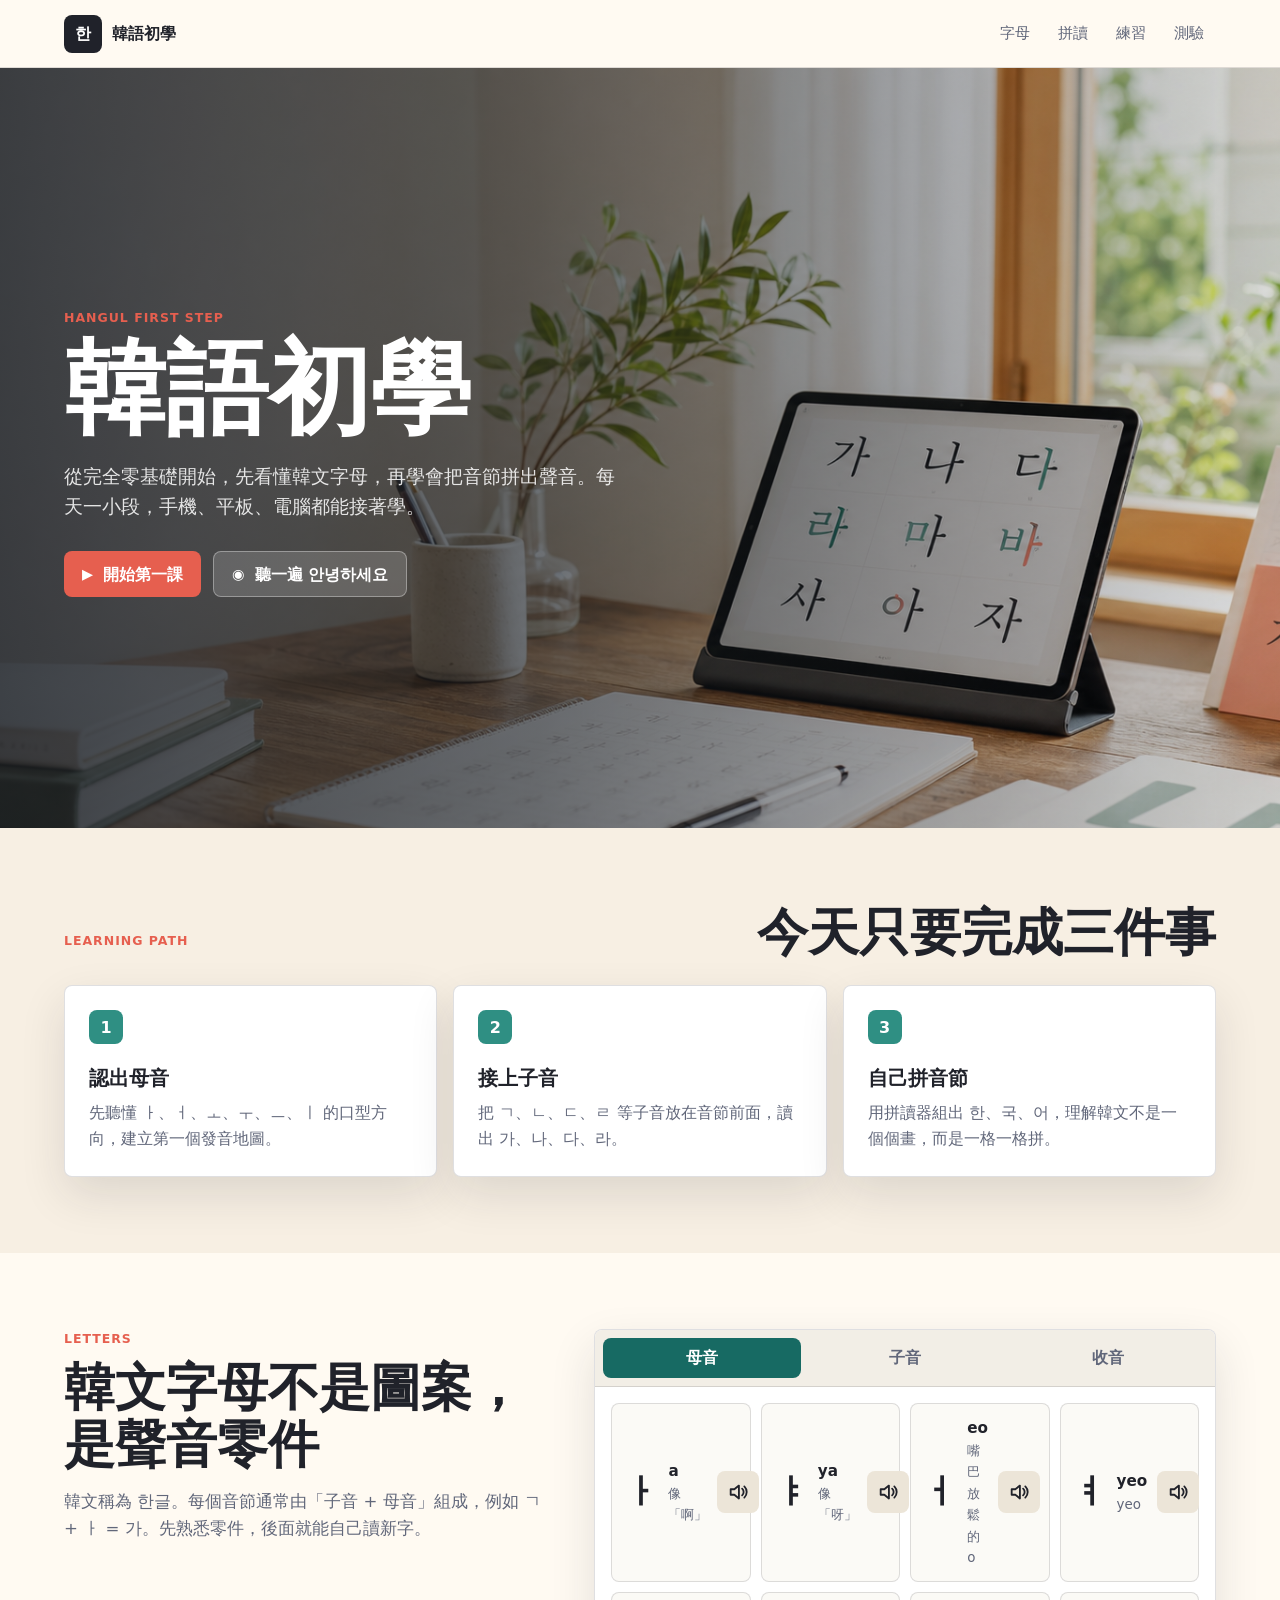
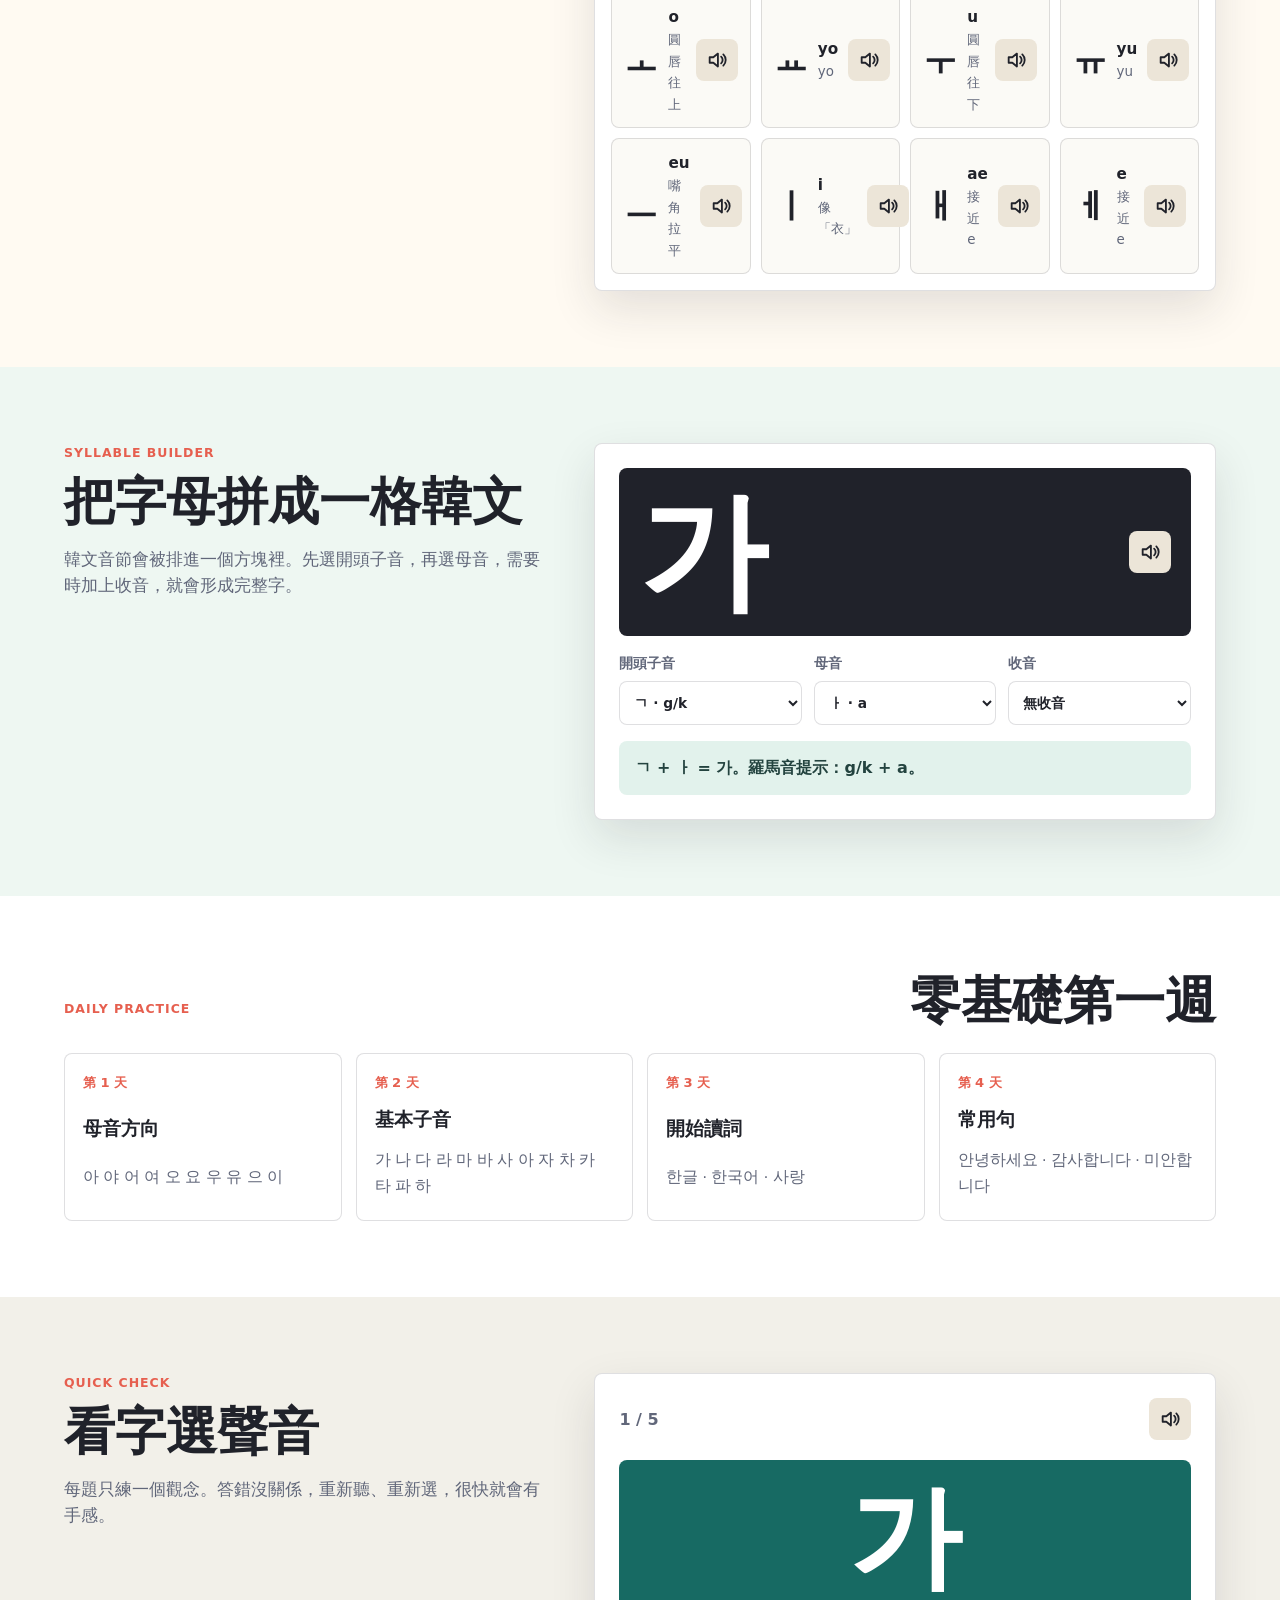
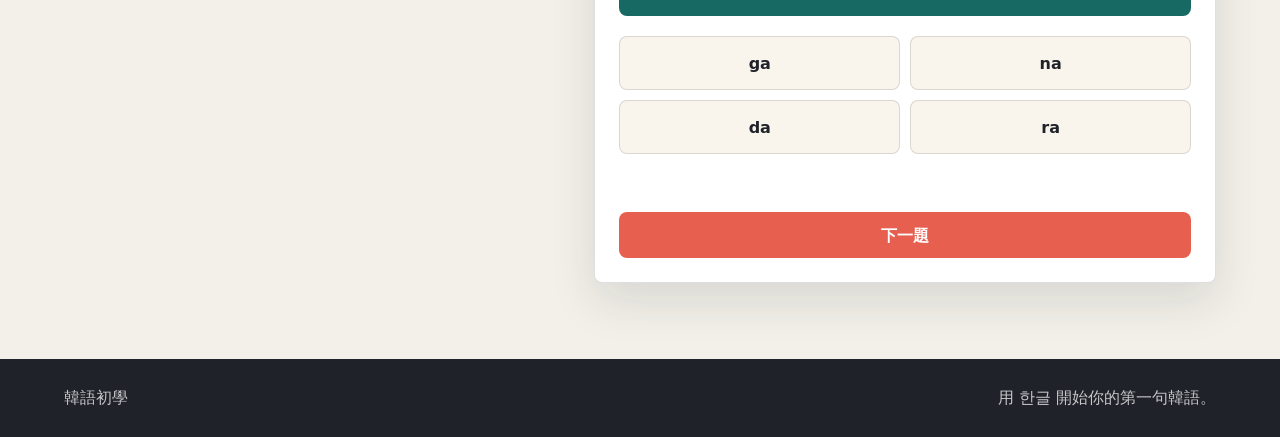
==== learning.html @ 621aaabd "Add files via upload" ====
<!doctype html>
<html lang="zh-Hant">
  <head>
    <meta charset="utf-8" />
    <meta name="viewport" content="width=device-width, initial-scale=1" />
    <meta
      name="description"
      content="零基礎韓語自學網頁：從韓文字母、發音、拼字到小測驗，適合完全沒學過韓語的人。"
    />
    <title>韓語初學 | 從看懂韓文字開始</title>
    <link rel="stylesheet" href="styles.css" />
  </head>
  <body>
    <header class="topbar" aria-label="主要導覽">
      <a class="brand" href="#start">
        <span class="brand-mark">한</span>
        <span>韓語初學</span>
      </a>
      <nav class="nav-links">
        <a href="#letters">字母</a>
        <a href="#builder">拼讀</a>
        <a href="#practice">練習</a>
        <a href="#quiz">測驗</a>
      </nav>
    </header>

    <main>
      <section id="start" class="hero">
        <div class="hero-copy">
          <p class="eyebrow">Hangul First Step</p>
          <h1>韓語初學</h1>
          <p>
            從完全零基礎開始，先看懂韓文字母，再學會把音節拼出聲音。每天一小段，手機、平板、電腦都能接著學。
          </p>
          <div class="hero-actions" aria-label="開始學習">
            <a class="button primary" href="#letters">
              <span class="button-icon" aria-hidden="true">▶</span>
              開始第一課
            </a>
            <button class="button ghost" id="playWelcome" type="button">
              <span class="button-icon" aria-hidden="true">◉</span>
              聽一遍 안녕하세요
            </button>
          </div>
        </div>
      </section>

      <section class="route-section" aria-labelledby="route-title">
        <div class="section-inner">
          <div class="section-heading compact">
            <p class="eyebrow">Learning Path</p>
            <h2 id="route-title">今天只要完成三件事</h2>
          </div>
          <div class="route-grid">
            <article class="route-card">
              <span class="route-number">1</span>
              <h3>認出母音</h3>
              <p>先聽懂 ㅏ、ㅓ、ㅗ、ㅜ、ㅡ、ㅣ 的口型方向，建立第一個發音地圖。</p>
            </article>
            <article class="route-card">
              <span class="route-number">2</span>
              <h3>接上子音</h3>
              <p>把 ㄱ、ㄴ、ㄷ、ㄹ 等子音放在音節前面，讀出 가、나、다、라。</p>
            </article>
            <article class="route-card">
              <span class="route-number">3</span>
              <h3>自己拼音節</h3>
              <p>用拼讀器組出 한、국、어，理解韓文不是一個個畫，而是一格一格拼。</p>
            </article>
          </div>
        </div>
      </section>

      <section id="letters" class="learning-section" aria-labelledby="letters-title">
        <div class="section-inner two-column">
          <div class="section-heading">
            <p class="eyebrow">Letters</p>
            <h2 id="letters-title">韓文字母不是圖案，是聲音零件</h2>
            <p>
              韓文稱為 한글。每個音節通常由「子音 + 母音」組成，例如 ㄱ + ㅏ = 가。先熟悉零件，後面就能自己讀新字。
            </p>
          </div>
          <div class="letter-tools">
            <div class="segmented-control" aria-label="字母分類">
              <button class="segment active" type="button" data-letter-tab="vowels">母音</button>
              <button class="segment" type="button" data-letter-tab="consonants">子音</button>
              <button class="segment" type="button" data-letter-tab="finals">收音</button>
            </div>
            <div class="letter-grid" id="letterGrid" aria-live="polite"></div>
          </div>
        </div>
      </section>

      <section id="builder" class="builder-section" aria-labelledby="builder-title">
        <div class="section-inner builder-layout">
          <div class="section-heading">
            <p class="eyebrow">Syllable Builder</p>
            <h2 id="builder-title">把字母拼成一格韓文</h2>
            <p>
              韓文音節會被排進一個方塊裡。先選開頭子音，再選母音，需要時加上收音，就會形成完整字。
            </p>
          </div>

          <div class="builder-panel" aria-label="韓文音節拼讀器">
            <div class="syllable-display">
              <span id="builtSyllable">가</span>
              <button class="icon-button" id="speakBuilt" type="button" aria-label="播放目前音節">
                <svg viewBox="0 0 24 24" aria-hidden="true">
                  <path d="M4 9v6h4l5 4V5L8 9H4zm12.5-.7a5 5 0 0 1 0 7.4m2.4-9.8a8.5 8.5 0 0 1 0 12.2" />
                </svg>
              </button>
            </div>

            <div class="builder-controls">
              <label>
                <span>開頭子音</span>
                <select id="initialSelect"></select>
              </label>
              <label>
                <span>母音</span>
                <select id="vowelSelect"></select>
              </label>
              <label>
                <span>收音</span>
                <select id="finalSelect"></select>
              </label>
            </div>

            <div class="pronunciation-note" id="builderNote"></div>
          </div>
        </div>
      </section>

      <section id="practice" class="practice-section" aria-labelledby="practice-title">
        <div class="section-inner">
          <div class="section-heading compact">
            <p class="eyebrow">Daily Practice</p>
            <h2 id="practice-title">零基礎第一週</h2>
          </div>
          <div class="practice-list">
            <button class="practice-item" type="button" data-say="아 야 어 여 오 요 우 유 으 이">
              <span>第 1 天</span>
              <strong>母音方向</strong>
              <small>아 야 어 여 오 요 우 유 으 이</small>
            </button>
            <button class="practice-item" type="button" data-say="가 나 다 라 마 바 사 아 자 차 카 타 파 하">
              <span>第 2 天</span>
              <strong>基本子音</strong>
              <small>가 나 다 라 마 바 사 아 자 차 카 타 파 하</small>
            </button>
            <button class="practice-item" type="button" data-say="한 글 한 국 어 사 랑">
              <span>第 3 天</span>
              <strong>開始讀詞</strong>
              <small>한글 · 한국어 · 사랑</small>
            </button>
            <button class="practice-item" type="button" data-say="안녕하세요 감사합니다 미안합니다">
              <span>第 4 天</span>
              <strong>常用句</strong>
              <small>안녕하세요 · 감사합니다 · 미안합니다</small>
            </button>
          </div>
        </div>
      </section>

      <section id="quiz" class="quiz-section" aria-labelledby="quiz-title">
        <div class="section-inner quiz-layout">
          <div class="section-heading">
            <p class="eyebrow">Quick Check</p>
            <h2 id="quiz-title">看字選聲音</h2>
            <p>每題只練一個觀念。答錯沒關係，重新聽、重新選，很快就會有手感。</p>
          </div>
          <div class="quiz-panel">
            <div class="quiz-topline">
              <span id="quizProgress">1 / 5</span>
              <button class="icon-button" id="speakQuiz" type="button" aria-label="播放題目">
                <svg viewBox="0 0 24 24" aria-hidden="true">
                  <path d="M4 9v6h4l5 4V5L8 9H4zm12.5-.7a5 5 0 0 1 0 7.4m2.4-9.8a8.5 8.5 0 0 1 0 12.2" />
                </svg>
              </button>
            </div>
            <div class="quiz-prompt" id="quizPrompt">가</div>
            <div class="quiz-options" id="quizOptions"></div>
            <p class="quiz-feedback" id="quizFeedback" aria-live="polite"></p>
            <button class="button primary full" id="nextQuiz" type="button">下一題</button>
          </div>
        </div>
      </section>
    </main>

    <footer class="footer">
      <span>韓語初學</span>
      <span>用 한글 開始你的第一句韓語。</span>
    </footer>

    <script src="script.js"></script>
  </body>
</html>
---- styles.css ----
:root {
  --ink: #20222a;
  --muted: #61677a;
  --paper: #fffaf2;
  --surface: #ffffff;
  --jade: #2f8f83;
  --jade-dark: #176a63;
  --coral: #e65f4f;
  --gold: #c99834;
  --blue: #315d8f;
  --line: rgba(32, 34, 42, 0.14);
  --shadow: 0 18px 46px rgba(32, 34, 42, 0.12);
}

* {
  box-sizing: border-box;
}

html {
  scroll-behavior: smooth;
}

body {
  margin: 0;
  color: var(--ink);
  background: var(--paper);
  font-family: "Noto Sans TC", "Microsoft JhengHei", "PingFang TC", system-ui, sans-serif;
  line-height: 1.6;
}

button,
select {
  font: inherit;
}

a {
  color: inherit;
  text-decoration: none;
}

.topbar {
  position: sticky;
  top: 0;
  z-index: 10;
  display: flex;
  align-items: center;
  justify-content: space-between;
  min-height: 68px;
  padding: 0 5vw;
  background: rgba(255, 250, 242, 0.9);
  border-bottom: 1px solid var(--line);
  backdrop-filter: blur(16px);
}

.brand {
  display: inline-flex;
  align-items: center;
  gap: 10px;
  font-weight: 800;
}

.brand-mark {
  display: grid;
  place-items: center;
  width: 38px;
  height: 38px;
  color: #fff;
  background: var(--ink);
  border-radius: 8px;
  font-family: "Malgun Gothic", "Noto Sans KR", sans-serif;
}

.nav-links {
  display: flex;
  gap: 4px;
}

.nav-links a {
  padding: 9px 12px;
  border-radius: 8px;
  color: var(--muted);
  font-size: 0.95rem;
}

.nav-links a:hover {
  color: var(--ink);
  background: rgba(47, 143, 131, 0.1);
}

.hero {
  display: grid;
  align-items: center;
  min-height: calc(100vh - 68px);
  padding: 8vh 5vw 15vh;
  color: #fff;
  background:
    linear-gradient(90deg, rgba(20, 25, 31, 0.82) 0%, rgba(20, 25, 31, 0.62) 42%, rgba(20, 25, 31, 0.14) 100%),
    url("assets/hangul-study-hero.png") center / cover no-repeat;
}

.hero-copy {
  width: min(620px, 100%);
}

.eyebrow {
  margin: 0 0 10px;
  color: var(--coral);
  font-size: 0.78rem;
  font-weight: 900;
  letter-spacing: 0.08em;
  text-transform: uppercase;
}

.hero h1 {
  margin: 0;
  font-size: clamp(3rem, 8vw, 6.4rem);
  line-height: 1;
  letter-spacing: 0;
}

.hero p:not(.eyebrow) {
  width: min(560px, 100%);
  margin: 22px 0 0;
  color: rgba(255, 255, 255, 0.86);
  font-size: 1.16rem;
}

.hero-actions {
  display: flex;
  flex-wrap: wrap;
  gap: 12px;
  margin-top: 30px;
}

.button,
.icon-button,
.segment,
.practice-item,
.quiz-options button {
  border: 0;
  cursor: pointer;
}

.button {
  display: inline-flex;
  align-items: center;
  justify-content: center;
  gap: 10px;
  min-height: 46px;
  padding: 0 18px;
  border-radius: 8px;
  font-weight: 800;
}

.button.primary {
  color: #fff;
  background: var(--coral);
}

.button.ghost {
  color: #fff;
  background: rgba(255, 255, 255, 0.16);
  border: 1px solid rgba(255, 255, 255, 0.34);
}

.button.full {
  width: 100%;
}

.button-icon {
  font-size: 0.9rem;
}

.section-inner {
  width: min(1180px, 90vw);
  margin: 0 auto;
}

.route-section,
.learning-section,
.builder-section,
.practice-section,
.quiz-section {
  padding: 76px 0;
}

.route-section {
  margin-top: -72px;
  background: #f7efe3;
}

.learning-section {
  background: #fffaf2;
}

.builder-section {
  background: #eef7f2;
}

.practice-section {
  background: #ffffff;
}

.quiz-section {
  background: #f2f0e9;
}

.section-heading h2 {
  margin: 0;
  font-size: clamp(2rem, 4vw, 3.3rem);
  line-height: 1.12;
  letter-spacing: 0;
}

.section-heading p:not(.eyebrow) {
  max-width: 620px;
  margin: 16px 0 0;
  color: var(--muted);
  font-size: 1.04rem;
}

.section-heading.compact {
  display: flex;
  align-items: end;
  justify-content: space-between;
  gap: 24px;
  margin-bottom: 24px;
}

.two-column,
.builder-layout,
.quiz-layout {
  display: grid;
  grid-template-columns: minmax(280px, 0.88fr) minmax(320px, 1.12fr);
  gap: 42px;
  align-items: start;
}

.route-grid {
  display: grid;
  grid-template-columns: repeat(3, 1fr);
  gap: 16px;
}

.route-card,
.letter-tools,
.builder-panel,
.quiz-panel {
  background: var(--surface);
  border: 1px solid var(--line);
  border-radius: 8px;
  box-shadow: var(--shadow);
}

.route-card {
  padding: 24px;
}

.route-number {
  display: grid;
  place-items: center;
  width: 34px;
  height: 34px;
  color: #fff;
  background: var(--jade);
  border-radius: 8px;
  font-weight: 900;
}

.route-card h3 {
  margin: 18px 0 6px;
  font-size: 1.25rem;
}

.route-card p {
  margin: 0;
  color: var(--muted);
}

.letter-tools {
  overflow: hidden;
}

.segmented-control {
  display: grid;
  grid-template-columns: repeat(3, 1fr);
  padding: 8px;
  gap: 6px;
  background: #f2eee6;
  border-bottom: 1px solid var(--line);
}

.segment {
  min-height: 40px;
  color: var(--muted);
  background: transparent;
  border-radius: 8px;
  font-weight: 800;
}

.segment.active {
  color: #fff;
  background: var(--jade-dark);
}

.letter-grid {
  display: grid;
  grid-template-columns: repeat(auto-fit, minmax(132px, 1fr));
  gap: 10px;
  padding: 16px;
}

.letter-card {
  display: grid;
  grid-template-columns: auto 1fr auto;
  gap: 10px;
  align-items: center;
  min-height: 88px;
  padding: 12px;
  background: #fbfaf6;
  border: 1px solid var(--line);
  border-radius: 8px;
}

.letter-symbol {
  font-family: "Malgun Gothic", "Noto Sans KR", sans-serif;
  font-size: 2.1rem;
  font-weight: 800;
  line-height: 1;
}

.letter-meta strong,
.letter-meta span {
  display: block;
}

.letter-meta strong {
  font-size: 0.95rem;
}

.letter-meta span {
  color: var(--muted);
  font-size: 0.84rem;
}

.icon-button {
  display: inline-grid;
  place-items: center;
  flex: 0 0 auto;
  width: 42px;
  height: 42px;
  color: var(--ink);
  background: #ece5d8;
  border-radius: 8px;
}

.icon-button:hover {
  color: #fff;
  background: var(--blue);
}

.icon-button svg {
  width: 22px;
  height: 22px;
  fill: none;
  stroke: currentColor;
  stroke-width: 2;
  stroke-linecap: round;
  stroke-linejoin: round;
}

.builder-panel {
  padding: 24px;
}

.syllable-display {
  display: flex;
  align-items: center;
  justify-content: space-between;
  gap: 20px;
  min-height: 150px;
  padding: 20px;
  color: #fff;
  background: var(--ink);
  border-radius: 8px;
}

.syllable-display span {
  font-family: "Malgun Gothic", "Noto Sans KR", sans-serif;
  font-size: clamp(5rem, 16vw, 8rem);
  font-weight: 900;
  line-height: 1;
}

.builder-controls {
  display: grid;
  grid-template-columns: repeat(3, 1fr);
  gap: 12px;
  margin-top: 16px;
}

.builder-controls label {
  display: grid;
  gap: 7px;
  color: var(--muted);
  font-size: 0.86rem;
  font-weight: 800;
}

.builder-controls select {
  width: 100%;
  min-height: 44px;
  padding: 0 10px;
  color: var(--ink);
  background: #fff;
  border: 1px solid var(--line);
  border-radius: 8px;
}

.pronunciation-note {
  margin-top: 16px;
  padding: 14px 16px;
  color: #23433f;
  background: #e2f2ec;
  border-radius: 8px;
  font-weight: 700;
}

.practice-list {
  display: grid;
  grid-template-columns: repeat(4, 1fr);
  gap: 14px;
}

.practice-item {
  display: grid;
  gap: 8px;
  min-height: 168px;
  padding: 18px;
  text-align: left;
  color: var(--ink);
  background: #fff;
  border: 1px solid var(--line);
  border-radius: 8px;
}

.practice-item:hover {
  border-color: rgba(230, 95, 79, 0.52);
  box-shadow: 0 12px 26px rgba(230, 95, 79, 0.12);
  transform: translateY(-1px);
}

.practice-item span {
  color: var(--coral);
  font-size: 0.82rem;
  font-weight: 900;
}

.practice-item strong {
  font-size: 1.16rem;
}

.practice-item small {
  color: var(--muted);
  font-family: "Malgun Gothic", "Noto Sans KR", sans-serif;
  font-size: 1rem;
}

.quiz-panel {
  padding: 24px;
}

.quiz-topline {
  display: flex;
  align-items: center;
  justify-content: space-between;
  color: var(--muted);
  font-weight: 900;
}

.quiz-prompt {
  margin: 20px 0;
  padding: 22px;
  text-align: center;
  color: #fff;
  background: var(--jade-dark);
  border-radius: 8px;
  font-family: "Malgun Gothic", "Noto Sans KR", sans-serif;
  font-size: clamp(4rem, 12vw, 7rem);
  font-weight: 900;
  line-height: 1;
}

.quiz-options {
  display: grid;
  grid-template-columns: repeat(2, 1fr);
  gap: 10px;
}

.quiz-options button {
  min-height: 54px;
  color: var(--ink);
  background: #f9f5ec;
  border: 1px solid var(--line);
  border-radius: 8px;
  font-weight: 900;
}

.quiz-options button.correct {
  color: #fff;
  background: var(--jade);
}

.quiz-options button.wrong {
  color: #fff;
  background: var(--coral);
}

.quiz-feedback {
  min-height: 30px;
  margin: 14px 0;
  color: var(--muted);
  font-weight: 800;
}

.footer {
  display: flex;
  justify-content: space-between;
  gap: 16px;
  padding: 26px 5vw;
  color: rgba(255, 255, 255, 0.74);
  background: var(--ink);
}

@media (max-width: 900px) {
  .topbar {
    align-items: start;
    flex-direction: column;
    gap: 10px;
    padding-top: 12px;
    padding-bottom: 12px;
  }

  .nav-links {
    width: 100%;
    overflow-x: auto;
  }

  .hero {
    min-height: 760px;
    padding-top: 12vh;
    background-position: 62% center;
  }

  .two-column,
  .builder-layout,
  .quiz-layout,
  .route-grid,
  .practice-list {
    grid-template-columns: 1fr;
  }

  .section-heading.compact {
    display: block;
  }

  .builder-controls {
    grid-template-columns: 1fr;
  }
}

@media (max-width: 560px) {
  .hero {
    min-height: 680px;
  }

  .hero-actions,
  .button {
    width: 100%;
  }

  .letter-grid,
  .quiz-options {
    grid-template-columns: 1fr;
  }

  .footer {
    flex-direction: column;
  }
}
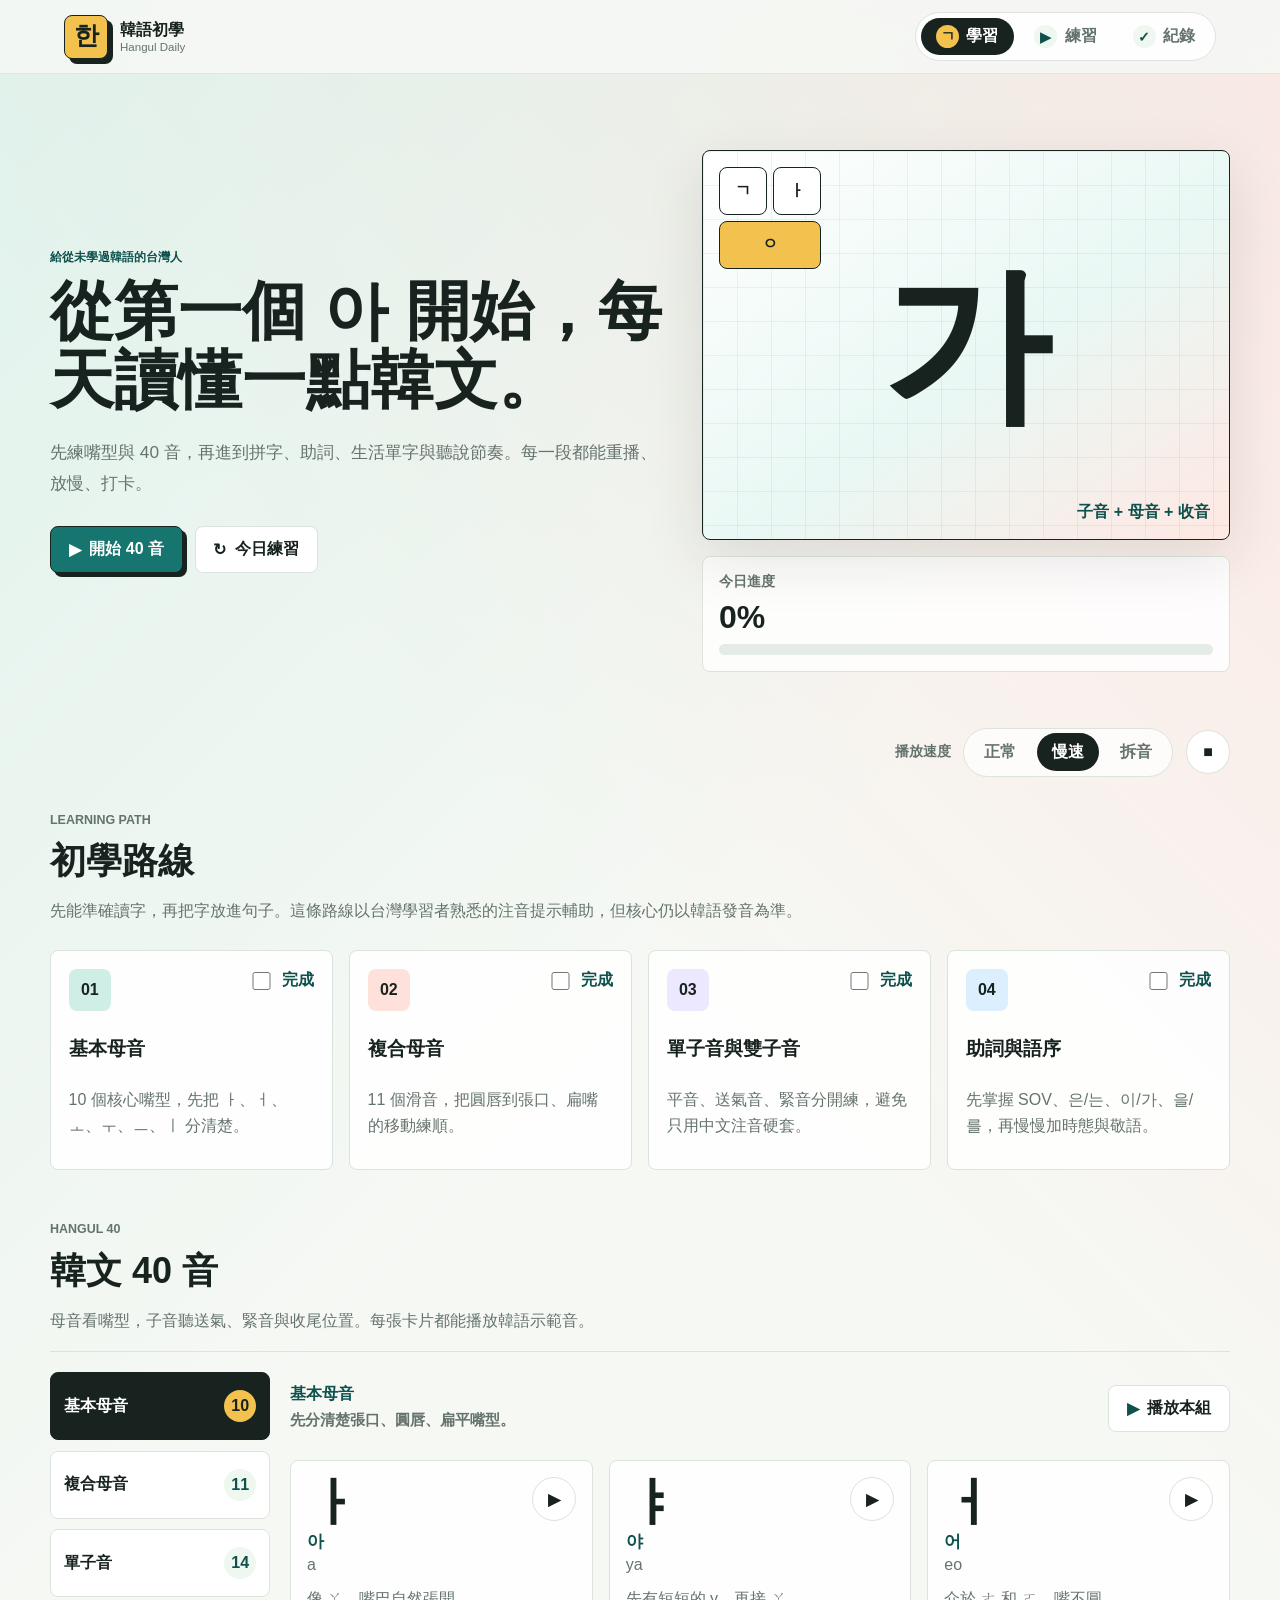
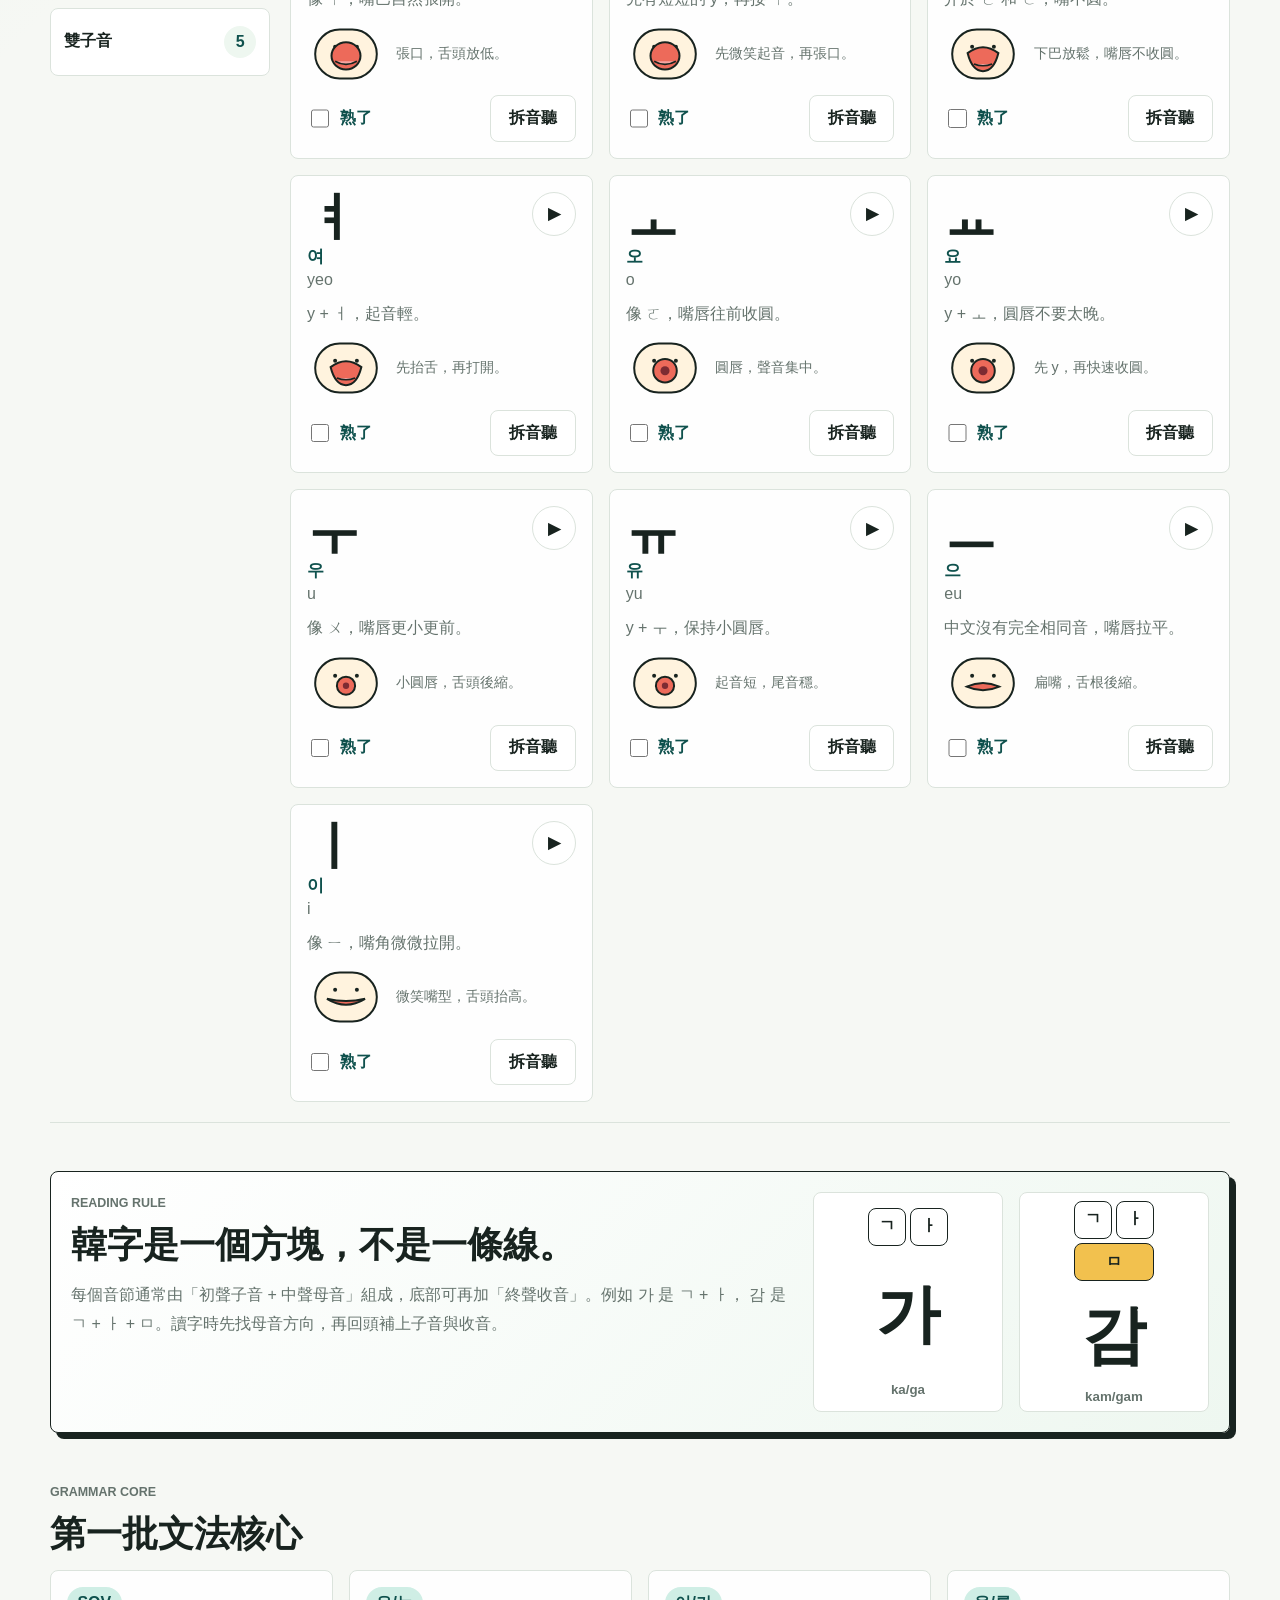
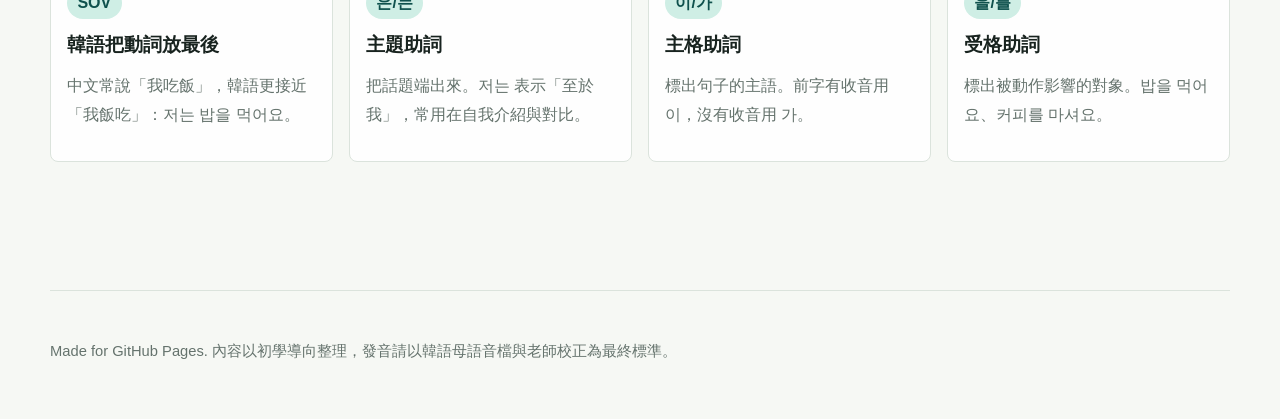
==== commit 62bb4610: "Update and rename index.html to learning.html" ====
--- a/learning.html
+++ b/learning.html
@@ -5,191 +5,335 @@
     <meta name="viewport" content="width=device-width, initial-scale=1" />
     <meta
       name="description"
-      content="零基礎韓語自學網頁：從韓文字母、發音、拼字到小測驗，適合完全沒學過韓語的人。"
+      content="從零開始的韓語自學網站，為Tiffany設計，包含韓文 40 音、拼字、發音、練習與學習紀錄。"
     />
-    <title>韓語初學 | 從看懂韓文字開始</title>
+    <title>韓語初學 | 從 40 音開始的自學網站</title>
     <link rel="stylesheet" href="styles.css" />
   </head>
   <body>
-    <header class="topbar" aria-label="主要導覽">
-      <a class="brand" href="#start">
-        <span class="brand-mark">한</span>
-        <span>韓語初學</span>
+    <header class="site-header">
+      <a class="brand" href="#learning" aria-label="回到學習頁">
+        <span class="brand-mark" aria-hidden="true">한</span>
+        <span>
+          <strong>韓語初學</strong>
+          <small>Hangul Daily</small>
+        </span>
       </a>
-      <nav class="nav-links">
-        <a href="#letters">字母</a>
-        <a href="#builder">拼讀</a>
-        <a href="#practice">練習</a>
-        <a href="#quiz">測驗</a>
+
+      <nav class="tab-nav" aria-label="主分頁">
+        <button class="tab-button is-active" type="button" data-tab="learning" aria-controls="learning">
+          <span aria-hidden="true">ㄱ</span>
+          學習
+        </button>
+        <button class="tab-button" type="button" data-tab="practice" aria-controls="practice">
+          <span aria-hidden="true">▶</span>
+          練習
+        </button>
+        <button class="tab-button" type="button" data-tab="record" aria-controls="record">
+          <span aria-hidden="true">✓</span>
+          紀錄
+        </button>
       </nav>
     </header>
 
     <main>
-      <section id="start" class="hero">
+      <section class="hero-band" aria-labelledby="hero-title">
         <div class="hero-copy">
-          <p class="eyebrow">Hangul First Step</p>
-          <h1>韓語初學</h1>
-          <p>
-            從完全零基礎開始，先看懂韓文字母，再學會把音節拼出聲音。每天一小段，手機、平板、電腦都能接著學。
+          <p class="eyebrow">給從未學過韓語的台灣人</p>
+          <h1 id="hero-title">從第一個 아 開始，每天讀懂一點韓文。</h1>
+          <p class="hero-text">
+            先練嘴型與 40 音，再進到拼字、助詞、生活單字與聽說節奏。每一段都能重播、放慢、打卡。
           </p>
-          <div class="hero-actions" aria-label="開始學習">
-            <a class="button primary" href="#letters">
-              <span class="button-icon" aria-hidden="true">▶</span>
-              開始第一課
-            </a>
-            <button class="button ghost" id="playWelcome" type="button">
-              <span class="button-icon" aria-hidden="true">◉</span>
-              聽一遍 안녕하세요
+
+          <div class="hero-actions" aria-label="常用動作">
+            <button class="primary-action" type="button" data-jump="soundLab">
+              <span aria-hidden="true">▶</span>
+              開始 40 音
             </button>
-          </div>
-        </div>
-      </section>
-
-      <section class="route-section" aria-labelledby="route-title">
-        <div class="section-inner">
+            <button class="quiet-action" type="button" data-tab-target="practice">
+              <span aria-hidden="true">↻</span>
+              今日練習
+            </button>
+          </div>
+        </div>
+
+        <div class="hero-visual" aria-label="韓文方塊字示意">
+          <div class="syllable-stage">
+            <div class="block-grid" aria-hidden="true">
+              <span>ㄱ</span>
+              <span>ㅏ</span>
+              <span>ㅇ</span>
+            </div>
+            <strong id="heroSyllable">강</strong>
+            <p>子音 + 母音 + 收音</p>
+          </div>
+          <div class="daily-panel">
+            <span>今日進度</span>
+            <strong id="heroProgress">0%</strong>
+            <div class="progress-track" aria-hidden="true">
+              <span id="heroProgressBar"></span>
+            </div>
+          </div>
+        </div>
+      </section>
+
+      <section class="control-strip" aria-label="播放速度">
+        <span>播放速度</span>
+        <div class="speed-control" role="group" aria-label="韓語發音播放速度">
+          <button class="speed-button" type="button" data-rate="1">正常</button>
+          <button class="speed-button is-active" type="button" data-rate="0.72">慢速</button>
+          <button class="speed-button" type="button" data-rate="0.52">拆音</button>
+        </div>
+        <button class="icon-button" type="button" id="stopSpeech" title="停止播放" aria-label="停止播放">
+          ■
+        </button>
+      </section>
+
+      <section class="tab-panel is-active" id="learning" tabindex="0" aria-labelledby="learning-title">
+        <div class="section-heading">
+          <p class="eyebrow">Learning Path</p>
+          <h2 id="learning-title">初學路線</h2>
+          <p>先能準確讀字，再把字放進句子。這條路線以台灣學習者熟悉的注音提示輔助，但核心仍以韓語發音為準。</p>
+        </div>
+
+        <div class="path-grid" id="lessonPath"></div>
+
+        <section class="sound-lab" id="soundLab" aria-labelledby="sound-title">
           <div class="section-heading compact">
-            <p class="eyebrow">Learning Path</p>
-            <h2 id="route-title">今天只要完成三件事</h2>
-          </div>
-          <div class="route-grid">
-            <article class="route-card">
-              <span class="route-number">1</span>
-              <h3>認出母音</h3>
-              <p>先聽懂 ㅏ、ㅓ、ㅗ、ㅜ、ㅡ、ㅣ 的口型方向，建立第一個發音地圖。</p>
+            <p class="eyebrow">Hangul 40</p>
+            <h2 id="sound-title">韓文 40 音</h2>
+            <p>母音看嘴型，子音聽送氣、緊音與收尾位置。每張卡片都能播放韓語示範音。</p>
+          </div>
+
+          <div class="sound-layout">
+            <aside class="group-rail" aria-label="40 音分類">
+              <button class="group-button is-active" type="button" data-group="basicVowels">
+                <strong>基本母音</strong>
+                <span>10</span>
+              </button>
+              <button class="group-button" type="button" data-group="compoundVowels">
+                <strong>複合母音</strong>
+                <span>11</span>
+              </button>
+              <button class="group-button" type="button" data-group="singleConsonants">
+                <strong>單子音</strong>
+                <span>14</span>
+              </button>
+              <button class="group-button" type="button" data-group="doubleConsonants">
+                <strong>雙子音</strong>
+                <span>5</span>
+              </button>
+            </aside>
+
+            <div class="sound-board">
+              <div class="sound-toolbar">
+                <div>
+                  <span id="groupLabel">基本母音</span>
+                  <strong id="groupSummary">先分清楚張口、圓唇、扁平嘴型。</strong>
+                </div>
+                <button class="icon-text-button" type="button" id="playGroup">
+                  <span aria-hidden="true">▶</span>
+                  播放本組
+                </button>
+              </div>
+              <div class="sound-grid" id="soundGrid"></div>
+            </div>
+          </div>
+        </section>
+
+        <section class="rule-band" aria-labelledby="rules-title">
+          <div class="rule-copy">
+            <p class="eyebrow">Reading Rule</p>
+            <h2 id="rules-title">韓字是一個方塊，不是一條線。</h2>
+            <p>
+              每個音節通常由「初聲子音 + 中聲母音」組成，底部可再加「終聲收音」。例如 가 是 ㄱ + ㅏ，
+              감 是 ㄱ + ㅏ + ㅁ。讀字時先找母音方向，再回頭補上子音與收音。
+            </p>
+          </div>
+
+          <div class="stack-demo" aria-label="韓字堆疊示意">
+            <div>
+              <span>ㄱ</span>
+              <span>ㅏ</span>
+            </div>
+            <strong>가</strong>
+            <small>ka/ga</small>
+          </div>
+          <div class="stack-demo three" aria-label="含收音的韓字堆疊示意">
+            <div>
+              <span>ㄱ</span>
+              <span>ㅏ</span>
+              <span>ㅁ</span>
+            </div>
+            <strong>감</strong>
+            <small>kam/gam</small>
+          </div>
+        </section>
+
+        <section class="grammar-band" aria-labelledby="grammar-title">
+          <div class="section-heading compact">
+            <p class="eyebrow">Grammar Core</p>
+            <h2 id="grammar-title">第一批文法核心</h2>
+          </div>
+          <div class="grammar-grid">
+            <article>
+              <span>SOV</span>
+              <h3>韓語把動詞放最後</h3>
+              <p>中文常說「我吃飯」，韓語更接近「我飯吃」：저는 밥을 먹어요。</p>
             </article>
-            <article class="route-card">
-              <span class="route-number">2</span>
-              <h3>接上子音</h3>
-              <p>把 ㄱ、ㄴ、ㄷ、ㄹ 等子音放在音節前面，讀出 가、나、다、라。</p>
+            <article>
+              <span>은/는</span>
+              <h3>主題助詞</h3>
+              <p>把話題端出來。저는 表示「至於我」，常用在自我介紹與對比。</p>
             </article>
-            <article class="route-card">
-              <span class="route-number">3</span>
-              <h3>自己拼音節</h3>
-              <p>用拼讀器組出 한、국、어，理解韓文不是一個個畫，而是一格一格拼。</p>
+            <article>
+              <span>이/가</span>
+              <h3>主格助詞</h3>
+              <p>標出句子的主語。前字有收音用 이，沒有收音用 가。</p>
             </article>
-          </div>
-        </div>
-      </section>
-
-      <section id="letters" class="learning-section" aria-labelledby="letters-title">
-        <div class="section-inner two-column">
-          <div class="section-heading">
-            <p class="eyebrow">Letters</p>
-            <h2 id="letters-title">韓文字母不是圖案，是聲音零件</h2>
-            <p>
-              韓文稱為 한글。每個音節通常由「子音 + 母音」組成，例如 ㄱ + ㅏ = 가。先熟悉零件，後面就能自己讀新字。
-            </p>
-          </div>
-          <div class="letter-tools">
-            <div class="segmented-control" aria-label="字母分類">
-              <button class="segment active" type="button" data-letter-tab="vowels">母音</button>
-              <button class="segment" type="button" data-letter-tab="consonants">子音</button>
-              <button class="segment" type="button" data-letter-tab="finals">收音</button>
-            </div>
-            <div class="letter-grid" id="letterGrid" aria-live="polite"></div>
-          </div>
-        </div>
-      </section>
-
-      <section id="builder" class="builder-section" aria-labelledby="builder-title">
-        <div class="section-inner builder-layout">
-          <div class="section-heading">
-            <p class="eyebrow">Syllable Builder</p>
-            <h2 id="builder-title">把字母拼成一格韓文</h2>
-            <p>
-              韓文音節會被排進一個方塊裡。先選開頭子音，再選母音，需要時加上收音，就會形成完整字。
-            </p>
-          </div>
-
-          <div class="builder-panel" aria-label="韓文音節拼讀器">
-            <div class="syllable-display">
-              <span id="builtSyllable">가</span>
-              <button class="icon-button" id="speakBuilt" type="button" aria-label="播放目前音節">
-                <svg viewBox="0 0 24 24" aria-hidden="true">
-                  <path d="M4 9v6h4l5 4V5L8 9H4zm12.5-.7a5 5 0 0 1 0 7.4m2.4-9.8a8.5 8.5 0 0 1 0 12.2" />
-                </svg>
-              </button>
-            </div>
-
+            <article>
+              <span>을/를</span>
+              <h3>受格助詞</h3>
+              <p>標出被動作影響的對象。밥을 먹어요、커피를 마셔요。</p>
+            </article>
+          </div>
+        </section>
+      </section>
+
+      <section class="tab-panel" id="practice" tabindex="0" aria-labelledby="practice-title">
+        <div class="section-heading">
+          <p class="eyebrow">Practice Room</p>
+          <h2 id="practice-title">練習</h2>
+          <p>用聽辨、拼字和生活主題把 40 音變成可以使用的韓語。</p>
+        </div>
+
+        <div class="practice-grid">
+          <section class="quiz-panel" aria-labelledby="quiz-title">
+            <div class="panel-heading">
+              <p class="eyebrow">Listening</p>
+              <h3 id="quiz-title">聽辨小測</h3>
+            </div>
+            <div class="quiz-card">
+              <button class="round-play" type="button" id="playQuiz" aria-label="播放題目">▶</button>
+              <div>
+                <span class="quiz-chip" id="quizLevel">40 音</span>
+                <strong id="quizPrompt">聽音後選出正確的韓文字</strong>
+                <p id="quizHint">慢速播放會保留韓語節奏，但讓起音更清楚。</p>
+              </div>
+            </div>
+            <div class="answer-grid" id="answerGrid"></div>
+            <p class="result-line" id="quizResult" aria-live="polite"></p>
+            <button class="primary-action full" type="button" id="nextQuiz">
+              <span aria-hidden="true">↻</span>
+              下一題
+            </button>
+          </section>
+
+          <section class="builder-panel" aria-labelledby="builder-title">
+            <div class="panel-heading">
+              <p class="eyebrow">Syllable Builder</p>
+              <h3 id="builder-title">拼字實驗</h3>
+            </div>
+            <div class="builder-stage">
+              <strong id="builtSyllable">가</strong>
+              <button class="icon-button large" type="button" id="playBuilt" title="播放拼出的字" aria-label="播放拼出的字">
+                ▶
+              </button>
+            </div>
             <div class="builder-controls">
               <label>
-                <span>開頭子音</span>
+                初聲
                 <select id="initialSelect"></select>
               </label>
               <label>
-                <span>母音</span>
+                中聲
                 <select id="vowelSelect"></select>
               </label>
               <label>
-                <span>收音</span>
+                收音
                 <select id="finalSelect"></select>
               </label>
             </div>
-
-            <div class="pronunciation-note" id="builderNote"></div>
-          </div>
-        </div>
-      </section>
-
-      <section id="practice" class="practice-section" aria-labelledby="practice-title">
-        <div class="section-inner">
+            <p class="builder-note" id="builderNote">ㄱ + ㅏ = 가</p>
+          </section>
+        </div>
+
+        <section class="theme-practice" aria-labelledby="theme-title">
           <div class="section-heading compact">
-            <p class="eyebrow">Daily Practice</p>
-            <h2 id="practice-title">零基礎第一週</h2>
-          </div>
-          <div class="practice-list">
-            <button class="practice-item" type="button" data-say="아 야 어 여 오 요 우 유 으 이">
-              <span>第 1 天</span>
-              <strong>母音方向</strong>
-              <small>아 야 어 여 오 요 우 유 으 이</small>
+            <p class="eyebrow">Daily Words</p>
+            <h2 id="theme-title">生活主題單字</h2>
+          </div>
+          <div class="theme-tabs" id="themeTabs" role="group" aria-label="生活主題"></div>
+          <div class="word-grid" id="wordGrid"></div>
+        </section>
+      </section>
+
+      <section class="tab-panel" id="record" tabindex="0" aria-labelledby="record-title">
+        <div class="section-heading">
+          <p class="eyebrow">Record</p>
+          <h2 id="record-title">紀錄</h2>
+          <p>資料會存在這台裝置的瀏覽器裡，適合個人自學與 GitHub Pages 靜態網站。</p>
+        </div>
+
+        <div class="record-grid">
+          <section class="stat-panel" aria-label="學習統計">
+            <div class="stat">
+              <span>今日分鐘</span>
+              <strong id="todayMinutes">0</strong>
+            </div>
+            <div class="stat">
+              <span>熟悉音標</span>
+              <strong id="knownSounds">0/40</strong>
+            </div>
+            <div class="stat">
+              <span>連續打卡</span>
+              <strong id="streakDays">0</strong>
+            </div>
+          </section>
+
+          <section class="checkin-panel" aria-labelledby="checkin-title">
+            <div class="panel-heading">
+              <p class="eyebrow">Daily Check-in</p>
+              <h3 id="checkin-title">今日打卡</h3>
+            </div>
+            <div class="checklist" id="dailyChecklist"></div>
+            <button class="primary-action full" type="button" id="checkInButton">
+              <span aria-hidden="true">✓</span>
+              完成今日學習
             </button>
-            <button class="practice-item" type="button" data-say="가 나 다 라 마 바 사 아 자 차 카 타 파 하">
-              <span>第 2 天</span>
-              <strong>基本子音</strong>
-              <small>가 나 다 라 마 바 사 아 자 차 카 타 파 하</small>
-            </button>
-            <button class="practice-item" type="button" data-say="한 글 한 국 어 사 랑">
-              <span>第 3 天</span>
-              <strong>開始讀詞</strong>
-              <small>한글 · 한국어 · 사랑</small>
-            </button>
-            <button class="practice-item" type="button" data-say="안녕하세요 감사합니다 미안합니다">
-              <span>第 4 天</span>
-              <strong>常用句</strong>
-              <small>안녕하세요 · 감사합니다 · 미안합니다</small>
-            </button>
-          </div>
-        </div>
-      </section>
-
-      <section id="quiz" class="quiz-section" aria-labelledby="quiz-title">
-        <div class="section-inner quiz-layout">
-          <div class="section-heading">
-            <p class="eyebrow">Quick Check</p>
-            <h2 id="quiz-title">看字選聲音</h2>
-            <p>每題只練一個觀念。答錯沒關係，重新聽、重新選，很快就會有手感。</p>
-          </div>
-          <div class="quiz-panel">
-            <div class="quiz-topline">
-              <span id="quizProgress">1 / 5</span>
-              <button class="icon-button" id="speakQuiz" type="button" aria-label="播放題目">
-                <svg viewBox="0 0 24 24" aria-hidden="true">
-                  <path d="M4 9v6h4l5 4V5L8 9H4zm12.5-.7a5 5 0 0 1 0 7.4m2.4-9.8a8.5 8.5 0 0 1 0 12.2" />
-                </svg>
-              </button>
-            </div>
-            <div class="quiz-prompt" id="quizPrompt">가</div>
-            <div class="quiz-options" id="quizOptions"></div>
-            <p class="quiz-feedback" id="quizFeedback" aria-live="polite"></p>
-            <button class="button primary full" id="nextQuiz" type="button">下一題</button>
-          </div>
-        </div>
+          </section>
+
+          <section class="notes-panel" aria-labelledby="notes-title">
+            <div class="panel-heading">
+              <p class="eyebrow">Notes</p>
+              <h3 id="notes-title">我的筆記</h3>
+            </div>
+            <textarea id="studyNotes" rows="8" placeholder="例：ㅓ 和 ㅗ 要分清楚；밥을 먹어요 的動詞在最後。"></textarea>
+            <div class="note-actions">
+              <button class="quiet-action" type="button" id="exportProgress">
+                <span aria-hidden="true">↓</span>
+                匯出紀錄
+              </button>
+              <button class="danger-action" type="button" id="resetProgress">
+                <span aria-hidden="true">×</span>
+                清除紀錄
+              </button>
+            </div>
+          </section>
+        </div>
+
+        <section class="week-panel" aria-labelledby="week-title">
+          <div class="panel-heading">
+            <p class="eyebrow">This Week</p>
+            <h3 id="week-title">七日學習溫度</h3>
+          </div>
+          <div class="week-bars" id="weekBars"></div>
+        </section>
       </section>
     </main>
 
-    <footer class="footer">
-      <span>韓語初學</span>
-      <span>用 한글 開始你的第一句韓語。</span>
+    <footer class="site-footer">
+      <p>Made for GitHub Pages. 內容以初學導向整理，發音請以韓語母語音檔與老師校正為最終標準。</p>
     </footer>
 
     <script src="script.js"></script>
--- a/styles.css
+++ b/styles.css
@@ -1,15 +1,22 @@
 :root {
-  --ink: #20222a;
-  --muted: #61677a;
-  --paper: #fffaf2;
+  color-scheme: light;
+  --ink: #18231f;
+  --muted: #65736d;
+  --line: #dbe3dc;
+  --paper: #f6f8f4;
   --surface: #ffffff;
-  --jade: #2f8f83;
-  --jade-dark: #176a63;
-  --coral: #e65f4f;
-  --gold: #c99834;
-  --blue: #315d8f;
-  --line: rgba(32, 34, 42, 0.14);
-  --shadow: 0 18px 46px rgba(32, 34, 42, 0.12);
+  --surface-strong: #eef7f0;
+  --teal: #16766f;
+  --teal-dark: #0f514d;
+  --coral: #ed6a5a;
+  --coral-soft: #ffe1dc;
+  --gold: #f2c14e;
+  --mint: #cfeee5;
+  --lilac: #7d6bff;
+  --lilac-soft: #ece8ff;
+  --sky: #dcefff;
+  --shadow: 0 20px 60px rgba(24, 35, 31, 0.11);
+  --radius: 8px;
 }
 
 * {
@@ -22,569 +29,1207 @@
 
 body {
   margin: 0;
+  min-width: 320px;
   color: var(--ink);
-  background: var(--paper);
-  font-family: "Noto Sans TC", "Microsoft JhengHei", "PingFang TC", system-ui, sans-serif;
-  line-height: 1.6;
+  background:
+    linear-gradient(135deg, rgba(207, 238, 229, 0.58), rgba(255, 255, 255, 0) 34%),
+    linear-gradient(225deg, rgba(255, 225, 220, 0.72), rgba(255, 255, 255, 0) 32%),
+    var(--paper);
+  font-family:
+    "Noto Sans TC",
+    "Microsoft JhengHei",
+    "PingFang TC",
+    "Segoe UI",
+    sans-serif;
+  letter-spacing: 0;
 }
 
 button,
-select {
+select,
+textarea {
   font: inherit;
-}
-
-a {
-  color: inherit;
-  text-decoration: none;
-}
-
-.topbar {
+  letter-spacing: 0;
+}
+
+button {
+  cursor: pointer;
+}
+
+button:focus-visible,
+select:focus-visible,
+textarea:focus-visible,
+a:focus-visible {
+  outline: 3px solid rgba(22, 118, 111, 0.35);
+  outline-offset: 3px;
+}
+
+.site-header {
   position: sticky;
   top: 0;
-  z-index: 10;
+  z-index: 30;
   display: flex;
   align-items: center;
   justify-content: space-between;
-  min-height: 68px;
-  padding: 0 5vw;
-  background: rgba(255, 250, 242, 0.9);
-  border-bottom: 1px solid var(--line);
-  backdrop-filter: blur(16px);
+  gap: 1rem;
+  padding: 0.75rem 5vw;
+  border-bottom: 1px solid rgba(219, 227, 220, 0.82);
+  background: rgba(246, 248, 244, 0.9);
+  backdrop-filter: blur(18px);
 }
 
 .brand {
   display: inline-flex;
   align-items: center;
-  gap: 10px;
+  gap: 0.75rem;
+  color: var(--ink);
+  text-decoration: none;
+  white-space: nowrap;
+}
+
+.brand-mark {
+  display: grid;
+  width: 2.75rem;
+  height: 2.75rem;
+  place-items: center;
+  border: 1px solid var(--ink);
+  border-radius: var(--radius);
+  background: var(--gold);
+  box-shadow: 5px 5px 0 var(--ink);
+  font-size: 1.55rem;
+  font-weight: 900;
+  line-height: 1;
+}
+
+.brand strong,
+.brand small {
+  display: block;
+}
+
+.brand strong {
+  font-size: 1rem;
+}
+
+.brand small {
+  color: var(--muted);
+  font-size: 0.72rem;
+}
+
+.tab-nav,
+.speed-control,
+.theme-tabs {
+  display: inline-flex;
+  align-items: center;
+  gap: 0.35rem;
+  padding: 0.3rem;
+  border: 1px solid var(--line);
+  border-radius: 999px;
+  background: rgba(255, 255, 255, 0.78);
+}
+
+.tab-button,
+.speed-button,
+.theme-tabs button {
+  display: inline-flex;
+  align-items: center;
+  justify-content: center;
+  gap: 0.45rem;
+  min-height: 2.35rem;
+  padding: 0 0.95rem;
+  border: 0;
+  border-radius: 999px;
+  color: var(--muted);
+  background: transparent;
   font-weight: 800;
 }
 
-.brand-mark {
-  display: grid;
+.tab-button span {
+  display: grid;
+  width: 1.45rem;
+  height: 1.45rem;
   place-items: center;
-  width: 38px;
-  height: 38px;
-  color: #fff;
+  border-radius: 50%;
+  background: var(--surface-strong);
+  color: var(--teal-dark);
+  font-size: 0.85rem;
+}
+
+.tab-button.is-active,
+.speed-button.is-active,
+.theme-tabs button.is-active {
+  color: var(--surface);
   background: var(--ink);
-  border-radius: 8px;
-  font-family: "Malgun Gothic", "Noto Sans KR", sans-serif;
-}
-
-.nav-links {
+}
+
+.tab-button.is-active span {
+  background: var(--gold);
+  color: var(--ink);
+}
+
+main {
+  width: min(1180px, calc(100% - 2rem));
+  margin: 0 auto;
+}
+
+.hero-band {
+  display: grid;
+  grid-template-columns: minmax(0, 1.08fr) minmax(320px, 0.92fr);
+  gap: 2rem;
+  align-items: stretch;
+  min-height: 520px;
+  padding: 4.75rem 0 2.5rem;
+}
+
+.hero-copy {
   display: flex;
-  gap: 4px;
-}
-
-.nav-links a {
-  padding: 9px 12px;
-  border-radius: 8px;
+  flex-direction: column;
+  justify-content: center;
+}
+
+.eyebrow {
+  margin: 0 0 0.7rem;
+  color: var(--teal-dark);
+  font-size: 0.78rem;
+  font-weight: 900;
+  text-transform: uppercase;
+}
+
+h1,
+h2,
+h3,
+p {
+  overflow-wrap: anywhere;
+}
+
+h1,
+h2,
+h3 {
+  margin: 0;
+  line-height: 1.08;
+}
+
+h1 {
+  max-width: 11em;
+  font-size: 4rem;
+}
+
+h2 {
+  font-size: 2.25rem;
+}
+
+h3 {
+  font-size: 1.2rem;
+}
+
+.hero-text,
+.section-heading p,
+.rule-copy p,
+.grammar-grid p,
+.site-footer,
+.builder-note,
+.quiz-card p {
+  color: var(--muted);
+  line-height: 1.8;
+}
+
+.hero-text {
+  max-width: 42rem;
+  margin: 1.35rem 0 0;
+  font-size: 1.08rem;
+}
+
+.hero-actions,
+.note-actions {
+  display: flex;
+  flex-wrap: wrap;
+  gap: 0.75rem;
+  margin-top: 1.7rem;
+}
+
+.primary-action,
+.quiet-action,
+.danger-action,
+.icon-text-button {
+  display: inline-flex;
+  align-items: center;
+  justify-content: center;
+  gap: 0.55rem;
+  min-height: 2.9rem;
+  padding: 0 1.1rem;
+  border-radius: var(--radius);
+  font-weight: 900;
+}
+
+.primary-action {
+  border: 1px solid var(--ink);
+  color: var(--surface);
+  background: var(--teal);
+  box-shadow: 4px 4px 0 var(--ink);
+}
+
+.quiet-action,
+.icon-text-button {
+  border: 1px solid var(--line);
+  color: var(--ink);
+  background: var(--surface);
+}
+
+.danger-action {
+  border: 1px solid #f3b7ad;
+  color: #8f2d23;
+  background: #fff3f1;
+}
+
+.primary-action.full {
+  width: 100%;
+}
+
+.hero-visual {
+  position: relative;
+  display: grid;
+  align-content: center;
+  gap: 1rem;
+  min-height: 460px;
+}
+
+.syllable-stage {
+  position: relative;
+  display: grid;
+  min-height: 390px;
+  place-items: center;
+  overflow: hidden;
+  border: 1px solid var(--ink);
+  border-radius: var(--radius);
+  background:
+    linear-gradient(90deg, rgba(24, 35, 31, 0.06) 1px, transparent 1px),
+    linear-gradient(rgba(24, 35, 31, 0.06) 1px, transparent 1px),
+    linear-gradient(145deg, #ffffff, #e9f8f4 55%, #ffe8e3);
+  background-size: 34px 34px, 34px 34px, auto;
+  box-shadow: var(--shadow);
+}
+
+.syllable-stage strong {
+  display: block;
+  font-size: 10.5rem;
+  line-height: 0.9;
+}
+
+.syllable-stage p {
+  position: absolute;
+  right: 1.2rem;
+  bottom: 1rem;
+  margin: 0;
+  color: var(--teal-dark);
+  font-weight: 900;
+}
+
+.block-grid {
+  position: absolute;
+  left: 1rem;
+  top: 1rem;
+  display: grid;
+  grid-template-columns: repeat(2, 3rem);
+  grid-auto-rows: 3rem;
+  gap: 0.35rem;
+}
+
+.block-grid span {
+  display: grid;
+  place-items: center;
+  border: 1px solid var(--ink);
+  border-radius: var(--radius);
+  background: var(--surface);
+  font-weight: 900;
+}
+
+.block-grid span:last-child {
+  grid-column: 1 / span 2;
+  background: var(--gold);
+}
+
+.daily-panel {
+  display: grid;
+  gap: 0.5rem;
+  padding: 1rem;
+  border: 1px solid var(--line);
+  border-radius: var(--radius);
+  background: rgba(255, 255, 255, 0.85);
+}
+
+.daily-panel span,
+.control-strip span,
+.stat span {
+  color: var(--muted);
+  font-size: 0.85rem;
+  font-weight: 800;
+}
+
+.daily-panel strong {
+  font-size: 2rem;
+}
+
+.progress-track {
+  height: 0.65rem;
+  overflow: hidden;
+  border-radius: 999px;
+  background: #e5ebe6;
+}
+
+.progress-track span {
+  display: block;
+  width: 0;
+  height: 100%;
+  border-radius: inherit;
+  background: linear-gradient(90deg, var(--teal), var(--gold), var(--coral));
+  transition: width 0.35s ease;
+}
+
+.control-strip {
+  display: flex;
+  align-items: center;
+  justify-content: flex-end;
+  gap: 0.8rem;
+  padding: 1rem 0 2rem;
+}
+
+.icon-button {
+  display: inline-grid;
+  width: 2.75rem;
+  height: 2.75rem;
+  place-items: center;
+  border: 1px solid var(--line);
+  border-radius: 50%;
+  color: var(--ink);
+  background: var(--surface);
+  font-weight: 900;
+}
+
+.icon-button.large {
+  width: 3.5rem;
+  height: 3.5rem;
+  color: var(--surface);
+  background: var(--teal);
+}
+
+.tab-panel {
+  display: none;
+  padding-bottom: 3rem;
+}
+
+.tab-panel.is-active {
+  display: block;
+}
+
+.section-heading {
+  max-width: 760px;
+  margin: 0 0 1.5rem;
+}
+
+.section-heading.compact {
+  margin-bottom: 1rem;
+}
+
+.path-grid {
+  display: grid;
+  grid-template-columns: repeat(4, minmax(0, 1fr));
+  gap: 1rem;
+  margin-bottom: 3rem;
+}
+
+.lesson-card,
+.sound-card,
+.quiz-panel,
+.builder-panel,
+.checkin-panel,
+.notes-panel,
+.week-panel,
+.word-card,
+.grammar-grid article {
+  border: 1px solid var(--line);
+  border-radius: var(--radius);
+  background: rgba(255, 255, 255, 0.88);
+}
+
+.lesson-card {
+  display: grid;
+  min-height: 220px;
+  padding: 1.1rem;
+  gap: 1rem;
+}
+
+.lesson-top {
+  display: flex;
+  align-items: flex-start;
+  justify-content: space-between;
+  gap: 1rem;
+}
+
+.lesson-number {
+  display: grid;
+  width: 2.65rem;
+  height: 2.65rem;
+  place-items: center;
+  border-radius: var(--radius);
+  color: var(--ink);
+  background: var(--mint);
+  font-weight: 900;
+}
+
+.lesson-card:nth-child(2) .lesson-number,
+.word-card:nth-child(3n + 2) {
+  background: var(--coral-soft);
+}
+
+.lesson-card:nth-child(3) .lesson-number,
+.word-card:nth-child(3n + 3) {
+  background: var(--lilac-soft);
+}
+
+.lesson-card:nth-child(4) .lesson-number {
+  background: var(--sky);
+}
+
+.lesson-card p {
+  margin: 0;
+  color: var(--muted);
+  line-height: 1.65;
+}
+
+.lesson-card label {
+  display: inline-flex;
+  align-items: center;
+  gap: 0.55rem;
+  color: var(--teal-dark);
+  font-weight: 900;
+}
+
+.lesson-card input,
+.checklist input,
+.sound-card input {
+  width: 1.15rem;
+  height: 1.15rem;
+  accent-color: var(--teal);
+}
+
+.sound-lab {
+  margin-bottom: 3rem;
+}
+
+.sound-layout {
+  display: grid;
+  grid-template-columns: 220px minmax(0, 1fr);
+  gap: 1.25rem;
+  align-items: start;
+  border-top: 1px solid var(--line);
+  border-bottom: 1px solid var(--line);
+  padding: 1.25rem 0;
+}
+
+.group-rail {
+  display: grid;
+  gap: 0.65rem;
+  position: sticky;
+  top: 5.2rem;
+}
+
+.group-button {
+  display: flex;
+  align-items: center;
+  justify-content: space-between;
+  gap: 1rem;
+  min-height: 4.25rem;
+  padding: 0.8rem;
+  border: 1px solid var(--line);
+  border-radius: var(--radius);
+  color: var(--ink);
+  background: var(--surface);
+  text-align: left;
+}
+
+.group-button span {
+  display: grid;
+  width: 2rem;
+  height: 2rem;
+  place-items: center;
+  border-radius: 50%;
+  background: var(--surface-strong);
+  color: var(--teal-dark);
+  font-weight: 900;
+}
+
+.group-button.is-active {
+  border-color: var(--ink);
+  background: var(--ink);
+  color: var(--surface);
+}
+
+.group-button.is-active span {
+  background: var(--gold);
+  color: var(--ink);
+}
+
+.sound-toolbar {
+  display: flex;
+  align-items: center;
+  justify-content: space-between;
+  gap: 1rem;
+  margin-bottom: 1rem;
+  padding: 0.75rem 0;
+}
+
+.sound-toolbar span {
+  display: block;
+  color: var(--teal-dark);
+  font-weight: 900;
+}
+
+.sound-toolbar strong {
+  display: block;
+  margin-top: 0.25rem;
   color: var(--muted);
   font-size: 0.95rem;
-}
-
-.nav-links a:hover {
+  line-height: 1.5;
+}
+
+.sound-grid {
+  display: grid;
+  grid-template-columns: repeat(3, minmax(0, 1fr));
+  gap: 1rem;
+}
+
+.sound-card {
+  display: grid;
+  min-height: 250px;
+  padding: 1rem;
+  gap: 0.8rem;
+}
+
+.sound-main {
+  display: flex;
+  align-items: flex-start;
+  justify-content: space-between;
+  gap: 0.8rem;
+}
+
+.sound-symbol {
+  font-size: 3.3rem;
+  line-height: 1;
+  font-weight: 900;
+}
+
+.sound-meta {
+  display: grid;
+  gap: 0.2rem;
+}
+
+.sound-meta strong {
+  color: var(--teal-dark);
+  font-size: 1.05rem;
+}
+
+.sound-meta span,
+.sound-tip,
+.mouth-label,
+.word-card p,
+.result-line {
+  color: var(--muted);
+}
+
+.sound-tip {
+  margin: 0;
+  line-height: 1.55;
+}
+
+.mouth-row {
+  display: grid;
+  grid-template-columns: 78px minmax(0, 1fr);
+  gap: 0.7rem;
+  align-items: center;
+}
+
+.mouth-svg {
+  width: 78px;
+  height: 58px;
+  overflow: visible;
+}
+
+.mouth-svg .face {
+  fill: #fff3de;
+  stroke: var(--ink);
+  stroke-width: 2.2;
+}
+
+.mouth-svg .mouth {
+  fill: var(--coral);
+  stroke: var(--ink);
+  stroke-width: 2.2;
+}
+
+.mouth-svg .tongue {
+  fill: #f6a5a1;
+  stroke: var(--ink);
+  stroke-width: 1.8;
+}
+
+.mouth-svg .air {
+  fill: none;
+  stroke: var(--teal);
+  stroke-width: 2.4;
+  stroke-linecap: round;
+}
+
+.mouth-label {
+  font-size: 0.9rem;
+  line-height: 1.5;
+}
+
+.card-actions {
+  display: flex;
+  align-items: center;
+  justify-content: space-between;
+  gap: 0.65rem;
+  margin-top: auto;
+}
+
+.mark-sound {
+  display: inline-flex;
+  align-items: center;
+  gap: 0.45rem;
+  color: var(--teal-dark);
+  font-weight: 900;
+}
+
+.rule-band {
+  display: grid;
+  grid-template-columns: minmax(0, 1fr) 190px 190px;
+  gap: 1rem;
+  align-items: stretch;
+  margin-bottom: 3rem;
+  padding: 1.25rem;
+  border: 1px solid var(--ink);
+  border-radius: var(--radius);
+  background: linear-gradient(135deg, #ffffff, var(--surface-strong));
+  box-shadow: 6px 6px 0 var(--ink);
+}
+
+.stack-demo {
+  display: grid;
+  place-items: center;
+  gap: 0.5rem;
+  min-height: 220px;
+  border: 1px solid var(--line);
+  border-radius: var(--radius);
+  background: var(--surface);
+}
+
+.stack-demo div {
+  display: grid;
+  grid-template-columns: repeat(2, 2.4rem);
+  grid-auto-rows: 2.4rem;
+  gap: 0.25rem;
+}
+
+.stack-demo span {
+  display: grid;
+  place-items: center;
+  border: 1px solid var(--ink);
+  border-radius: var(--radius);
+  font-weight: 900;
+}
+
+.stack-demo.three span:last-child {
+  grid-column: 1 / span 2;
+  background: var(--gold);
+}
+
+.stack-demo strong {
+  font-size: 4rem;
+  line-height: 1;
+}
+
+.stack-demo small {
+  color: var(--muted);
+  font-weight: 900;
+}
+
+.grammar-band,
+.theme-practice,
+.week-panel {
+  margin-bottom: 3rem;
+}
+
+.grammar-grid {
+  display: grid;
+  grid-template-columns: repeat(4, minmax(0, 1fr));
+  gap: 1rem;
+}
+
+.grammar-grid article {
+  min-height: 180px;
+  padding: 1rem;
+}
+
+.grammar-grid span {
+  display: inline-grid;
+  min-width: 3.4rem;
+  height: 2rem;
+  place-items: center;
+  margin-bottom: 1rem;
+  padding: 0 0.65rem;
+  border-radius: 999px;
+  color: var(--teal-dark);
+  background: var(--mint);
+  font-weight: 900;
+}
+
+.practice-grid,
+.record-grid {
+  display: grid;
+  grid-template-columns: repeat(2, minmax(0, 1fr));
+  gap: 1rem;
+  margin-bottom: 3rem;
+}
+
+.quiz-panel,
+.builder-panel,
+.checkin-panel,
+.notes-panel,
+.week-panel {
+  padding: 1rem;
+}
+
+.panel-heading {
+  margin-bottom: 1rem;
+}
+
+.panel-heading .eyebrow {
+  margin-bottom: 0.4rem;
+}
+
+.quiz-card {
+  display: grid;
+  grid-template-columns: 4.2rem minmax(0, 1fr);
+  gap: 1rem;
+  align-items: center;
+  min-height: 130px;
+  padding: 1rem;
+  border: 1px dashed #b8c8c1;
+  border-radius: var(--radius);
+  background: var(--surface-strong);
+}
+
+.round-play {
+  display: grid;
+  width: 4rem;
+  height: 4rem;
+  place-items: center;
+  border: 1px solid var(--ink);
+  border-radius: 50%;
   color: var(--ink);
-  background: rgba(47, 143, 131, 0.1);
-}
-
-.hero {
-  display: grid;
-  align-items: center;
-  min-height: calc(100vh - 68px);
-  padding: 8vh 5vw 15vh;
-  color: #fff;
+  background: var(--gold);
+  box-shadow: 3px 3px 0 var(--ink);
+  font-weight: 900;
+}
+
+.quiz-chip {
+  display: inline-block;
+  margin-bottom: 0.45rem;
+  color: var(--teal-dark);
+  font-size: 0.82rem;
+  font-weight: 900;
+}
+
+.quiz-card strong {
+  display: block;
+  font-size: 1.5rem;
+}
+
+.answer-grid {
+  display: grid;
+  grid-template-columns: repeat(2, minmax(0, 1fr));
+  gap: 0.75rem;
+  margin: 1rem 0;
+}
+
+.answer-grid button {
+  min-height: 4.25rem;
+  border: 1px solid var(--line);
+  border-radius: var(--radius);
+  background: var(--surface);
+  font-size: 1.5rem;
+  font-weight: 900;
+}
+
+.answer-grid small {
+  display: block;
+  margin-top: 0.25rem;
+  color: var(--muted);
+  font-size: 0.88rem;
+  font-weight: 800;
+}
+
+.answer-grid button.is-correct {
+  border-color: var(--teal);
+  background: var(--mint);
+}
+
+.answer-grid button.is-wrong {
+  border-color: var(--coral);
+  background: var(--coral-soft);
+}
+
+.result-line {
+  min-height: 1.8rem;
+  margin: 0 0 0.8rem;
+  font-weight: 900;
+}
+
+.builder-stage {
+  display: grid;
+  grid-template-columns: minmax(0, 1fr) auto;
+  gap: 1rem;
+  align-items: center;
+  min-height: 180px;
+  padding: 1.25rem;
+  border-radius: var(--radius);
   background:
-    linear-gradient(90deg, rgba(20, 25, 31, 0.82) 0%, rgba(20, 25, 31, 0.62) 42%, rgba(20, 25, 31, 0.14) 100%),
-    url("assets/hangul-study-hero.png") center / cover no-repeat;
-}
-
-.hero-copy {
-  width: min(620px, 100%);
-}
-
-.eyebrow {
-  margin: 0 0 10px;
-  color: var(--coral);
-  font-size: 0.78rem;
-  font-weight: 900;
-  letter-spacing: 0.08em;
-  text-transform: uppercase;
-}
-
-.hero h1 {
+    linear-gradient(90deg, rgba(24, 35, 31, 0.06) 1px, transparent 1px),
+    linear-gradient(rgba(24, 35, 31, 0.06) 1px, transparent 1px),
+    #ffffff;
+  background-size: 28px 28px;
+}
+
+.builder-stage strong {
+  font-size: 7rem;
+  line-height: 1;
+}
+
+.builder-controls {
+  display: grid;
+  grid-template-columns: repeat(3, minmax(0, 1fr));
+  gap: 0.75rem;
+  margin-top: 1rem;
+}
+
+.builder-controls label {
+  display: grid;
+  gap: 0.4rem;
+  color: var(--muted);
+  font-size: 0.85rem;
+  font-weight: 900;
+}
+
+select,
+textarea {
+  width: 100%;
+  border: 1px solid var(--line);
+  border-radius: var(--radius);
+  color: var(--ink);
+  background: var(--surface);
+}
+
+select {
+  min-height: 2.8rem;
+  padding: 0 0.7rem;
+}
+
+textarea {
+  resize: vertical;
+  padding: 0.85rem;
+  line-height: 1.7;
+}
+
+.builder-note {
+  min-height: 1.8rem;
+  margin-bottom: 0;
+  font-weight: 900;
+}
+
+.theme-tabs {
+  margin-bottom: 1rem;
+}
+
+.word-grid {
+  display: grid;
+  grid-template-columns: repeat(4, minmax(0, 1fr));
+  gap: 1rem;
+}
+
+.word-card {
+  display: grid;
+  min-height: 190px;
+  padding: 1rem;
+  gap: 0.8rem;
+}
+
+.word-card strong {
+  font-size: 2rem;
+  line-height: 1.1;
+}
+
+.word-card h3 {
+  font-size: 1rem;
+}
+
+.word-card p {
   margin: 0;
-  font-size: clamp(3rem, 8vw, 6.4rem);
+  line-height: 1.55;
+}
+
+.record-grid {
+  grid-template-columns: 0.9fr 1.1fr 1.1fr;
+}
+
+.stat-panel {
+  display: grid;
+  gap: 1rem;
+}
+
+.stat {
+  display: grid;
+  align-content: center;
+  min-height: 120px;
+  padding: 1rem;
+  border: 1px solid var(--line);
+  border-radius: var(--radius);
+  background: var(--surface);
+}
+
+.stat strong {
+  font-size: 2.7rem;
   line-height: 1;
-  letter-spacing: 0;
-}
-
-.hero p:not(.eyebrow) {
-  width: min(560px, 100%);
-  margin: 22px 0 0;
-  color: rgba(255, 255, 255, 0.86);
-  font-size: 1.16rem;
-}
-
-.hero-actions {
+}
+
+.checklist {
+  display: grid;
+  gap: 0.8rem;
+  margin-bottom: 1rem;
+}
+
+.checklist label {
   display: flex;
-  flex-wrap: wrap;
-  gap: 12px;
-  margin-top: 30px;
-}
-
-.button,
-.icon-button,
-.segment,
-.practice-item,
-.quiz-options button {
-  border: 0;
-  cursor: pointer;
-}
-
-.button {
-  display: inline-flex;
-  align-items: center;
-  justify-content: center;
-  gap: 10px;
-  min-height: 46px;
-  padding: 0 18px;
-  border-radius: 8px;
-  font-weight: 800;
-}
-
-.button.primary {
-  color: #fff;
-  background: var(--coral);
-}
-
-.button.ghost {
-  color: #fff;
-  background: rgba(255, 255, 255, 0.16);
-  border: 1px solid rgba(255, 255, 255, 0.34);
-}
-
-.button.full {
-  width: 100%;
-}
-
-.button-icon {
-  font-size: 0.9rem;
-}
-
-.section-inner {
-  width: min(1180px, 90vw);
-  margin: 0 auto;
-}
-
-.route-section,
-.learning-section,
-.builder-section,
-.practice-section,
-.quiz-section {
-  padding: 76px 0;
-}
-
-.route-section {
-  margin-top: -72px;
-  background: #f7efe3;
-}
-
-.learning-section {
-  background: #fffaf2;
-}
-
-.builder-section {
-  background: #eef7f2;
-}
-
-.practice-section {
-  background: #ffffff;
-}
-
-.quiz-section {
-  background: #f2f0e9;
-}
-
-.section-heading h2 {
-  margin: 0;
-  font-size: clamp(2rem, 4vw, 3.3rem);
-  line-height: 1.12;
-  letter-spacing: 0;
-}
-
-.section-heading p:not(.eyebrow) {
-  max-width: 620px;
-  margin: 16px 0 0;
-  color: var(--muted);
-  font-size: 1.04rem;
-}
-
-.section-heading.compact {
+  align-items: flex-start;
+  gap: 0.65rem;
+  padding: 0.8rem;
+  border: 1px solid var(--line);
+  border-radius: var(--radius);
+  background: var(--paper);
+  font-weight: 900;
+  line-height: 1.5;
+}
+
+.notes-panel {
+  display: flex;
+  flex-direction: column;
+}
+
+.notes-panel textarea {
+  flex: 1;
+}
+
+.note-actions {
+  justify-content: space-between;
+}
+
+.week-bars {
+  display: grid;
+  grid-template-columns: repeat(7, minmax(0, 1fr));
+  gap: 0.75rem;
+  align-items: end;
+  min-height: 220px;
+  padding-top: 1rem;
+}
+
+.week-day {
+  display: grid;
+  gap: 0.45rem;
+  align-items: end;
+  min-width: 0;
+}
+
+.bar-shell {
   display: flex;
   align-items: end;
-  justify-content: space-between;
-  gap: 24px;
-  margin-bottom: 24px;
-}
-
-.two-column,
-.builder-layout,
-.quiz-layout {
-  display: grid;
-  grid-template-columns: minmax(280px, 0.88fr) minmax(320px, 1.12fr);
-  gap: 42px;
-  align-items: start;
-}
-
-.route-grid {
-  display: grid;
-  grid-template-columns: repeat(3, 1fr);
-  gap: 16px;
-}
-
-.route-card,
-.letter-tools,
-.builder-panel,
-.quiz-panel {
-  background: var(--surface);
-  border: 1px solid var(--line);
-  border-radius: 8px;
-  box-shadow: var(--shadow);
-}
-
-.route-card {
-  padding: 24px;
-}
-
-.route-number {
-  display: grid;
-  place-items: center;
-  width: 34px;
-  height: 34px;
-  color: #fff;
-  background: var(--jade);
-  border-radius: 8px;
-  font-weight: 900;
-}
-
-.route-card h3 {
-  margin: 18px 0 6px;
-  font-size: 1.25rem;
-}
-
-.route-card p {
-  margin: 0;
+  height: 150px;
+  overflow: hidden;
+  border-radius: var(--radius);
+  background: var(--surface-strong);
+}
+
+.bar-fill {
+  width: 100%;
+  min-height: 6px;
+  border-radius: var(--radius) var(--radius) 0 0;
+  background: linear-gradient(180deg, var(--coral), var(--gold), var(--teal));
+}
+
+.week-day strong,
+.week-day span {
+  display: block;
+  overflow: hidden;
+  text-align: center;
+  text-overflow: ellipsis;
+  white-space: nowrap;
+}
+
+.week-day strong {
+  font-size: 0.85rem;
+}
+
+.week-day span {
   color: var(--muted);
-}
-
-.letter-tools {
-  overflow: hidden;
-}
-
-.segmented-control {
-  display: grid;
-  grid-template-columns: repeat(3, 1fr);
-  padding: 8px;
-  gap: 6px;
-  background: #f2eee6;
-  border-bottom: 1px solid var(--line);
-}
-
-.segment {
-  min-height: 40px;
-  color: var(--muted);
-  background: transparent;
-  border-radius: 8px;
-  font-weight: 800;
-}
-
-.segment.active {
-  color: #fff;
-  background: var(--jade-dark);
-}
-
-.letter-grid {
-  display: grid;
-  grid-template-columns: repeat(auto-fit, minmax(132px, 1fr));
-  gap: 10px;
-  padding: 16px;
-}
-
-.letter-card {
-  display: grid;
-  grid-template-columns: auto 1fr auto;
-  gap: 10px;
-  align-items: center;
-  min-height: 88px;
-  padding: 12px;
-  background: #fbfaf6;
-  border: 1px solid var(--line);
-  border-radius: 8px;
-}
-
-.letter-symbol {
-  font-family: "Malgun Gothic", "Noto Sans KR", sans-serif;
-  font-size: 2.1rem;
-  font-weight: 800;
-  line-height: 1;
-}
-
-.letter-meta strong,
-.letter-meta span {
-  display: block;
-}
-
-.letter-meta strong {
-  font-size: 0.95rem;
-}
-
-.letter-meta span {
-  color: var(--muted);
-  font-size: 0.84rem;
-}
-
-.icon-button {
-  display: inline-grid;
-  place-items: center;
-  flex: 0 0 auto;
-  width: 42px;
-  height: 42px;
-  color: var(--ink);
-  background: #ece5d8;
-  border-radius: 8px;
-}
-
-.icon-button:hover {
-  color: #fff;
-  background: var(--blue);
-}
-
-.icon-button svg {
-  width: 22px;
-  height: 22px;
-  fill: none;
-  stroke: currentColor;
-  stroke-width: 2;
-  stroke-linecap: round;
-  stroke-linejoin: round;
-}
-
-.builder-panel {
-  padding: 24px;
-}
-
-.syllable-display {
-  display: flex;
-  align-items: center;
-  justify-content: space-between;
-  gap: 20px;
-  min-height: 150px;
-  padding: 20px;
-  color: #fff;
-  background: var(--ink);
-  border-radius: 8px;
-}
-
-.syllable-display span {
-  font-family: "Malgun Gothic", "Noto Sans KR", sans-serif;
-  font-size: clamp(5rem, 16vw, 8rem);
-  font-weight: 900;
-  line-height: 1;
-}
-
-.builder-controls {
-  display: grid;
-  grid-template-columns: repeat(3, 1fr);
-  gap: 12px;
-  margin-top: 16px;
-}
-
-.builder-controls label {
-  display: grid;
-  gap: 7px;
-  color: var(--muted);
-  font-size: 0.86rem;
-  font-weight: 800;
-}
-
-.builder-controls select {
-  width: 100%;
-  min-height: 44px;
-  padding: 0 10px;
-  color: var(--ink);
-  background: #fff;
-  border: 1px solid var(--line);
-  border-radius: 8px;
-}
-
-.pronunciation-note {
-  margin-top: 16px;
-  padding: 14px 16px;
-  color: #23433f;
-  background: #e2f2ec;
-  border-radius: 8px;
-  font-weight: 700;
-}
-
-.practice-list {
-  display: grid;
-  grid-template-columns: repeat(4, 1fr);
-  gap: 14px;
-}
-
-.practice-item {
-  display: grid;
-  gap: 8px;
-  min-height: 168px;
-  padding: 18px;
-  text-align: left;
-  color: var(--ink);
-  background: #fff;
-  border: 1px solid var(--line);
-  border-radius: 8px;
-}
-
-.practice-item:hover {
-  border-color: rgba(230, 95, 79, 0.52);
-  box-shadow: 0 12px 26px rgba(230, 95, 79, 0.12);
-  transform: translateY(-1px);
-}
-
-.practice-item span {
-  color: var(--coral);
-  font-size: 0.82rem;
-  font-weight: 900;
-}
-
-.practice-item strong {
-  font-size: 1.16rem;
-}
-
-.practice-item small {
-  color: var(--muted);
-  font-family: "Malgun Gothic", "Noto Sans KR", sans-serif;
-  font-size: 1rem;
-}
-
-.quiz-panel {
-  padding: 24px;
-}
-
-.quiz-topline {
-  display: flex;
-  align-items: center;
-  justify-content: space-between;
-  color: var(--muted);
-  font-weight: 900;
-}
-
-.quiz-prompt {
-  margin: 20px 0;
-  padding: 22px;
-  text-align: center;
-  color: #fff;
-  background: var(--jade-dark);
-  border-radius: 8px;
-  font-family: "Malgun Gothic", "Noto Sans KR", sans-serif;
-  font-size: clamp(4rem, 12vw, 7rem);
-  font-weight: 900;
-  line-height: 1;
-}
-
-.quiz-options {
-  display: grid;
-  grid-template-columns: repeat(2, 1fr);
-  gap: 10px;
-}
-
-.quiz-options button {
-  min-height: 54px;
-  color: var(--ink);
-  background: #f9f5ec;
-  border: 1px solid var(--line);
-  border-radius: 8px;
-  font-weight: 900;
-}
-
-.quiz-options button.correct {
-  color: #fff;
-  background: var(--jade);
-}
-
-.quiz-options button.wrong {
-  color: #fff;
-  background: var(--coral);
-}
-
-.quiz-feedback {
-  min-height: 30px;
-  margin: 14px 0;
-  color: var(--muted);
-  font-weight: 800;
-}
-
-.footer {
-  display: flex;
-  justify-content: space-between;
-  gap: 16px;
-  padding: 26px 5vw;
-  color: rgba(255, 255, 255, 0.74);
-  background: var(--ink);
-}
-
-@media (max-width: 900px) {
-  .topbar {
-    align-items: start;
+  font-size: 0.78rem;
+}
+
+.site-footer {
+  width: min(1180px, calc(100% - 2rem));
+  margin: 2rem auto 0;
+  padding: 2rem 0 2.5rem;
+  border-top: 1px solid var(--line);
+  font-size: 0.92rem;
+}
+
+@media (max-width: 980px) {
+  .site-header,
+  .hero-band,
+  .control-strip {
+    padding-left: 0;
+    padding-right: 0;
+  }
+
+  .site-header {
+    position: static;
+    width: min(1180px, calc(100% - 2rem));
+    margin: 0 auto;
+  }
+
+  .hero-band,
+  .sound-layout,
+  .rule-band,
+  .practice-grid,
+  .record-grid {
+    grid-template-columns: 1fr;
+  }
+
+  h1 {
+    max-width: none;
+    font-size: 3rem;
+  }
+
+  .hero-band {
+    min-height: 0;
+    padding-top: 2.5rem;
+  }
+
+  .hero-visual {
+    min-height: 0;
+  }
+
+  .path-grid,
+  .grammar-grid,
+  .word-grid {
+    grid-template-columns: repeat(2, minmax(0, 1fr));
+  }
+
+  .group-rail {
+    position: static;
+    grid-template-columns: repeat(4, minmax(0, 1fr));
+  }
+
+  .group-button {
+    display: grid;
+    justify-items: start;
+    min-height: 5.3rem;
+  }
+
+  .sound-grid {
+    grid-template-columns: repeat(2, minmax(0, 1fr));
+  }
+}
+
+@media (max-width: 680px) {
+  main,
+  .site-header,
+  .site-footer {
+    width: min(100% - 1rem, 1180px);
+  }
+
+  .site-header,
+  .control-strip,
+  .sound-toolbar,
+  .hero-actions,
+  .note-actions {
+    align-items: stretch;
     flex-direction: column;
-    gap: 10px;
-    padding-top: 12px;
-    padding-bottom: 12px;
-  }
-
-  .nav-links {
+  }
+
+  .brand {
+    justify-content: center;
+  }
+
+  .tab-nav,
+  .speed-control,
+  .theme-tabs {
     width: 100%;
+    justify-content: center;
     overflow-x: auto;
   }
 
-  .hero {
-    min-height: 760px;
-    padding-top: 12vh;
-    background-position: 62% center;
-  }
-
-  .two-column,
-  .builder-layout,
-  .quiz-layout,
-  .route-grid,
-  .practice-list {
+  .tab-button,
+  .speed-button,
+  .theme-tabs button {
+    flex: 1 0 auto;
+  }
+
+  h1 {
+    font-size: 2.35rem;
+  }
+
+  h2 {
+    font-size: 1.85rem;
+  }
+
+  .hero-text {
+    font-size: 1rem;
+  }
+
+  .syllable-stage {
+    min-height: 300px;
+  }
+
+  .syllable-stage strong {
+    font-size: 7rem;
+  }
+
+  .path-grid,
+  .grammar-grid,
+  .sound-grid,
+  .word-grid,
+  .group-rail,
+  .answer-grid,
+  .builder-controls,
+  .week-bars {
     grid-template-columns: 1fr;
   }
 
-  .section-heading.compact {
-    display: block;
-  }
-
-  .builder-controls {
-    grid-template-columns: 1fr;
-  }
-}
-
-@media (max-width: 560px) {
-  .hero {
-    min-height: 680px;
-  }
-
-  .hero-actions,
-  .button {
-    width: 100%;
-  }
-
-  .letter-grid,
-  .quiz-options {
-    grid-template-columns: 1fr;
-  }
-
-  .footer {
-    flex-direction: column;
-  }
-}
+  .rule-band {
+    box-shadow: 3px 3px 0 var(--ink);
+  }
+
+  .week-bars {
+    min-height: 0;
+  }
+
+  .week-day {
+    grid-template-columns: 4rem minmax(0, 1fr) 3.5rem;
+    align-items: center;
+  }
+
+  .bar-shell {
+    height: 1rem;
+  }
+
+  .bar-fill {
+    height: 100% !important;
+    width: var(--bar-width, 0%);
+  }
+}
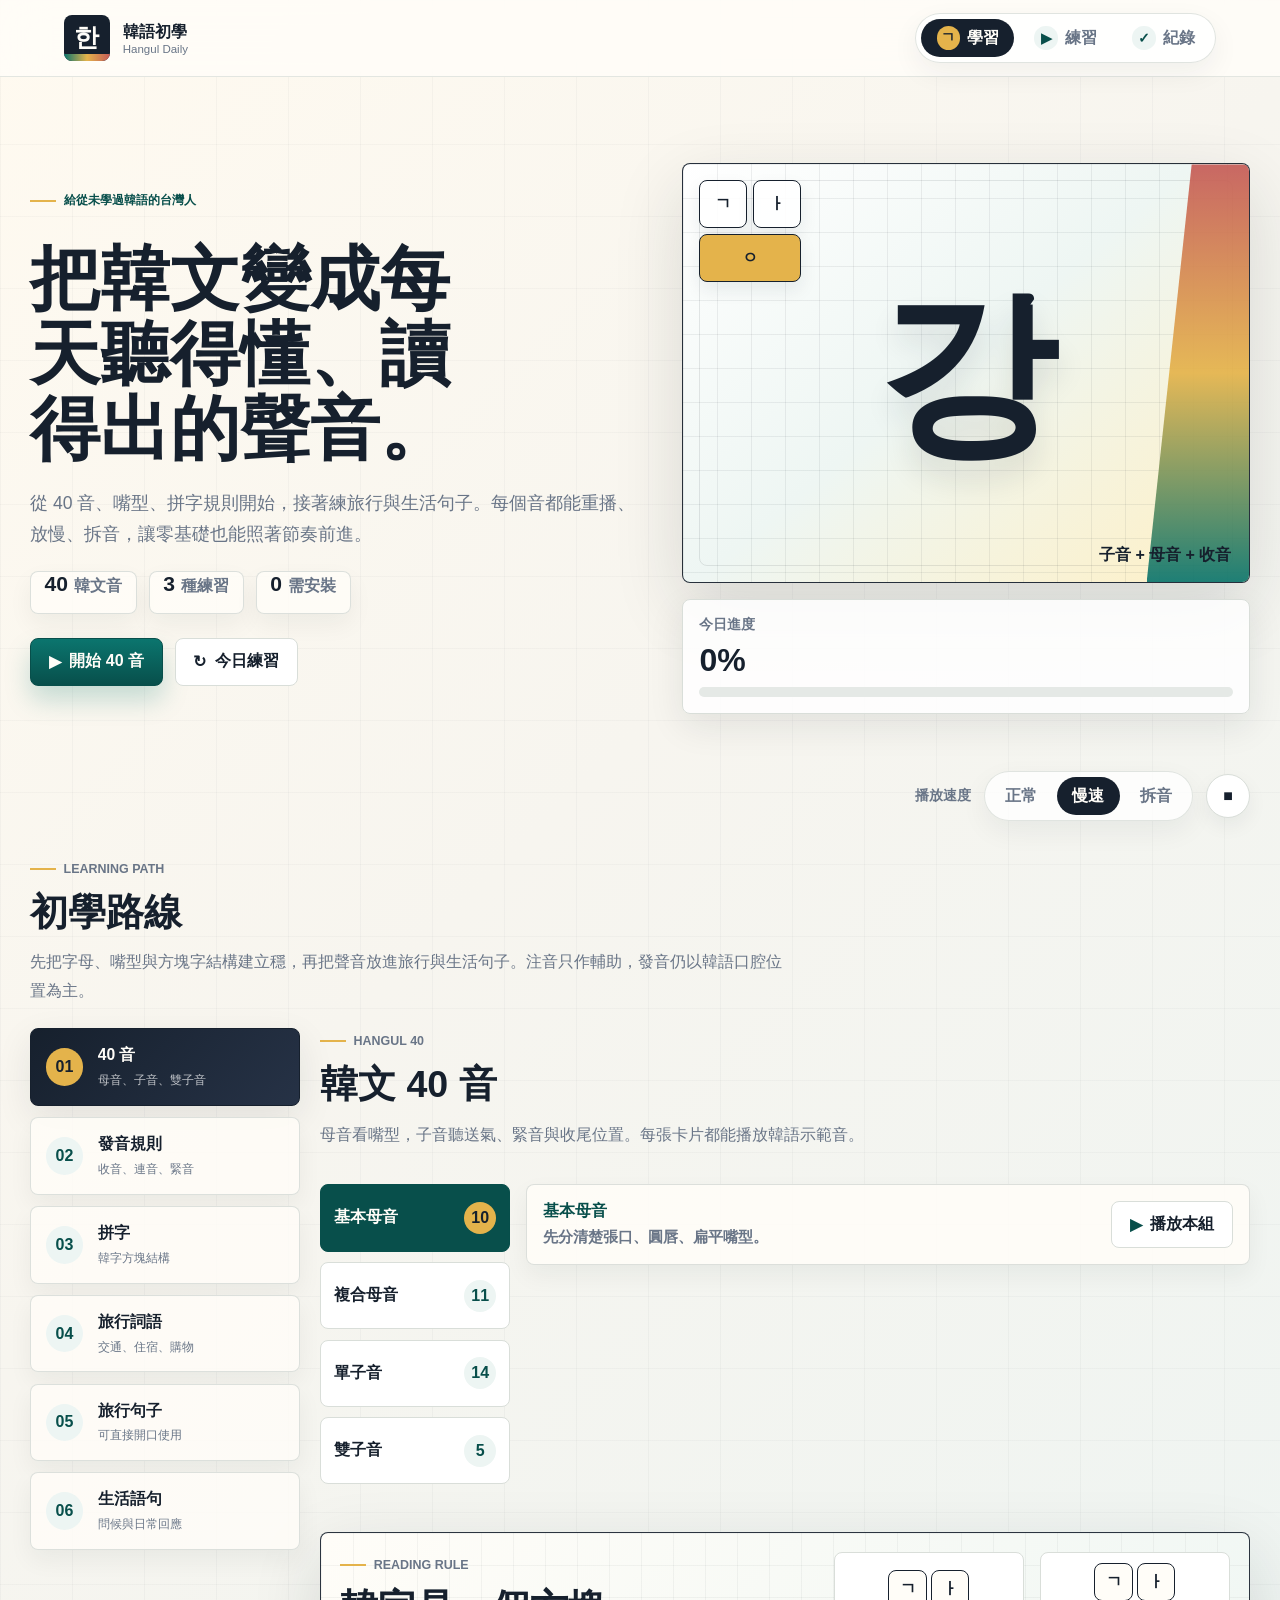
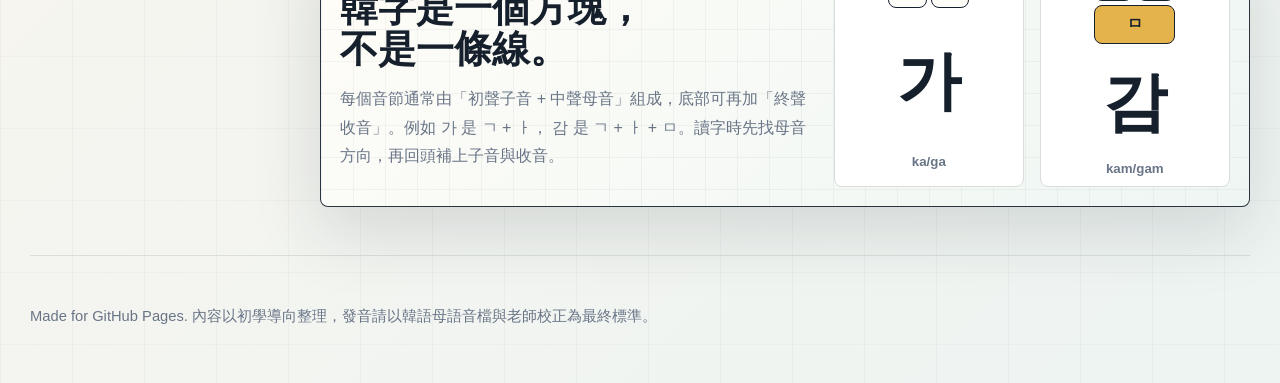
==== commit 3e1d790b: "Update and rename index.html to learning.html" ====
--- a/learning.html
+++ b/learning.html
@@ -5,9 +5,9 @@
     <meta name="viewport" content="width=device-width, initial-scale=1" />
     <meta
       name="description"
-      content="從零開始的韓語自學網站，為Tiffany設計，包含韓文 40 音、拼字、發音、練習與學習紀錄。"
+      content="從零開始的韓語自學網站，為台灣初學者設計，包含韓文 40 音、拼字、發音、練習與學習紀錄。"
     />
-    <title>韓語初學 | 從 40 音開始的自學網站</title>
+    <title>韓語初學 | Tiffany加油 </title>
     <link rel="stylesheet" href="styles.css" />
   </head>
   <body>
@@ -40,10 +40,16 @@
       <section class="hero-band" aria-labelledby="hero-title">
         <div class="hero-copy">
           <p class="eyebrow">給從未學過韓語的台灣人</p>
-          <h1 id="hero-title">從第一個 아 開始，每天讀懂一點韓文。</h1>
+          <h1 id="hero-title">把韓文變成每天聽得懂、讀得出的聲音。</h1>
           <p class="hero-text">
-            先練嘴型與 40 音，再進到拼字、助詞、生活單字與聽說節奏。每一段都能重播、放慢、打卡。
+            從 40 音、嘴型、拼字規則開始，接著練旅行與生活句子。每個音都能重播、放慢、拆音，讓零基礎也能照著節奏前進。
           </p>
+
+          <div class="hero-kpis" aria-label="網站重點">
+            <span><strong>40</strong> 韓文音</span>
+            <span><strong>3</strong> 種練習</span>
+            <span><strong>0</strong> 需安裝</span>
+          </div>
 
           <div class="hero-actions" aria-label="常用動作">
             <button class="primary-action" type="button" data-jump="soundLab">
@@ -93,179 +99,253 @@
         <div class="section-heading">
           <p class="eyebrow">Learning Path</p>
           <h2 id="learning-title">初學路線</h2>
-          <p>先能準確讀字，再把字放進句子。這條路線以台灣學習者熟悉的注音提示輔助，但核心仍以韓語發音為準。</p>
-        </div>
-
-        <div class="path-grid" id="lessonPath"></div>
-
-        <section class="sound-lab" id="soundLab" aria-labelledby="sound-title">
-          <div class="section-heading compact">
-            <p class="eyebrow">Hangul 40</p>
-            <h2 id="sound-title">韓文 40 音</h2>
-            <p>母音看嘴型，子音聽送氣、緊音與收尾位置。每張卡片都能播放韓語示範音。</p>
-          </div>
-
-          <div class="sound-layout">
-            <aside class="group-rail" aria-label="40 音分類">
-              <button class="group-button is-active" type="button" data-group="basicVowels">
-                <strong>基本母音</strong>
-                <span>10</span>
-              </button>
-              <button class="group-button" type="button" data-group="compoundVowels">
-                <strong>複合母音</strong>
-                <span>11</span>
-              </button>
-              <button class="group-button" type="button" data-group="singleConsonants">
-                <strong>單子音</strong>
-                <span>14</span>
-              </button>
-              <button class="group-button" type="button" data-group="doubleConsonants">
-                <strong>雙子音</strong>
-                <span>5</span>
-              </button>
-            </aside>
-
-            <div class="sound-board">
-              <div class="sound-toolbar">
+          <p>先把字母、嘴型與方塊字結構建立穩，再把聲音放進旅行與生活句子。注音只作輔助，發音仍以韓語口腔位置為主。</p>
+        </div>
+
+        <div class="content-shell">
+          <aside class="section-menu learning-menu" aria-label="學習內容">
+            <button class="is-active" type="button" data-learning-view="soundLab">
+              <span>01</span>
+              <strong>40 音</strong>
+              <small>母音、子音、雙子音</small>
+            </button>
+            <button type="button" data-learning-view="pronunciationRules">
+              <span>02</span>
+              <strong>發音規則</strong>
+              <small>收音、連音、緊音</small>
+            </button>
+            <button type="button" data-learning-view="spellingRules">
+              <span>03</span>
+              <strong>拼字</strong>
+              <small>韓字方塊結構</small>
+            </button>
+            <button type="button" data-learning-view="travelWords">
+              <span>04</span>
+              <strong>旅行詞語</strong>
+              <small>交通、住宿、購物</small>
+            </button>
+            <button type="button" data-learning-view="travelSentences">
+              <span>05</span>
+              <strong>旅行句子</strong>
+              <small>可直接開口使用</small>
+            </button>
+            <button type="button" data-learning-view="dailySentences">
+              <span>06</span>
+              <strong>生活語句</strong>
+              <small>問候與日常回應</small>
+            </button>
+          </aside>
+
+          <div class="content-stage">
+            <section class="learning-view sound-lab is-active" id="soundLab" aria-labelledby="sound-title">
+              <div class="section-heading compact">
+                <p class="eyebrow">Hangul 40</p>
+                <h2 id="sound-title">韓文 40 音</h2>
+                <p>母音看嘴型，子音聽送氣、緊音與收尾位置。每張卡片都能播放韓語示範音。</p>
+              </div>
+
+              <div class="path-grid" id="lessonPath"></div>
+
+              <div class="sound-layout">
+                <aside class="group-rail" aria-label="40 音分類">
+                  <button class="group-button is-active" type="button" data-group="basicVowels">
+                    <strong>基本母音</strong>
+                    <span>10</span>
+                  </button>
+                  <button class="group-button" type="button" data-group="compoundVowels">
+                    <strong>複合母音</strong>
+                    <span>11</span>
+                  </button>
+                  <button class="group-button" type="button" data-group="singleConsonants">
+                    <strong>單子音</strong>
+                    <span>14</span>
+                  </button>
+                  <button class="group-button" type="button" data-group="doubleConsonants">
+                    <strong>雙子音</strong>
+                    <span>5</span>
+                  </button>
+                </aside>
+
+                <div class="sound-board">
+                  <div class="sound-toolbar">
+                    <div>
+                      <span id="groupLabel">基本母音</span>
+                      <strong id="groupSummary">先分清楚張口、圓唇、扁平嘴型。</strong>
+                    </div>
+                    <button class="icon-text-button" type="button" id="playGroup">
+                      <span aria-hidden="true">▶</span>
+                      播放本組
+                    </button>
+                  </div>
+                  <div class="sound-grid" id="soundGrid"></div>
+                </div>
+              </div>
+            </section>
+
+            <section class="learning-view pronunciation-section" id="pronunciationRules" aria-labelledby="pronunciation-title">
+              <div class="section-heading compact">
+                <p class="eyebrow">Pronunciation Rules</p>
+                <h2 id="pronunciation-title">發音規則</h2>
+                <p>先用最常遇到的規則建立耳朵：收音、連音、送氣與緊音。每個例子都能慢速重聽。</p>
+              </div>
+              <div class="pronunciation-grid" id="pronunciationRuleGrid"></div>
+            </section>
+
+            <section class="learning-view rule-band" id="spellingRules" aria-labelledby="rules-title">
+              <div class="rule-copy">
+                <p class="eyebrow">Reading Rule</p>
+                <h2 id="rules-title">韓字是一個方塊，不是一條線。</h2>
+                <p>
+                  每個音節通常由「初聲子音 + 中聲母音」組成，底部可再加「終聲收音」。例如 가 是 ㄱ + ㅏ，
+                  감 是 ㄱ + ㅏ + ㅁ。讀字時先找母音方向，再回頭補上子音與收音。
+                </p>
+              </div>
+
+              <div class="stack-demo" aria-label="韓字堆疊示意">
                 <div>
-                  <span id="groupLabel">基本母音</span>
-                  <strong id="groupSummary">先分清楚張口、圓唇、扁平嘴型。</strong>
+                  <span>ㄱ</span>
+                  <span>ㅏ</span>
                 </div>
-                <button class="icon-text-button" type="button" id="playGroup">
-                  <span aria-hidden="true">▶</span>
-                  播放本組
-                </button>
-              </div>
-              <div class="sound-grid" id="soundGrid"></div>
-            </div>
-          </div>
-        </section>
-
-        <section class="rule-band" aria-labelledby="rules-title">
-          <div class="rule-copy">
-            <p class="eyebrow">Reading Rule</p>
-            <h2 id="rules-title">韓字是一個方塊，不是一條線。</h2>
-            <p>
-              每個音節通常由「初聲子音 + 中聲母音」組成，底部可再加「終聲收音」。例如 가 是 ㄱ + ㅏ，
-              감 是 ㄱ + ㅏ + ㅁ。讀字時先找母音方向，再回頭補上子音與收音。
-            </p>
-          </div>
-
-          <div class="stack-demo" aria-label="韓字堆疊示意">
-            <div>
-              <span>ㄱ</span>
-              <span>ㅏ</span>
-            </div>
-            <strong>가</strong>
-            <small>ka/ga</small>
-          </div>
-          <div class="stack-demo three" aria-label="含收音的韓字堆疊示意">
-            <div>
-              <span>ㄱ</span>
-              <span>ㅏ</span>
-              <span>ㅁ</span>
-            </div>
-            <strong>감</strong>
-            <small>kam/gam</small>
-          </div>
-        </section>
-
-        <section class="grammar-band" aria-labelledby="grammar-title">
-          <div class="section-heading compact">
-            <p class="eyebrow">Grammar Core</p>
-            <h2 id="grammar-title">第一批文法核心</h2>
-          </div>
-          <div class="grammar-grid">
-            <article>
-              <span>SOV</span>
-              <h3>韓語把動詞放最後</h3>
-              <p>中文常說「我吃飯」，韓語更接近「我飯吃」：저는 밥을 먹어요。</p>
-            </article>
-            <article>
-              <span>은/는</span>
-              <h3>主題助詞</h3>
-              <p>把話題端出來。저는 表示「至於我」，常用在自我介紹與對比。</p>
-            </article>
-            <article>
-              <span>이/가</span>
-              <h3>主格助詞</h3>
-              <p>標出句子的主語。前字有收音用 이，沒有收音用 가。</p>
-            </article>
-            <article>
-              <span>을/를</span>
-              <h3>受格助詞</h3>
-              <p>標出被動作影響的對象。밥을 먹어요、커피를 마셔요。</p>
-            </article>
-          </div>
-        </section>
+                <strong>가</strong>
+                <small>ka/ga</small>
+              </div>
+              <div class="stack-demo three" aria-label="含收音的韓字堆疊示意">
+                <div>
+                  <span>ㄱ</span>
+                  <span>ㅏ</span>
+                  <span>ㅁ</span>
+                </div>
+                <strong>감</strong>
+                <small>kam/gam</small>
+              </div>
+            </section>
+
+            <section class="learning-view phrase-bank" id="travelWords" aria-labelledby="travel-words-title">
+              <div class="section-heading compact">
+                <p class="eyebrow">Travel Words</p>
+                <h2 id="travel-words-title">旅行常用詞語</h2>
+                <p>從機場、交通、餐廳到購物，先記能立刻用上的詞。</p>
+              </div>
+              <div class="word-grid" id="travelWordGrid"></div>
+            </section>
+
+            <section class="learning-view phrase-bank" id="travelSentences" aria-labelledby="travel-sentences-title">
+              <div class="section-heading compact">
+                <p class="eyebrow">Travel Sentences</p>
+                <h2 id="travel-sentences-title">旅行常用句子</h2>
+                <p>用完整句子練音節節奏，出國時可以直接拿來說。</p>
+              </div>
+              <div class="sentence-grid" id="travelSentenceGrid"></div>
+            </section>
+
+            <section class="learning-view phrase-bank" id="dailySentences" aria-labelledby="daily-sentences-title">
+              <div class="section-heading compact">
+                <p class="eyebrow">Daily Sentences</p>
+                <h2 id="daily-sentences-title">生活常用語句</h2>
+                <p>問候、感謝、確認、表達喜好，先把最常開口的句子變熟。</p>
+              </div>
+              <div class="sentence-grid" id="dailySentenceGrid"></div>
+            </section>
+          </div>
+        </div>
       </section>
 
       <section class="tab-panel" id="practice" tabindex="0" aria-labelledby="practice-title">
         <div class="section-heading">
           <p class="eyebrow">Practice Room</p>
           <h2 id="practice-title">練習</h2>
-          <p>用聽辨、拼字和生活主題把 40 音變成可以使用的韓語。</p>
-        </div>
-
-        <div class="practice-grid">
-          <section class="quiz-panel" aria-labelledby="quiz-title">
-            <div class="panel-heading">
-              <p class="eyebrow">Listening</p>
-              <h3 id="quiz-title">聽辨小測</h3>
-            </div>
-            <div class="quiz-card">
-              <button class="round-play" type="button" id="playQuiz" aria-label="播放題目">▶</button>
-              <div>
-                <span class="quiz-chip" id="quizLevel">40 音</span>
-                <strong id="quizPrompt">聽音後選出正確的韓文字</strong>
-                <p id="quizHint">慢速播放會保留韓語節奏，但讓起音更清楚。</p>
-              </div>
-            </div>
-            <div class="answer-grid" id="answerGrid"></div>
-            <p class="result-line" id="quizResult" aria-live="polite"></p>
-            <button class="primary-action full" type="button" id="nextQuiz">
-              <span aria-hidden="true">↻</span>
-              下一題
-            </button>
-          </section>
-
-          <section class="builder-panel" aria-labelledby="builder-title">
-            <div class="panel-heading">
-              <p class="eyebrow">Syllable Builder</p>
-              <h3 id="builder-title">拼字實驗</h3>
-            </div>
-            <div class="builder-stage">
-              <strong id="builtSyllable">가</strong>
-              <button class="icon-button large" type="button" id="playBuilt" title="播放拼出的字" aria-label="播放拼出的字">
-                ▶
+          <p>練習不是考倒你，而是把耳朵、眼睛和嘴巴接起來。先聽音，再選字、選詞、組字。</p>
+        </div>
+
+        <div class="content-shell practice-shell">
+          <aside class="section-menu practice-mode-tabs" id="quizModeTabs" aria-label="練習項目">
+            <button class="is-active" type="button" data-mode="soundToLetter" data-practice-view="quizPanel">
+              <span>01</span>
+              <strong>聽 40 音選字</strong>
+              <small>辨認母音與子音</small>
+            </button>
+            <button type="button" data-mode="soundToWord" data-practice-view="quizPanel">
+              <span>02</span>
+              <strong>聽音選詞</strong>
+              <small>把音連到詞語</small>
+            </button>
+            <button type="button" data-mode="zhToKorean" data-practice-view="quizPanel">
+              <span>03</span>
+              <strong>看中文選韓文</strong>
+              <small>建立中韓對應</small>
+            </button>
+            <button type="button" data-practice-view="builderPanel">
+              <span>04</span>
+              <strong>拼字實驗</strong>
+              <small>組出一個方塊字</small>
+            </button>
+            <button type="button" data-practice-view="themePractice">
+              <span>05</span>
+              <strong>生活主題單字</strong>
+              <small>飲食、問路、購物</small>
+            </button>
+          </aside>
+
+          <div class="content-stage">
+            <section class="practice-view quiz-panel is-active" id="quizPanel" aria-labelledby="quiz-title">
+              <div class="panel-heading">
+                <p class="eyebrow">Listening</p>
+                <h3 id="quiz-title">聽辨小測</h3>
+              </div>
+              <div class="quiz-card">
+                <button class="round-play" type="button" id="playQuiz" aria-label="播放題目">▶</button>
+                <div>
+                  <span class="quiz-chip" id="quizLevel">40 音</span>
+                  <strong id="quizPrompt">聽音後選出正確的韓文字</strong>
+                  <p id="quizHint">慢速播放會保留韓語節奏，但讓起音更清楚。</p>
+                </div>
+              </div>
+              <div class="answer-grid" id="answerGrid"></div>
+              <p class="result-line" id="quizResult" aria-live="polite"></p>
+              <button class="primary-action full" type="button" id="nextQuiz">
+                <span aria-hidden="true">↻</span>
+                下一題
               </button>
-            </div>
-            <div class="builder-controls">
-              <label>
-                初聲
-                <select id="initialSelect"></select>
-              </label>
-              <label>
-                中聲
-                <select id="vowelSelect"></select>
-              </label>
-              <label>
-                收音
-                <select id="finalSelect"></select>
-              </label>
-            </div>
-            <p class="builder-note" id="builderNote">ㄱ + ㅏ = 가</p>
-          </section>
-        </div>
-
-        <section class="theme-practice" aria-labelledby="theme-title">
-          <div class="section-heading compact">
-            <p class="eyebrow">Daily Words</p>
-            <h2 id="theme-title">生活主題單字</h2>
-          </div>
-          <div class="theme-tabs" id="themeTabs" role="group" aria-label="生活主題"></div>
-          <div class="word-grid" id="wordGrid"></div>
-        </section>
+            </section>
+
+            <section class="practice-view builder-panel" id="builderPanel" aria-labelledby="builder-title">
+              <div class="panel-heading">
+                <p class="eyebrow">Syllable Builder</p>
+                <h3 id="builder-title">拼字實驗</h3>
+              </div>
+              <div class="builder-stage">
+                <strong id="builtSyllable">가</strong>
+                <button class="icon-button large" type="button" id="playBuilt" title="播放拼出的字" aria-label="播放拼出的字">
+                  ▶
+                </button>
+              </div>
+              <div class="builder-controls">
+                <label>
+                  初聲
+                  <select id="initialSelect"></select>
+                </label>
+                <label>
+                  中聲
+                  <select id="vowelSelect"></select>
+                </label>
+                <label>
+                  收音
+                  <select id="finalSelect"></select>
+                </label>
+              </div>
+              <p class="builder-note" id="builderNote">ㄱ + ㅏ = 가</p>
+            </section>
+
+            <section class="practice-view theme-practice" id="themePractice" aria-labelledby="theme-title">
+              <div class="section-heading compact">
+                <p class="eyebrow">Daily Words</p>
+                <h2 id="theme-title">生活主題單字</h2>
+              </div>
+              <div class="theme-tabs" id="themeTabs" role="group" aria-label="生活主題"></div>
+              <div class="word-grid" id="wordGrid"></div>
+            </section>
+          </div>
+        </div>
       </section>
 
       <section class="tab-panel" id="record" tabindex="0" aria-labelledby="record-title">
--- a/styles.css
+++ b/styles.css
@@ -1,22 +1,29 @@
 :root {
   color-scheme: light;
-  --ink: #18231f;
-  --muted: #65736d;
-  --line: #dbe3dc;
-  --paper: #f6f8f4;
-  --surface: #ffffff;
-  --surface-strong: #eef7f0;
-  --teal: #16766f;
-  --teal-dark: #0f514d;
-  --coral: #ed6a5a;
-  --coral-soft: #ffe1dc;
-  --gold: #f2c14e;
-  --mint: #cfeee5;
-  --lilac: #7d6bff;
-  --lilac-soft: #ece8ff;
-  --sky: #dcefff;
-  --shadow: 0 20px 60px rgba(24, 35, 31, 0.11);
+  --ink: #16202d;
+  --ink-2: #263246;
+  --muted: #697587;
+  --soft: #8a94a5;
+  --paper: #f7f5ef;
+  --paper-2: #f1f5f4;
+  --surface: #fffdf8;
+  --surface-2: #ffffff;
+  --line: #d9ded9;
+  --line-strong: #b9c2bd;
+  --jade: #0b756e;
+  --jade-2: #084f4b;
+  --rose: #c55b57;
+  --rose-soft: #fbe6e0;
+  --amber: #e4b34b;
+  --amber-soft: #fff0c4;
+  --blue: #486ca8;
+  --blue-soft: #e7eef8;
+  --plum: #6e5fb8;
+  --plum-soft: #efecff;
+  --shadow: 0 24px 70px rgba(22, 32, 45, 0.14);
+  --shadow-soft: 0 12px 36px rgba(22, 32, 45, 0.09);
   --radius: 8px;
+  --ease: cubic-bezier(0.2, 0.8, 0.2, 1);
 }
 
 * {
@@ -32,9 +39,10 @@
   min-width: 320px;
   color: var(--ink);
   background:
-    linear-gradient(135deg, rgba(207, 238, 229, 0.58), rgba(255, 255, 255, 0) 34%),
-    linear-gradient(225deg, rgba(255, 225, 220, 0.72), rgba(255, 255, 255, 0) 32%),
-    var(--paper);
+    linear-gradient(90deg, rgba(22, 32, 45, 0.032) 1px, transparent 1px),
+    linear-gradient(rgba(22, 32, 45, 0.028) 1px, transparent 1px),
+    linear-gradient(135deg, #fffaf0 0%, #f7f5ef 42%, #edf4f2 100%);
+  background-size: 72px 72px, 72px 72px, auto;
   font-family:
     "Noto Sans TC",
     "Microsoft JhengHei",
@@ -59,8 +67,54 @@
 select:focus-visible,
 textarea:focus-visible,
 a:focus-visible {
-  outline: 3px solid rgba(22, 118, 111, 0.35);
+  outline: 3px solid rgba(11, 117, 110, 0.28);
   outline-offset: 3px;
+}
+
+h1,
+h2,
+h3,
+p {
+  overflow-wrap: anywhere;
+}
+
+h1,
+h2,
+h3 {
+  margin: 0;
+  line-height: 1.08;
+  text-wrap: balance;
+}
+
+::selection {
+  color: var(--ink);
+  background: var(--amber-soft);
+}
+
+h1 {
+  max-width: 10.5em;
+  font-family:
+    "Noto Serif TC",
+    "Microsoft JhengHei",
+    serif;
+  font-size: 4.35rem;
+  font-weight: 900;
+}
+
+h2 {
+  font-size: 2.35rem;
+  font-weight: 900;
+}
+
+h3 {
+  font-size: 1.16rem;
+  font-weight: 900;
+}
+
+main,
+.site-footer {
+  width: min(1220px, calc(100% - 2rem));
+  margin: 0 auto;
 }
 
 .site-header {
@@ -71,33 +125,42 @@
   align-items: center;
   justify-content: space-between;
   gap: 1rem;
-  padding: 0.75rem 5vw;
-  border-bottom: 1px solid rgba(219, 227, 220, 0.82);
-  background: rgba(246, 248, 244, 0.9);
-  backdrop-filter: blur(18px);
+  padding: 0.82rem 5vw;
+  border-bottom: 1px solid rgba(217, 222, 217, 0.72);
+  background: rgba(255, 253, 248, 0.86);
+  backdrop-filter: blur(22px);
 }
 
 .brand {
   display: inline-flex;
   align-items: center;
-  gap: 0.75rem;
+  gap: 0.82rem;
   color: var(--ink);
   text-decoration: none;
   white-space: nowrap;
 }
 
 .brand-mark {
-  display: grid;
-  width: 2.75rem;
-  height: 2.75rem;
+  position: relative;
+  display: grid;
+  width: 2.85rem;
+  height: 2.85rem;
   place-items: center;
-  border: 1px solid var(--ink);
-  border-radius: var(--radius);
-  background: var(--gold);
-  box-shadow: 5px 5px 0 var(--ink);
+  overflow: hidden;
+  border-radius: var(--radius);
+  color: var(--surface);
+  background: var(--ink);
   font-size: 1.55rem;
   font-weight: 900;
   line-height: 1;
+}
+
+.brand-mark::after {
+  position: absolute;
+  inset: auto 0 0;
+  height: 0.42rem;
+  background: linear-gradient(90deg, var(--jade), var(--amber), var(--rose));
+  content: "";
 }
 
 .brand strong,
@@ -119,11 +182,12 @@
 .theme-tabs {
   display: inline-flex;
   align-items: center;
-  gap: 0.35rem;
-  padding: 0.3rem;
-  border: 1px solid var(--line);
+  gap: 0.32rem;
+  padding: 0.32rem;
+  border: 1px solid rgba(217, 222, 217, 0.82);
   border-radius: 999px;
   background: rgba(255, 255, 255, 0.78);
+  box-shadow: 0 10px 28px rgba(22, 32, 45, 0.06);
 }
 
 .tab-button,
@@ -139,7 +203,18 @@
   border-radius: 999px;
   color: var(--muted);
   background: transparent;
-  font-weight: 800;
+  font-weight: 850;
+  transition:
+    color 0.2s var(--ease),
+    background 0.2s var(--ease),
+    transform 0.2s var(--ease);
+}
+
+.tab-button:hover,
+.speed-button:hover,
+.theme-tabs button:hover {
+  color: var(--ink);
+  transform: translateY(-1px);
 }
 
 .tab-button span {
@@ -148,8 +223,8 @@
   height: 1.45rem;
   place-items: center;
   border-radius: 50%;
-  background: var(--surface-strong);
-  color: var(--teal-dark);
+  color: var(--jade-2);
+  background: #edf5f3;
   font-size: 0.85rem;
 }
 
@@ -161,80 +236,87 @@
 }
 
 .tab-button.is-active span {
-  background: var(--gold);
   color: var(--ink);
-}
-
-main {
-  width: min(1180px, calc(100% - 2rem));
-  margin: 0 auto;
+  background: var(--amber);
 }
 
 .hero-band {
   display: grid;
-  grid-template-columns: minmax(0, 1.08fr) minmax(320px, 0.92fr);
-  gap: 2rem;
-  align-items: stretch;
-  min-height: 520px;
-  padding: 4.75rem 0 2.5rem;
+  grid-template-columns: minmax(0, 1.04fr) minmax(340px, 0.96fr);
+  gap: 2.35rem;
+  align-items: center;
+  min-height: 590px;
+  padding: 5.4rem 0 2.8rem;
 }
 
 .hero-copy {
-  display: flex;
-  flex-direction: column;
-  justify-content: center;
+  display: grid;
+  gap: 1.3rem;
 }
 
 .eyebrow {
-  margin: 0 0 0.7rem;
-  color: var(--teal-dark);
+  display: inline-flex;
+  align-items: center;
+  gap: 0.5rem;
+  width: fit-content;
+  margin: 0 0 0.72rem;
+  color: var(--jade-2);
   font-size: 0.78rem;
   font-weight: 900;
   text-transform: uppercase;
 }
 
-h1,
-h2,
-h3,
-p {
-  overflow-wrap: anywhere;
-}
-
-h1,
-h2,
-h3 {
-  margin: 0;
-  line-height: 1.08;
-}
-
-h1 {
-  max-width: 11em;
-  font-size: 4rem;
-}
-
-h2 {
-  font-size: 2.25rem;
-}
-
-h3 {
-  font-size: 1.2rem;
+.eyebrow::before {
+  width: 1.6rem;
+  height: 2px;
+  background: var(--amber);
+  content: "";
 }
 
 .hero-text,
 .section-heading p,
 .rule-copy p,
-.grammar-grid p,
 .site-footer,
 .builder-note,
-.quiz-card p {
+.quiz-card p,
+.pronunciation-card p,
+.sentence-card p,
+.word-card p,
+.lesson-card p,
+.sound-tip {
   color: var(--muted);
-  line-height: 1.8;
+  line-height: 1.78;
 }
 
 .hero-text {
-  max-width: 42rem;
-  margin: 1.35rem 0 0;
-  font-size: 1.08rem;
+  max-width: 43rem;
+  margin: 0;
+  font-size: 1.1rem;
+}
+
+.hero-kpis {
+  display: flex;
+  flex-wrap: wrap;
+  gap: 0.75rem;
+}
+
+.hero-kpis span {
+  display: inline-flex;
+  align-items: baseline;
+  gap: 0.38rem;
+  min-height: 2.7rem;
+  padding: 0 0.85rem;
+  border: 1px solid rgba(217, 222, 217, 0.92);
+  border-radius: var(--radius);
+  color: var(--muted);
+  background: rgba(255, 253, 248, 0.82);
+  box-shadow: 0 10px 24px rgba(22, 32, 45, 0.055);
+  font-weight: 900;
+}
+
+.hero-kpis strong {
+  color: var(--ink);
+  font-size: 1.32rem;
 }
 
 .hero-actions,
@@ -242,7 +324,7 @@
   display: flex;
   flex-wrap: wrap;
   gap: 0.75rem;
-  margin-top: 1.7rem;
+  margin-top: 0.2rem;
 }
 
 .primary-action,
@@ -253,30 +335,42 @@
   align-items: center;
   justify-content: center;
   gap: 0.55rem;
-  min-height: 2.9rem;
+  min-height: 2.95rem;
   padding: 0 1.1rem;
   border-radius: var(--radius);
   font-weight: 900;
+  transition:
+    border-color 0.2s var(--ease),
+    box-shadow 0.2s var(--ease),
+    transform 0.2s var(--ease),
+    background 0.2s var(--ease);
 }
 
 .primary-action {
-  border: 1px solid var(--ink);
+  border: 1px solid var(--jade-2);
   color: var(--surface);
-  background: var(--teal);
-  box-shadow: 4px 4px 0 var(--ink);
+  background: linear-gradient(180deg, var(--jade), var(--jade-2));
+  box-shadow: 0 14px 26px rgba(11, 117, 110, 0.22);
 }
 
 .quiet-action,
 .icon-text-button {
   border: 1px solid var(--line);
   color: var(--ink);
-  background: var(--surface);
+  background: var(--surface-2);
 }
 
 .danger-action {
-  border: 1px solid #f3b7ad;
-  color: #8f2d23;
-  background: #fff3f1;
+  border: 1px solid #edb3aa;
+  color: #8b2e28;
+  background: #fff1ed;
+}
+
+.primary-action:hover,
+.quiet-action:hover,
+.danger-action:hover,
+.icon-text-button:hover {
+  transform: translateY(-2px);
 }
 
 .primary-action.full {
@@ -286,39 +380,64 @@
 .hero-visual {
   position: relative;
   display: grid;
-  align-content: center;
   gap: 1rem;
-  min-height: 460px;
+  min-height: 470px;
 }
 
 .syllable-stage {
   position: relative;
   display: grid;
-  min-height: 390px;
+  min-height: 420px;
   place-items: center;
   overflow: hidden;
-  border: 1px solid var(--ink);
+  border: 1px solid rgba(22, 32, 45, 0.92);
   border-radius: var(--radius);
   background:
-    linear-gradient(90deg, rgba(24, 35, 31, 0.06) 1px, transparent 1px),
-    linear-gradient(rgba(24, 35, 31, 0.06) 1px, transparent 1px),
-    linear-gradient(145deg, #ffffff, #e9f8f4 55%, #ffe8e3);
+    linear-gradient(90deg, rgba(22, 32, 45, 0.07) 1px, transparent 1px),
+    linear-gradient(rgba(22, 32, 45, 0.07) 1px, transparent 1px),
+    linear-gradient(140deg, #ffffff 0%, #eef6f3 48%, #fff0c4 100%);
   background-size: 34px 34px, 34px 34px, auto;
   box-shadow: var(--shadow);
+  isolation: isolate;
+}
+
+.syllable-stage::before {
+  position: absolute;
+  inset: 1rem;
+  border: 1px solid rgba(22, 32, 45, 0.1);
+  border-radius: var(--radius);
+  content: "";
+}
+
+.syllable-stage::after {
+  position: absolute;
+  right: 0;
+  top: 0;
+  width: 6.4rem;
+  height: 100%;
+  background: linear-gradient(180deg, var(--rose), var(--amber), var(--jade));
+  clip-path: polygon(44% 0, 100% 0, 100% 100%, 0 100%);
+  content: "";
+  opacity: 0.92;
 }
 
 .syllable-stage strong {
+  position: relative;
+  z-index: 1;
   display: block;
-  font-size: 10.5rem;
+  text-shadow: 0 18px 30px rgba(22, 32, 45, 0.12);
+  font-size: 11.2rem;
   line-height: 0.9;
+  animation: floatGlyph 5.4s var(--ease) infinite;
 }
 
 .syllable-stage p {
   position: absolute;
-  right: 1.2rem;
+  right: 1.1rem;
   bottom: 1rem;
+  z-index: 1;
   margin: 0;
-  color: var(--teal-dark);
+  color: var(--ink);
   font-weight: 900;
 }
 
@@ -326,6 +445,7 @@
   position: absolute;
   left: 1rem;
   top: 1rem;
+  z-index: 1;
   display: grid;
   grid-template-columns: repeat(2, 3rem);
   grid-auto-rows: 3rem;
@@ -337,22 +457,26 @@
   place-items: center;
   border: 1px solid var(--ink);
   border-radius: var(--radius);
-  background: var(--surface);
+  background: rgba(255, 255, 255, 0.9);
+  box-shadow: 0 8px 18px rgba(22, 32, 45, 0.08);
   font-weight: 900;
 }
 
 .block-grid span:last-child {
   grid-column: 1 / span 2;
-  background: var(--gold);
+  background: var(--amber);
 }
 
 .daily-panel {
+  position: relative;
   display: grid;
   gap: 0.5rem;
   padding: 1rem;
+  overflow: hidden;
   border: 1px solid var(--line);
   border-radius: var(--radius);
-  background: rgba(255, 255, 255, 0.85);
+  background: rgba(255, 255, 255, 0.86);
+  box-shadow: var(--shadow-soft);
 }
 
 .daily-panel span,
@@ -360,7 +484,7 @@
 .stat span {
   color: var(--muted);
   font-size: 0.85rem;
-  font-weight: 800;
+  font-weight: 850;
 }
 
 .daily-panel strong {
@@ -368,19 +492,30 @@
 }
 
 .progress-track {
-  height: 0.65rem;
+  height: 0.62rem;
   overflow: hidden;
   border-radius: 999px;
-  background: #e5ebe6;
+  background: #e5e9e6;
 }
 
 .progress-track span {
+  position: relative;
   display: block;
   width: 0;
   height: 100%;
+  overflow: hidden;
   border-radius: inherit;
-  background: linear-gradient(90deg, var(--teal), var(--gold), var(--coral));
+  background: linear-gradient(90deg, var(--jade), var(--amber), var(--rose));
   transition: width 0.35s ease;
+}
+
+.progress-track span::after {
+  position: absolute;
+  inset: 0;
+  background: linear-gradient(90deg, transparent, rgba(255, 255, 255, 0.55), transparent);
+  content: "";
+  transform: translateX(-100%);
+  animation: shine 2.6s ease-in-out infinite;
 }
 
 .control-strip {
@@ -388,7 +523,7 @@
   align-items: center;
   justify-content: flex-end;
   gap: 0.8rem;
-  padding: 1rem 0 2rem;
+  padding: 0.75rem 0 2.2rem;
 }
 
 .icon-button {
@@ -399,15 +534,25 @@
   border: 1px solid var(--line);
   border-radius: 50%;
   color: var(--ink);
-  background: var(--surface);
-  font-weight: 900;
+  background: var(--surface-2);
+  box-shadow: 0 8px 20px rgba(22, 32, 45, 0.06);
+  font-weight: 900;
+  transition:
+    border-color 0.2s var(--ease),
+    transform 0.2s var(--ease),
+    background 0.2s var(--ease);
+}
+
+.icon-button:hover {
+  border-color: var(--jade);
+  transform: translateY(-2px);
 }
 
 .icon-button.large {
   width: 3.5rem;
   height: 3.5rem;
   color: var(--surface);
-  background: var(--teal);
+  background: var(--jade);
 }
 
 .tab-panel {
@@ -417,22 +562,122 @@
 
 .tab-panel.is-active {
   display: block;
+  animation: panelIn 0.34s var(--ease);
 }
 
 .section-heading {
   max-width: 760px;
-  margin: 0 0 1.5rem;
+  margin: 0 0 1.45rem;
 }
 
 .section-heading.compact {
   margin-bottom: 1rem;
 }
 
+.content-shell {
+  display: grid;
+  grid-template-columns: 270px minmax(0, 1fr);
+  gap: 1.25rem;
+  align-items: start;
+}
+
+.section-menu {
+  position: sticky;
+  top: 5.5rem;
+  display: grid;
+  gap: 0.7rem;
+}
+
+.section-menu button {
+  display: grid;
+  grid-template-columns: 2.45rem minmax(0, 1fr);
+  gap: 0.2rem 0.8rem;
+  align-items: center;
+  min-height: 4.85rem;
+  padding: 0.92rem;
+  border: 1px solid rgba(217, 222, 217, 0.92);
+  border-radius: var(--radius);
+  color: var(--ink);
+  background: rgba(255, 253, 248, 0.82);
+  text-align: left;
+  box-shadow: 0 10px 24px rgba(22, 32, 45, 0.055);
+  transition:
+    border-color 0.22s var(--ease),
+    box-shadow 0.22s var(--ease),
+    transform 0.22s var(--ease),
+    background 0.22s var(--ease);
+}
+
+.section-menu button:hover {
+  border-color: var(--line-strong);
+  transform: translateY(-2px);
+  box-shadow: 0 16px 34px rgba(22, 32, 45, 0.09);
+}
+
+.section-menu button span {
+  grid-row: 1 / span 2;
+  display: grid;
+  width: 2.35rem;
+  height: 2.35rem;
+  place-items: center;
+  border-radius: 50%;
+  color: var(--jade-2);
+  background: #edf5f3;
+  font-weight: 900;
+}
+
+.section-menu button strong,
+.section-menu button small {
+  display: block;
+  min-width: 0;
+}
+
+.section-menu button strong {
+  font-size: 0.98rem;
+}
+
+.section-menu button small {
+  color: var(--muted);
+  font-size: 0.78rem;
+  line-height: 1.35;
+}
+
+.section-menu button.is-active {
+  border-color: var(--ink);
+  color: var(--surface);
+  background: linear-gradient(135deg, var(--ink), #263246);
+  box-shadow: var(--shadow-soft);
+}
+
+.section-menu button.is-active span {
+  color: var(--ink);
+  background: var(--amber);
+}
+
+.section-menu button.is-active small {
+  color: rgba(255, 255, 255, 0.72);
+}
+
+.content-stage {
+  min-width: 0;
+}
+
+.learning-view,
+.practice-view {
+  display: none;
+}
+
+.learning-view.is-active,
+.practice-view.is-active {
+  display: block;
+  animation: panelIn 0.34s var(--ease);
+}
+
 .path-grid {
   display: grid;
   grid-template-columns: repeat(4, minmax(0, 1fr));
-  gap: 1rem;
-  margin-bottom: 3rem;
+  gap: 0.85rem;
+  margin: 0 0 1.2rem;
 }
 
 .lesson-card,
@@ -443,106 +688,136 @@
 .notes-panel,
 .week-panel,
 .word-card,
-.grammar-grid article {
-  border: 1px solid var(--line);
-  border-radius: var(--radius);
-  background: rgba(255, 255, 255, 0.88);
+.pronunciation-card,
+.sentence-card,
+.stat {
+  border: 1px solid rgba(217, 222, 217, 0.92);
+  border-radius: var(--radius);
+  background: rgba(255, 253, 248, 0.92);
+  box-shadow: var(--shadow-soft);
+}
+
+.lesson-card,
+.sound-card,
+.word-card,
+.pronunciation-card,
+.sentence-card {
+  transition:
+    border-color 0.22s var(--ease),
+    box-shadow 0.22s var(--ease),
+    transform 0.22s var(--ease);
+}
+
+.lesson-card:hover,
+.sound-card:hover,
+.word-card:hover,
+.pronunciation-card:hover,
+.sentence-card:hover {
+  border-color: var(--line-strong);
+  box-shadow: var(--shadow);
+  transform: translateY(-3px);
 }
 
 .lesson-card {
   display: grid;
-  min-height: 220px;
-  padding: 1.1rem;
-  gap: 1rem;
+  min-height: 190px;
+  gap: 0.8rem;
+  padding: 1rem;
 }
 
 .lesson-top {
   display: flex;
   align-items: flex-start;
   justify-content: space-between;
-  gap: 1rem;
+  gap: 0.8rem;
 }
 
 .lesson-number {
   display: grid;
-  width: 2.65rem;
-  height: 2.65rem;
+  width: 2.5rem;
+  height: 2.5rem;
   place-items: center;
   border-radius: var(--radius);
   color: var(--ink);
-  background: var(--mint);
+  background: var(--amber-soft);
   font-weight: 900;
 }
 
 .lesson-card:nth-child(2) .lesson-number,
 .word-card:nth-child(3n + 2) {
-  background: var(--coral-soft);
+  background: var(--rose-soft);
 }
 
 .lesson-card:nth-child(3) .lesson-number,
 .word-card:nth-child(3n + 3) {
-  background: var(--lilac-soft);
+  background: var(--plum-soft);
 }
 
 .lesson-card:nth-child(4) .lesson-number {
-  background: var(--sky);
+  background: var(--blue-soft);
 }
 
 .lesson-card p {
   margin: 0;
-  color: var(--muted);
-  line-height: 1.65;
 }
 
 .lesson-card label {
   display: inline-flex;
   align-items: center;
-  gap: 0.55rem;
-  color: var(--teal-dark);
+  gap: 0.5rem;
+  color: var(--jade-2);
   font-weight: 900;
 }
 
 .lesson-card input,
 .checklist input,
 .sound-card input {
-  width: 1.15rem;
-  height: 1.15rem;
-  accent-color: var(--teal);
-}
-
-.sound-lab {
+  width: 1.12rem;
+  height: 1.12rem;
+  accent-color: var(--jade);
+}
+
+.sound-lab,
+.phrase-bank,
+.pronunciation-section,
+.theme-practice,
+.week-panel {
   margin-bottom: 3rem;
 }
 
 .sound-layout {
   display: grid;
-  grid-template-columns: 220px minmax(0, 1fr);
-  gap: 1.25rem;
+  grid-template-columns: 190px minmax(0, 1fr);
+  gap: 1rem;
   align-items: start;
-  border-top: 1px solid var(--line);
-  border-bottom: 1px solid var(--line);
-  padding: 1.25rem 0;
 }
 
 .group-rail {
   display: grid;
   gap: 0.65rem;
-  position: sticky;
-  top: 5.2rem;
 }
 
 .group-button {
   display: flex;
   align-items: center;
   justify-content: space-between;
-  gap: 1rem;
-  min-height: 4.25rem;
+  gap: 0.8rem;
+  min-height: 4.2rem;
   padding: 0.8rem;
   border: 1px solid var(--line);
   border-radius: var(--radius);
   color: var(--ink);
-  background: var(--surface);
+  background: var(--surface-2);
   text-align: left;
+  transition:
+    border-color 0.2s var(--ease),
+    transform 0.2s var(--ease),
+    background 0.2s var(--ease);
+}
+
+.group-button:hover {
+  border-color: var(--line-strong);
+  transform: translateY(-2px);
 }
 
 .group-button span {
@@ -551,20 +826,24 @@
   height: 2rem;
   place-items: center;
   border-radius: 50%;
-  background: var(--surface-strong);
-  color: var(--teal-dark);
+  color: var(--jade-2);
+  background: #edf5f3;
   font-weight: 900;
 }
 
 .group-button.is-active {
-  border-color: var(--ink);
-  background: var(--ink);
+  border-color: var(--jade-2);
   color: var(--surface);
+  background: var(--jade-2);
 }
 
 .group-button.is-active span {
-  background: var(--gold);
   color: var(--ink);
+  background: var(--amber);
+}
+
+.sound-board {
+  min-width: 0;
 }
 
 .sound-toolbar {
@@ -572,13 +851,18 @@
   align-items: center;
   justify-content: space-between;
   gap: 1rem;
+  min-height: 4rem;
   margin-bottom: 1rem;
-  padding: 0.75rem 0;
+  padding: 0.95rem 1rem;
+  border: 1px solid rgba(217, 222, 217, 0.92);
+  border-radius: var(--radius);
+  background: rgba(255, 253, 248, 0.88);
+  box-shadow: 0 10px 24px rgba(22, 32, 45, 0.055);
 }
 
 .sound-toolbar span {
   display: block;
-  color: var(--teal-dark);
+  color: var(--jade-2);
   font-weight: 900;
 }
 
@@ -597,10 +881,21 @@
 }
 
 .sound-card {
-  display: grid;
-  min-height: 250px;
+  position: relative;
+  display: grid;
+  min-height: 272px;
+  gap: 0.85rem;
   padding: 1rem;
-  gap: 0.8rem;
+  overflow: hidden;
+}
+
+.sound-card::before {
+  position: absolute;
+  inset: 0 auto 0 0;
+  width: 0.28rem;
+  background: linear-gradient(180deg, var(--jade), var(--amber), var(--rose));
+  content: "";
+  opacity: 0.86;
 }
 
 .sound-main {
@@ -611,7 +906,7 @@
 }
 
 .sound-symbol {
-  font-size: 3.3rem;
+  font-size: 3.45rem;
   line-height: 1;
   font-weight: 900;
 }
@@ -622,12 +917,11 @@
 }
 
 .sound-meta strong {
-  color: var(--teal-dark);
+  color: var(--jade-2);
   font-size: 1.05rem;
 }
 
 .sound-meta span,
-.sound-tip,
 .mouth-label,
 .word-card p,
 .result-line {
@@ -641,40 +935,54 @@
 
 .mouth-row {
   display: grid;
-  grid-template-columns: 78px minmax(0, 1fr);
-  gap: 0.7rem;
+  grid-template-columns: 86px minmax(0, 1fr);
+  gap: 0.72rem;
   align-items: center;
+  padding: 0.62rem;
+  border: 1px solid rgba(217, 222, 217, 0.82);
+  border-radius: var(--radius);
+  background: rgba(247, 245, 239, 0.72);
 }
 
 .mouth-svg {
-  width: 78px;
-  height: 58px;
+  width: 86px;
+  height: 66px;
   overflow: visible;
+  filter: drop-shadow(0 8px 12px rgba(22, 32, 45, 0.1));
 }
 
 .mouth-svg .face {
-  fill: #fff3de;
+  fill: #fff0d7;
   stroke: var(--ink);
   stroke-width: 2.2;
 }
 
+.mouth-svg .cheek {
+  fill: rgba(197, 91, 87, 0.22);
+}
+
 .mouth-svg .mouth {
-  fill: var(--coral);
+  fill: var(--rose);
   stroke: var(--ink);
   stroke-width: 2.2;
+  transform-box: fill-box;
+  transform-origin: center;
+  animation: mouthBreathe 2.9s ease-in-out infinite;
 }
 
 .mouth-svg .tongue {
-  fill: #f6a5a1;
+  fill: #efa5a0;
   stroke: var(--ink);
   stroke-width: 1.8;
 }
 
 .mouth-svg .air {
   fill: none;
-  stroke: var(--teal);
+  stroke: var(--blue);
+  stroke-dasharray: 6 6;
+  stroke-linecap: round;
   stroke-width: 2.4;
-  stroke-linecap: round;
+  animation: airFlow 1.8s linear infinite;
 }
 
 .mouth-label {
@@ -694,8 +1002,66 @@
   display: inline-flex;
   align-items: center;
   gap: 0.45rem;
-  color: var(--teal-dark);
-  font-weight: 900;
+  color: var(--jade-2);
+  font-weight: 900;
+}
+
+.pronunciation-grid,
+.sentence-grid {
+  display: grid;
+  grid-template-columns: repeat(3, minmax(0, 1fr));
+  gap: 1rem;
+}
+
+.pronunciation-card,
+.sentence-card {
+  display: grid;
+  min-height: 220px;
+  gap: 0.85rem;
+  padding: 1rem;
+}
+
+.pronunciation-card span,
+.topic-tag {
+  display: inline-grid;
+  width: fit-content;
+  min-height: 1.85rem;
+  place-items: center;
+  padding: 0 0.65rem;
+  border-radius: 999px;
+  color: var(--jade-2);
+  background: var(--amber-soft);
+  font-size: 0.82rem;
+  font-weight: 900;
+}
+
+.pronunciation-card:nth-child(2n) span,
+.word-card:nth-child(2n) .topic-tag,
+.sentence-card:nth-child(2n) {
+  background: var(--rose-soft);
+}
+
+.pronunciation-card:nth-child(3n) span,
+.word-card:nth-child(3n) .topic-tag,
+.sentence-card:nth-child(3n) {
+  background: var(--plum-soft);
+}
+
+.pronunciation-card p,
+.sentence-card p {
+  margin: 0;
+}
+
+.sentence-card strong {
+  display: block;
+  font-size: 1.68rem;
+  line-height: 1.25;
+}
+
+.sentence-card h3 {
+  margin-top: 0.45rem;
+  color: var(--jade-2);
+  font-size: 1rem;
 }
 
 .rule-band {
@@ -703,12 +1069,15 @@
   grid-template-columns: minmax(0, 1fr) 190px 190px;
   gap: 1rem;
   align-items: stretch;
-  margin-bottom: 3rem;
-  padding: 1.25rem;
-  border: 1px solid var(--ink);
-  border-radius: var(--radius);
-  background: linear-gradient(135deg, #ffffff, var(--surface-strong));
-  box-shadow: 6px 6px 0 var(--ink);
+  padding: 1.2rem;
+  border: 1px solid rgba(22, 32, 45, 0.9);
+  border-radius: var(--radius);
+  background:
+    linear-gradient(90deg, rgba(22, 32, 45, 0.045) 1px, transparent 1px),
+    linear-gradient(rgba(22, 32, 45, 0.045) 1px, transparent 1px),
+    linear-gradient(135deg, #fffdf8, #eef6f3);
+  background-size: 32px 32px, 32px 32px, auto;
+  box-shadow: var(--shadow);
 }
 
 .stack-demo {
@@ -718,7 +1087,7 @@
   min-height: 220px;
   border: 1px solid var(--line);
   border-radius: var(--radius);
-  background: var(--surface);
+  background: var(--surface-2);
 }
 
 .stack-demo div {
@@ -733,17 +1102,19 @@
   place-items: center;
   border: 1px solid var(--ink);
   border-radius: var(--radius);
+  background: var(--surface);
   font-weight: 900;
 }
 
 .stack-demo.three span:last-child {
   grid-column: 1 / span 2;
-  background: var(--gold);
+  background: var(--amber);
 }
 
 .stack-demo strong {
   font-size: 4rem;
   line-height: 1;
+  animation: softPop 4.2s var(--ease) infinite;
 }
 
 .stack-demo small {
@@ -751,42 +1122,8 @@
   font-weight: 900;
 }
 
-.grammar-band,
-.theme-practice,
-.week-panel {
-  margin-bottom: 3rem;
-}
-
-.grammar-grid {
-  display: grid;
-  grid-template-columns: repeat(4, minmax(0, 1fr));
-  gap: 1rem;
-}
-
-.grammar-grid article {
-  min-height: 180px;
-  padding: 1rem;
-}
-
-.grammar-grid span {
-  display: inline-grid;
-  min-width: 3.4rem;
-  height: 2rem;
-  place-items: center;
-  margin-bottom: 1rem;
-  padding: 0 0.65rem;
-  border-radius: 999px;
-  color: var(--teal-dark);
-  background: var(--mint);
-  font-weight: 900;
-}
-
-.practice-grid,
-.record-grid {
-  display: grid;
-  grid-template-columns: repeat(2, minmax(0, 1fr));
-  gap: 1rem;
-  margin-bottom: 3rem;
+.practice-shell .content-stage {
+  max-width: 780px;
 }
 
 .quiz-panel,
@@ -806,15 +1143,29 @@
 }
 
 .quiz-card {
+  position: relative;
   display: grid;
   grid-template-columns: 4.2rem minmax(0, 1fr);
   gap: 1rem;
   align-items: center;
-  min-height: 130px;
+  min-height: 132px;
   padding: 1rem;
-  border: 1px dashed #b8c8c1;
-  border-radius: var(--radius);
-  background: var(--surface-strong);
+  overflow: hidden;
+  border: 1px solid var(--line-strong);
+  border-radius: var(--radius);
+  background:
+    linear-gradient(90deg, rgba(22, 32, 45, 0.045) 1px, transparent 1px),
+    linear-gradient(rgba(22, 32, 45, 0.04) 1px, transparent 1px),
+    linear-gradient(135deg, #eef6f3, #fff4d6);
+  background-size: 26px 26px, 26px 26px, auto;
+}
+
+.quiz-card.no-audio {
+  grid-template-columns: 1fr;
+}
+
+.is-hidden {
+  display: none !important;
 }
 
 .round-play {
@@ -825,22 +1176,23 @@
   border: 1px solid var(--ink);
   border-radius: 50%;
   color: var(--ink);
-  background: var(--gold);
-  box-shadow: 3px 3px 0 var(--ink);
-  font-weight: 900;
+  background: var(--amber);
+  box-shadow: 0 10px 18px rgba(228, 179, 75, 0.24);
+  font-weight: 900;
+  animation: playPulse 2.4s ease-in-out infinite;
 }
 
 .quiz-chip {
   display: inline-block;
   margin-bottom: 0.45rem;
-  color: var(--teal-dark);
+  color: var(--jade-2);
   font-size: 0.82rem;
   font-weight: 900;
 }
 
 .quiz-card strong {
   display: block;
-  font-size: 1.5rem;
+  font-size: 1.45rem;
 }
 
 .answer-grid {
@@ -854,27 +1206,40 @@
   min-height: 4.25rem;
   border: 1px solid var(--line);
   border-radius: var(--radius);
-  background: var(--surface);
-  font-size: 1.5rem;
-  font-weight: 900;
+  color: var(--ink);
+  background: var(--surface-2);
+  box-shadow: 0 8px 20px rgba(22, 32, 45, 0.05);
+  font-size: 1.38rem;
+  font-weight: 900;
+  transition:
+    border-color 0.2s var(--ease),
+    box-shadow 0.2s var(--ease),
+    transform 0.2s var(--ease),
+    background 0.2s var(--ease);
+}
+
+.answer-grid button:hover:not(:disabled) {
+  border-color: var(--jade);
+  transform: translateY(-2px);
+  box-shadow: var(--shadow-soft);
 }
 
 .answer-grid small {
   display: block;
   margin-top: 0.25rem;
   color: var(--muted);
-  font-size: 0.88rem;
-  font-weight: 800;
+  font-size: 0.85rem;
+  font-weight: 850;
 }
 
 .answer-grid button.is-correct {
-  border-color: var(--teal);
-  background: var(--mint);
+  border-color: var(--jade);
+  background: #dff3ed;
 }
 
 .answer-grid button.is-wrong {
-  border-color: var(--coral);
-  background: var(--coral-soft);
+  border-color: var(--rose);
+  background: var(--rose-soft);
 }
 
 .result-line {
@@ -888,12 +1253,13 @@
   grid-template-columns: minmax(0, 1fr) auto;
   gap: 1rem;
   align-items: center;
-  min-height: 180px;
+  min-height: 230px;
   padding: 1.25rem;
+  border: 1px solid var(--line);
   border-radius: var(--radius);
   background:
-    linear-gradient(90deg, rgba(24, 35, 31, 0.06) 1px, transparent 1px),
-    linear-gradient(rgba(24, 35, 31, 0.06) 1px, transparent 1px),
+    linear-gradient(90deg, rgba(22, 32, 45, 0.06) 1px, transparent 1px),
+    linear-gradient(rgba(22, 32, 45, 0.06) 1px, transparent 1px),
     #ffffff;
   background-size: 28px 28px;
 }
@@ -901,6 +1267,7 @@
 .builder-stage strong {
   font-size: 7rem;
   line-height: 1;
+  animation: floatGlyph 5.4s var(--ease) infinite;
 }
 
 .builder-controls {
@@ -924,7 +1291,7 @@
   border: 1px solid var(--line);
   border-radius: var(--radius);
   color: var(--ink);
-  background: var(--surface);
+  background: var(--surface-2);
 }
 
 select {
@@ -956,13 +1323,15 @@
 
 .word-card {
   display: grid;
-  min-height: 190px;
+  min-height: 192px;
+  gap: 0.8rem;
   padding: 1rem;
-  gap: 0.8rem;
 }
 
 .word-card strong {
-  font-size: 2rem;
+  display: block;
+  margin-top: 0.65rem;
+  font-size: 1.88rem;
   line-height: 1.1;
 }
 
@@ -976,7 +1345,10 @@
 }
 
 .record-grid {
+  display: grid;
   grid-template-columns: 0.9fr 1.1fr 1.1fr;
+  gap: 1rem;
+  margin-bottom: 3rem;
 }
 
 .stat-panel {
@@ -989,9 +1361,6 @@
   align-content: center;
   min-height: 120px;
   padding: 1rem;
-  border: 1px solid var(--line);
-  border-radius: var(--radius);
-  background: var(--surface);
 }
 
 .stat strong {
@@ -1052,14 +1421,14 @@
   height: 150px;
   overflow: hidden;
   border-radius: var(--radius);
-  background: var(--surface-strong);
+  background: #e8efec;
 }
 
 .bar-fill {
   width: 100%;
   min-height: 6px;
   border-radius: var(--radius) var(--radius) 0 0;
-  background: linear-gradient(180deg, var(--coral), var(--gold), var(--teal));
+  background: linear-gradient(180deg, var(--rose), var(--amber), var(--jade));
 }
 
 .week-day strong,
@@ -1081,85 +1450,123 @@
 }
 
 .site-footer {
-  width: min(1180px, calc(100% - 2rem));
-  margin: 2rem auto 0;
   padding: 2rem 0 2.5rem;
   border-top: 1px solid var(--line);
   font-size: 0.92rem;
 }
 
-@media (max-width: 980px) {
-  .site-header,
+@keyframes panelIn {
+  from {
+    opacity: 0;
+    transform: translateY(8px);
+  }
+  to {
+    opacity: 1;
+    transform: translateY(0);
+  }
+}
+
+@keyframes floatGlyph {
+  0%,
+  100% {
+    transform: translateY(0);
+  }
+  50% {
+    transform: translateY(-8px);
+  }
+}
+
+@keyframes shine {
+  0% {
+    transform: translateX(-100%);
+  }
+  55%,
+  100% {
+    transform: translateX(100%);
+  }
+}
+
+@keyframes mouthBreathe {
+  0%,
+  100% {
+    transform: scale(1);
+  }
+  50% {
+    transform: scale(1.04, 0.94);
+  }
+}
+
+@keyframes airFlow {
+  to {
+    stroke-dashoffset: -24;
+  }
+}
+
+@keyframes playPulse {
+  0%,
+  100% {
+    box-shadow: 0 10px 18px rgba(228, 179, 75, 0.24);
+  }
+  50% {
+    box-shadow: 0 10px 24px rgba(228, 179, 75, 0.42);
+  }
+}
+
+@keyframes softPop {
+  0%,
+  100% {
+    transform: scale(1);
+  }
+  50% {
+    transform: scale(1.035);
+  }
+}
+
+@media (max-width: 1080px) {
   .hero-band,
-  .control-strip {
-    padding-left: 0;
-    padding-right: 0;
+  .content-shell,
+  .sound-layout,
+  .rule-band,
+  .record-grid {
+    grid-template-columns: 1fr;
+  }
+
+  .section-menu {
+    position: static;
+    grid-template-columns: repeat(3, minmax(0, 1fr));
+  }
+
+  .practice-shell .content-stage {
+    max-width: none;
+  }
+
+  .path-grid,
+  .word-grid {
+    grid-template-columns: repeat(2, minmax(0, 1fr));
+  }
+
+  .sound-grid,
+  .pronunciation-grid,
+  .sentence-grid {
+    grid-template-columns: repeat(2, minmax(0, 1fr));
+  }
+
+  .group-rail {
+    grid-template-columns: repeat(4, minmax(0, 1fr));
+  }
+}
+
+@media (max-width: 760px) {
+  main,
+  .site-footer {
+    width: min(100% - 1rem, 1220px);
   }
 
   .site-header {
     position: static;
-    width: min(1180px, calc(100% - 2rem));
-    margin: 0 auto;
-  }
-
-  .hero-band,
-  .sound-layout,
-  .rule-band,
-  .practice-grid,
-  .record-grid {
-    grid-template-columns: 1fr;
-  }
-
-  h1 {
-    max-width: none;
-    font-size: 3rem;
-  }
-
-  .hero-band {
-    min-height: 0;
-    padding-top: 2.5rem;
-  }
-
-  .hero-visual {
-    min-height: 0;
-  }
-
-  .path-grid,
-  .grammar-grid,
-  .word-grid {
-    grid-template-columns: repeat(2, minmax(0, 1fr));
-  }
-
-  .group-rail {
-    position: static;
-    grid-template-columns: repeat(4, minmax(0, 1fr));
-  }
-
-  .group-button {
-    display: grid;
-    justify-items: start;
-    min-height: 5.3rem;
-  }
-
-  .sound-grid {
-    grid-template-columns: repeat(2, minmax(0, 1fr));
-  }
-}
-
-@media (max-width: 680px) {
-  main,
-  .site-header,
-  .site-footer {
-    width: min(100% - 1rem, 1180px);
-  }
-
-  .site-header,
-  .control-strip,
-  .sound-toolbar,
-  .hero-actions,
-  .note-actions {
     align-items: stretch;
     flex-direction: column;
+    padding: 0.8rem 0.5rem;
   }
 
   .brand {
@@ -1170,7 +1577,7 @@
   .speed-control,
   .theme-tabs {
     width: 100%;
-    justify-content: center;
+    justify-content: flex-start;
     overflow-x: auto;
   }
 
@@ -1181,28 +1588,44 @@
   }
 
   h1 {
-    font-size: 2.35rem;
+    max-width: none;
+    font-size: 2.55rem;
   }
 
   h2 {
     font-size: 1.85rem;
   }
 
-  .hero-text {
-    font-size: 1rem;
+  .hero-band {
+    min-height: 0;
+    padding: 2.3rem 0 1.6rem;
+  }
+
+  .hero-actions,
+  .control-strip,
+  .sound-toolbar,
+  .note-actions {
+    align-items: stretch;
+    flex-direction: column;
+  }
+
+  .hero-visual {
+    min-height: 0;
   }
 
   .syllable-stage {
-    min-height: 300px;
+    min-height: 310px;
   }
 
   .syllable-stage strong {
     font-size: 7rem;
   }
 
+  .section-menu,
   .path-grid,
-  .grammar-grid,
   .sound-grid,
+  .pronunciation-grid,
+  .sentence-grid,
   .word-grid,
   .group-rail,
   .answer-grid,
@@ -1211,8 +1634,21 @@
     grid-template-columns: 1fr;
   }
 
+  .section-menu button {
+    min-height: 4.3rem;
+  }
+
+  .mouth-row {
+    grid-template-columns: 78px minmax(0, 1fr);
+  }
+
+  .mouth-svg {
+    width: 78px;
+    height: 60px;
+  }
+
   .rule-band {
-    box-shadow: 3px 3px 0 var(--ink);
+    padding: 1rem;
   }
 
   .week-bars {
@@ -1233,3 +1669,14 @@
     width: var(--bar-width, 0%);
   }
 }
+
+@media (prefers-reduced-motion: reduce) {
+  *,
+  *::before,
+  *::after {
+    animation-duration: 0.01ms !important;
+    animation-iteration-count: 1 !important;
+    scroll-behavior: auto !important;
+    transition-duration: 0.01ms !important;
+  }
+}
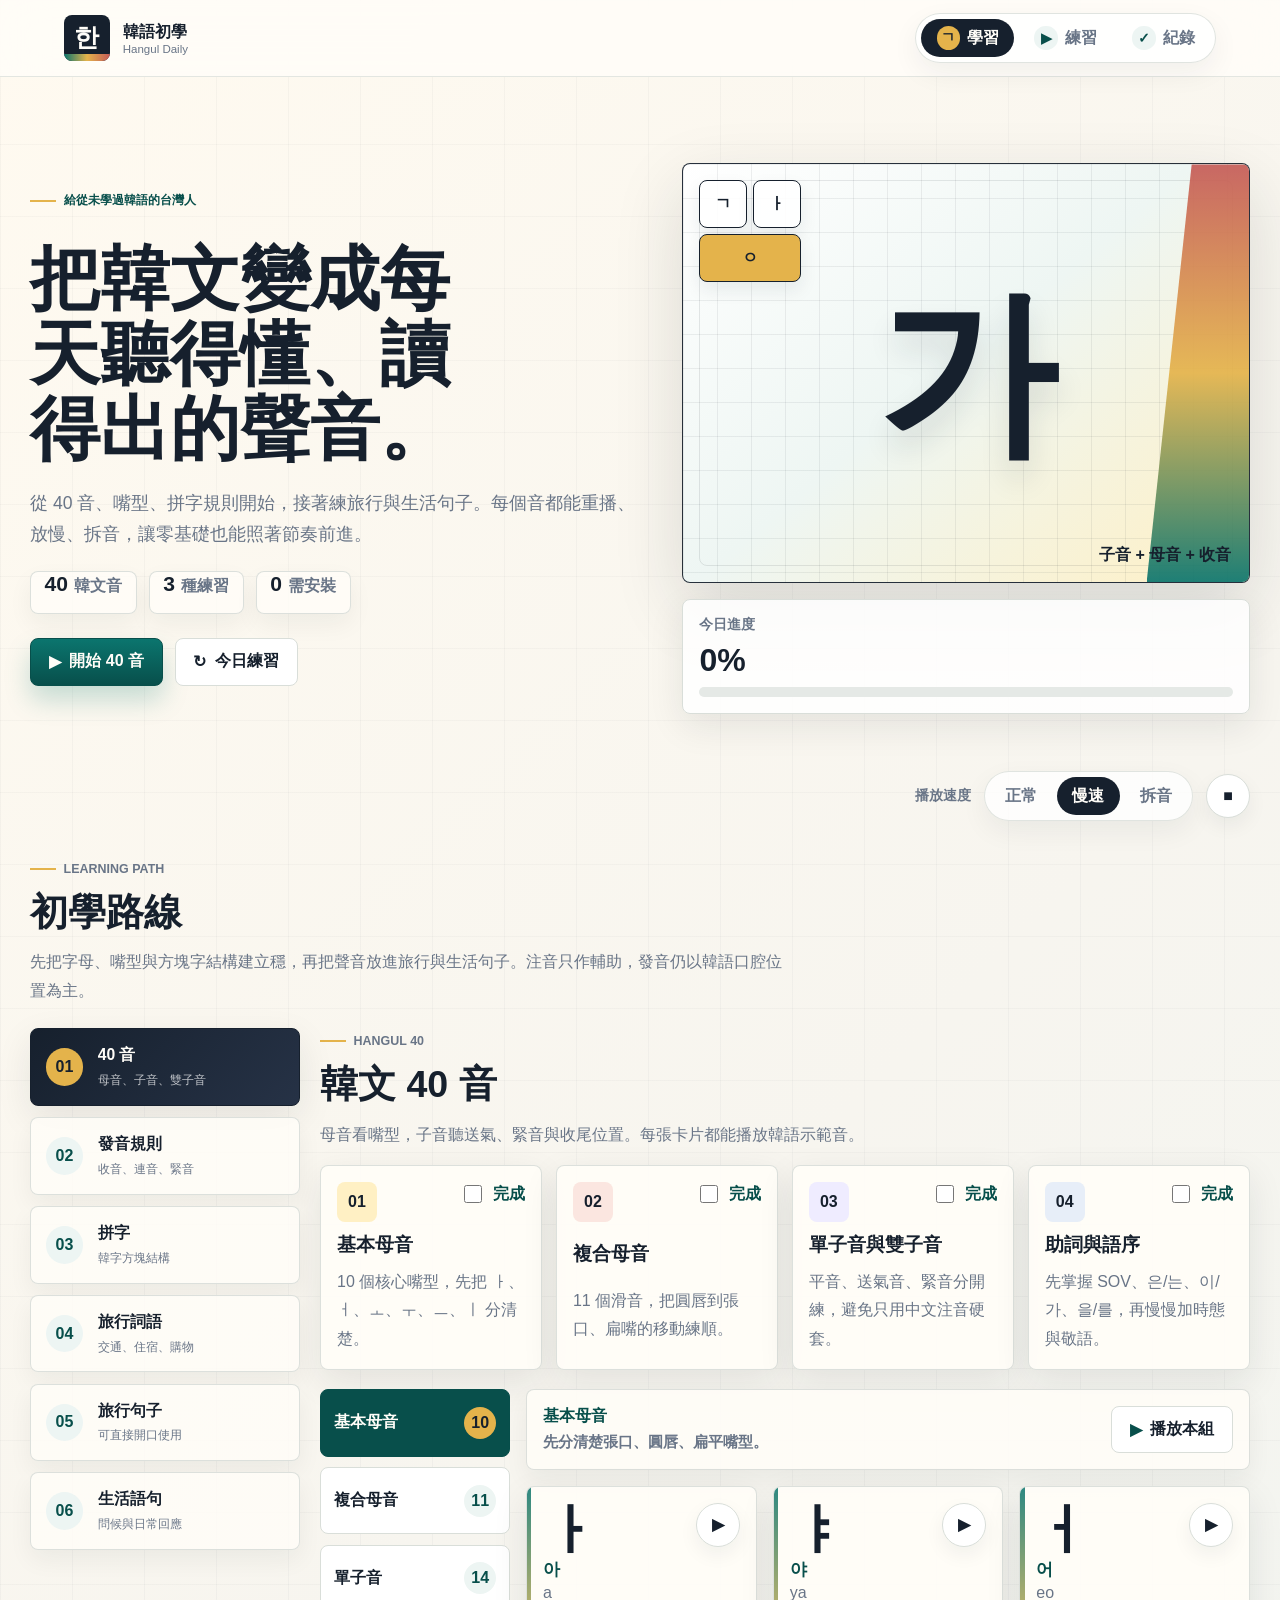
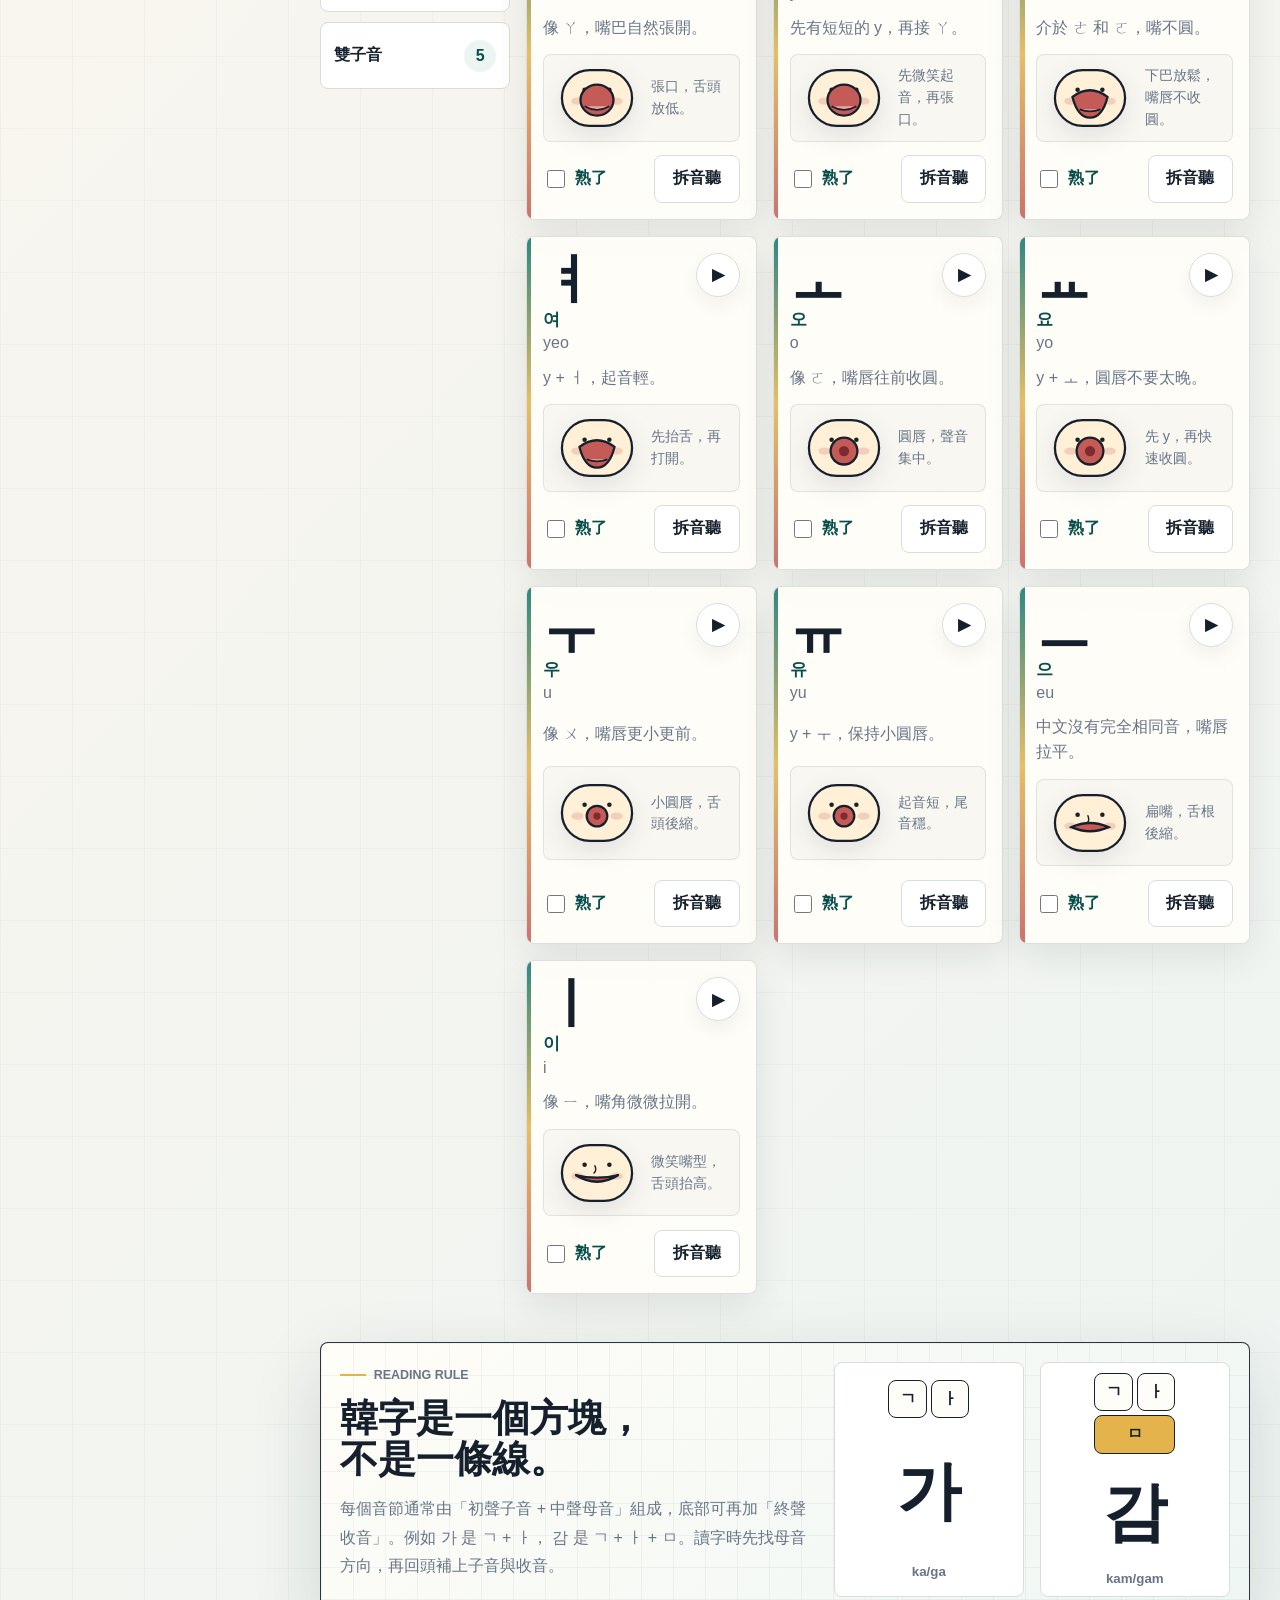
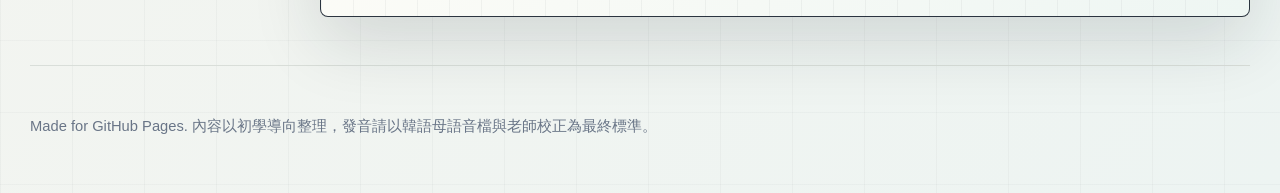
==== commit 0939090b: "Add files via upload" ====
--- a/learning.html
+++ b/learning.html
@@ -7,7 +7,7 @@
       name="description"
       content="從零開始的韓語自學網站，為台灣初學者設計，包含韓文 40 音、拼字、發音、練習與學習紀錄。"
     />
-    <title>韓語初學 | Tiffany加油 </title>
+    <title>韓語初學 | 從 40 音開始的自學網站</title>
     <link rel="stylesheet" href="styles.css" />
   </head>
   <body>
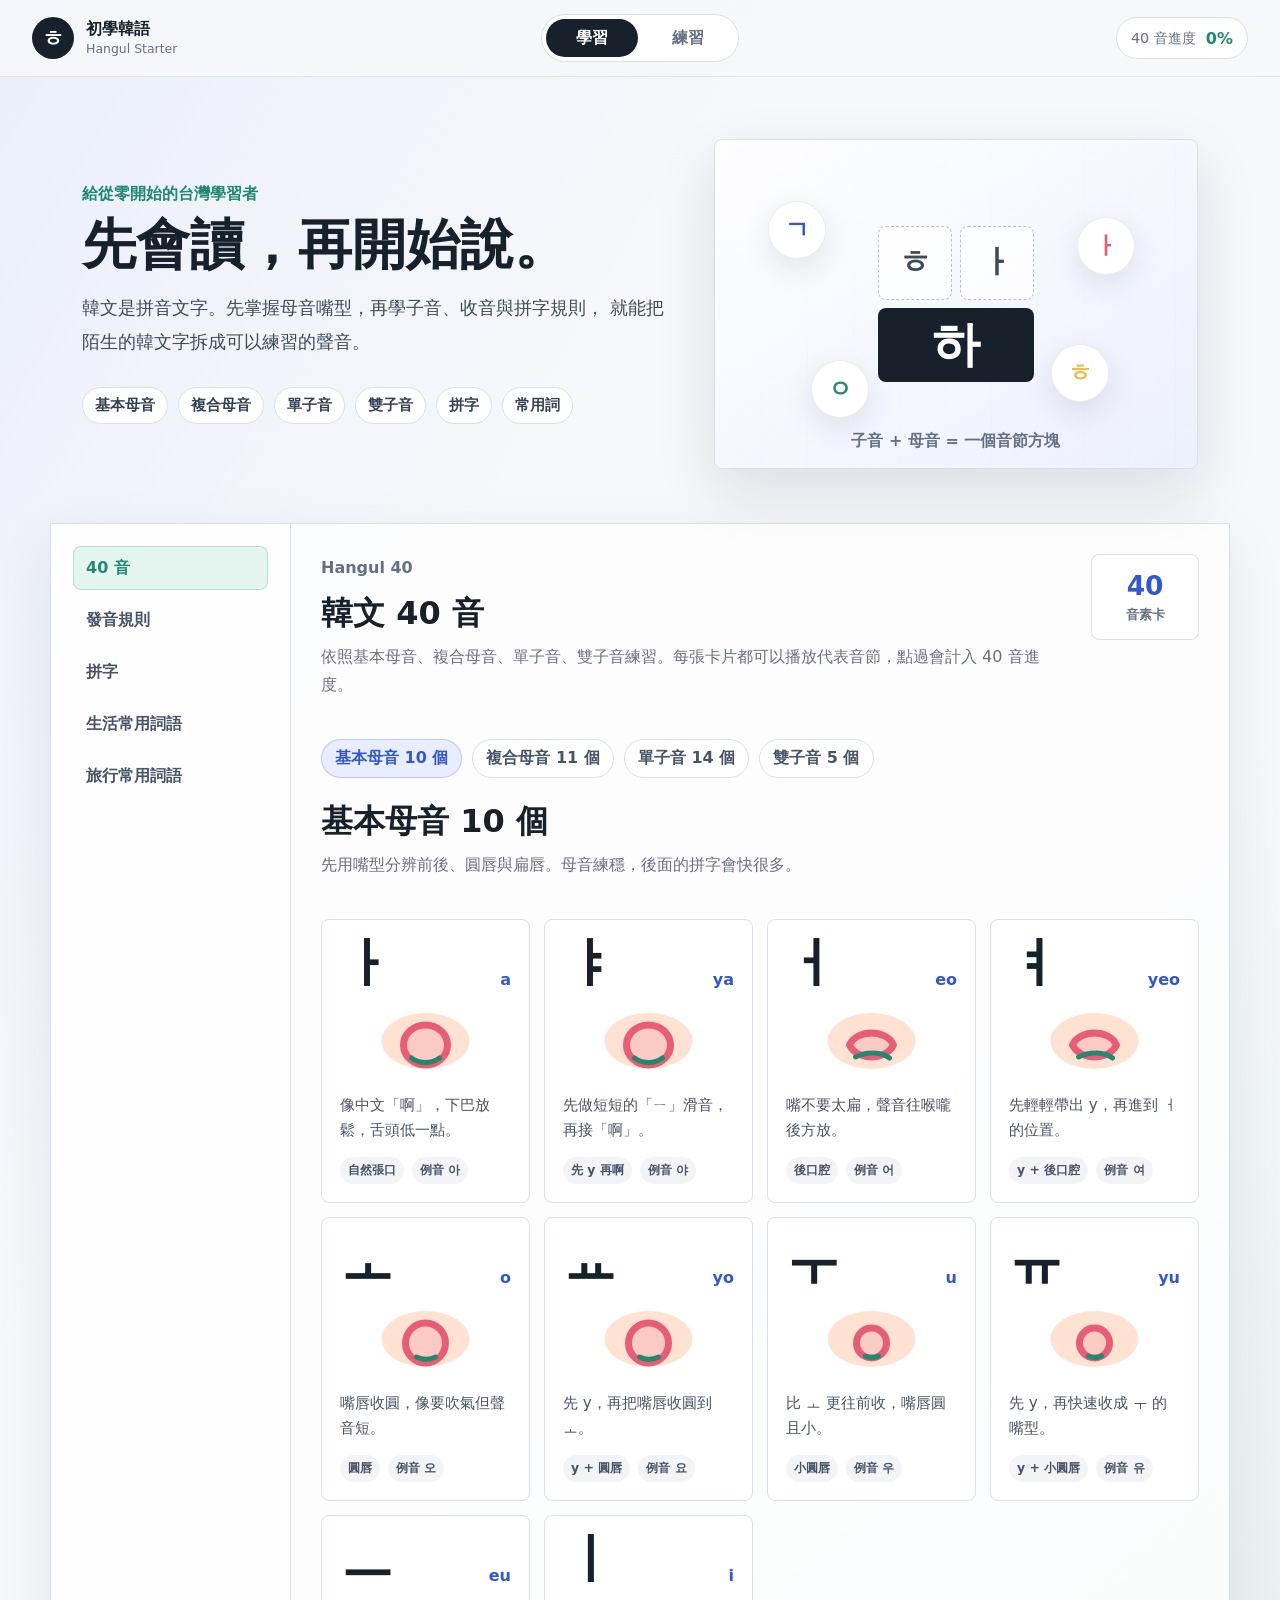
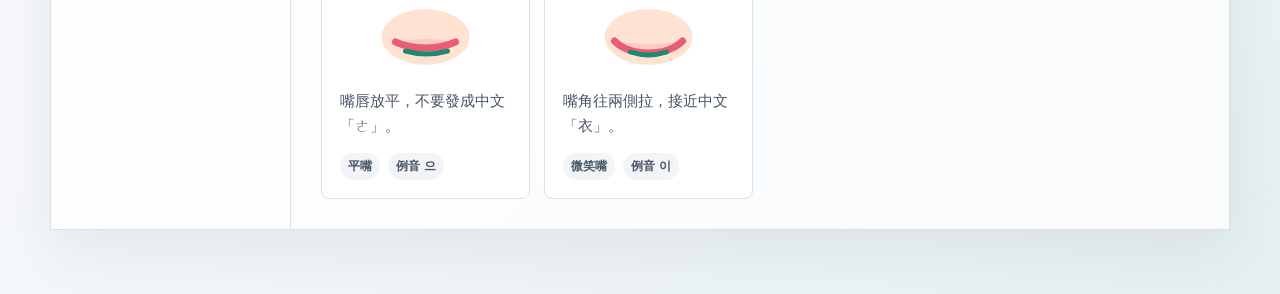
==== commit 9c1c68a0: "Add files via upload" ====
--- a/learning.html
+++ b/learning.html
@@ -1,420 +1,102 @@
 <!doctype html>
 <html lang="zh-Hant">
   <head>
-    <meta charset="utf-8" />
-    <meta name="viewport" content="width=device-width, initial-scale=1" />
+    <meta charset="UTF-8" />
+    <meta name="viewport" content="width=device-width, initial-scale=1.0" />
     <meta
       name="description"
-      content="從零開始的韓語自學網站，為台灣初學者設計，包含韓文 40 音、拼字、發音、練習與學習紀錄。"
+      content="面向台灣初學者的韓語自學網站，從韓文 40 音、發音規則、拼字到生活與旅行常用詞。"
     />
-    <title>韓語初學 | 從 40 音開始的自學網站</title>
+    <title>初學韓語 | 40 音自學網站</title>
     <link rel="stylesheet" href="styles.css" />
   </head>
   <body>
-    <header class="site-header">
-      <a class="brand" href="#learning" aria-label="回到學習頁">
-        <span class="brand-mark" aria-hidden="true">한</span>
+    <a class="skip-link" href="#main-content">跳到主要內容</a>
+
+    <header class="topbar">
+      <a class="brand" href="#learn" aria-label="初學韓語首頁">
+        <span class="brand-mark">ㅎ</span>
         <span>
-          <strong>韓語初學</strong>
-          <small>Hangul Daily</small>
+          <strong>初學韓語</strong>
+          <small>Hangul Starter</small>
         </span>
       </a>
 
-      <nav class="tab-nav" aria-label="主分頁">
-        <button class="tab-button is-active" type="button" data-tab="learning" aria-controls="learning">
-          <span aria-hidden="true">ㄱ</span>
-          學習
-        </button>
-        <button class="tab-button" type="button" data-tab="practice" aria-controls="practice">
-          <span aria-hidden="true">▶</span>
-          練習
-        </button>
-        <button class="tab-button" type="button" data-tab="record" aria-controls="record">
-          <span aria-hidden="true">✓</span>
-          紀錄
-        </button>
+      <nav class="main-tabs" aria-label="主要分頁">
+        <button class="main-tab is-active" type="button" data-main-tab="learn">學習</button>
+        <button class="main-tab" type="button" data-main-tab="practice">練習</button>
       </nav>
+
+      <div class="progress-pill" aria-live="polite">
+        <span>40 音進度</span>
+        <strong id="progress-value">0%</strong>
+      </div>
     </header>
 
-    <main>
-      <section class="hero-band" aria-labelledby="hero-title">
-        <div class="hero-copy">
-          <p class="eyebrow">給從未學過韓語的台灣人</p>
-          <h1 id="hero-title">把韓文變成每天聽得懂、讀得出的聲音。</h1>
-          <p class="hero-text">
-            從 40 音、嘴型、拼字規則開始，接著練旅行與生活句子。每個音都能重播、放慢、拆音，讓零基礎也能照著節奏前進。
+    <main id="main-content">
+      <section class="intro-section" aria-labelledby="site-title">
+        <div class="intro-copy">
+          <p class="eyebrow">給從零開始的台灣學習者</p>
+          <h1 id="site-title">先會讀，再開始說。</h1>
+          <p>
+            韓文是拼音文字。先掌握母音嘴型，再學子音、收音與拼字規則，
+            就能把陌生的韓文字拆成可以練習的聲音。
           </p>
 
-          <div class="hero-kpis" aria-label="網站重點">
-            <span><strong>40</strong> 韓文音</span>
-            <span><strong>3</strong> 種練習</span>
-            <span><strong>0</strong> 需安裝</span>
-          </div>
-
-          <div class="hero-actions" aria-label="常用動作">
-            <button class="primary-action" type="button" data-jump="soundLab">
-              <span aria-hidden="true">▶</span>
-              開始 40 音
-            </button>
-            <button class="quiet-action" type="button" data-tab-target="practice">
-              <span aria-hidden="true">↻</span>
-              今日練習
-            </button>
+          <div class="learning-track" aria-label="學習順序">
+            <span>基本母音</span>
+            <span>複合母音</span>
+            <span>單子音</span>
+            <span>雙子音</span>
+            <span>拼字</span>
+            <span>常用詞</span>
           </div>
         </div>
 
-        <div class="hero-visual" aria-label="韓文方塊字示意">
-          <div class="syllable-stage">
-            <div class="block-grid" aria-hidden="true">
-              <span>ㄱ</span>
-              <span>ㅏ</span>
-              <span>ㅇ</span>
-            </div>
-            <strong id="heroSyllable">강</strong>
-            <p>子音 + 母音 + 收音</p>
+        <div class="sound-lab" aria-label="韓文拼字示意">
+          <div class="letter-orbit" aria-hidden="true">
+            <span>ㄱ</span>
+            <span>ㅏ</span>
+            <span>ㅇ</span>
+            <span>ㅎ</span>
           </div>
-          <div class="daily-panel">
-            <span>今日進度</span>
-            <strong id="heroProgress">0%</strong>
-            <div class="progress-track" aria-hidden="true">
-              <span id="heroProgressBar"></span>
-            </div>
+          <div class="syllable-demo">
+            <span class="demo-part">ㅎ</span>
+            <span class="demo-part">ㅏ</span>
+            <strong>하</strong>
           </div>
+          <p>子音 + 母音 = 一個音節方塊</p>
         </div>
       </section>
 
-      <section class="control-strip" aria-label="播放速度">
-        <span>播放速度</span>
-        <div class="speed-control" role="group" aria-label="韓語發音播放速度">
-          <button class="speed-button" type="button" data-rate="1">正常</button>
-          <button class="speed-button is-active" type="button" data-rate="0.72">慢速</button>
-          <button class="speed-button" type="button" data-rate="0.52">拆音</button>
-        </div>
-        <button class="icon-button" type="button" id="stopSpeech" title="停止播放" aria-label="停止播放">
-          ■
-        </button>
-      </section>
-
-      <section class="tab-panel is-active" id="learning" tabindex="0" aria-labelledby="learning-title">
-        <div class="section-heading">
-          <p class="eyebrow">Learning Path</p>
-          <h2 id="learning-title">初學路線</h2>
-          <p>先把字母、嘴型與方塊字結構建立穩，再把聲音放進旅行與生活句子。注音只作輔助，發音仍以韓語口腔位置為主。</p>
-        </div>
-
-        <div class="content-shell">
-          <aside class="section-menu learning-menu" aria-label="學習內容">
-            <button class="is-active" type="button" data-learning-view="soundLab">
-              <span>01</span>
-              <strong>40 音</strong>
-              <small>母音、子音、雙子音</small>
-            </button>
-            <button type="button" data-learning-view="pronunciationRules">
-              <span>02</span>
-              <strong>發音規則</strong>
-              <small>收音、連音、緊音</small>
-            </button>
-            <button type="button" data-learning-view="spellingRules">
-              <span>03</span>
-              <strong>拼字</strong>
-              <small>韓字方塊結構</small>
-            </button>
-            <button type="button" data-learning-view="travelWords">
-              <span>04</span>
-              <strong>旅行詞語</strong>
-              <small>交通、住宿、購物</small>
-            </button>
-            <button type="button" data-learning-view="travelSentences">
-              <span>05</span>
-              <strong>旅行句子</strong>
-              <small>可直接開口使用</small>
-            </button>
-            <button type="button" data-learning-view="dailySentences">
-              <span>06</span>
-              <strong>生活語句</strong>
-              <small>問候與日常回應</small>
-            </button>
+      <section class="tab-panel is-active" id="learn-panel" data-panel="learn" aria-label="學習">
+        <div class="workspace">
+          <aside class="side-menu" aria-label="學習內容選單">
+            <button class="side-item is-active" type="button" data-learn-section="sounds">40 音</button>
+            <button class="side-item" type="button" data-learn-section="rules">發音規則</button>
+            <button class="side-item" type="button" data-learn-section="spelling">拼字</button>
+            <button class="side-item" type="button" data-learn-section="daily">生活常用詞語</button>
+            <button class="side-item" type="button" data-learn-section="travel">旅行常用詞語</button>
           </aside>
 
-          <div class="content-stage">
-            <section class="learning-view sound-lab is-active" id="soundLab" aria-labelledby="sound-title">
-              <div class="section-heading compact">
-                <p class="eyebrow">Hangul 40</p>
-                <h2 id="sound-title">韓文 40 音</h2>
-                <p>母音看嘴型，子音聽送氣、緊音與收尾位置。每張卡片都能播放韓語示範音。</p>
-              </div>
-
-              <div class="path-grid" id="lessonPath"></div>
-
-              <div class="sound-layout">
-                <aside class="group-rail" aria-label="40 音分類">
-                  <button class="group-button is-active" type="button" data-group="basicVowels">
-                    <strong>基本母音</strong>
-                    <span>10</span>
-                  </button>
-                  <button class="group-button" type="button" data-group="compoundVowels">
-                    <strong>複合母音</strong>
-                    <span>11</span>
-                  </button>
-                  <button class="group-button" type="button" data-group="singleConsonants">
-                    <strong>單子音</strong>
-                    <span>14</span>
-                  </button>
-                  <button class="group-button" type="button" data-group="doubleConsonants">
-                    <strong>雙子音</strong>
-                    <span>5</span>
-                  </button>
-                </aside>
-
-                <div class="sound-board">
-                  <div class="sound-toolbar">
-                    <div>
-                      <span id="groupLabel">基本母音</span>
-                      <strong id="groupSummary">先分清楚張口、圓唇、扁平嘴型。</strong>
-                    </div>
-                    <button class="icon-text-button" type="button" id="playGroup">
-                      <span aria-hidden="true">▶</span>
-                      播放本組
-                    </button>
-                  </div>
-                  <div class="sound-grid" id="soundGrid"></div>
-                </div>
-              </div>
-            </section>
-
-            <section class="learning-view pronunciation-section" id="pronunciationRules" aria-labelledby="pronunciation-title">
-              <div class="section-heading compact">
-                <p class="eyebrow">Pronunciation Rules</p>
-                <h2 id="pronunciation-title">發音規則</h2>
-                <p>先用最常遇到的規則建立耳朵：收音、連音、送氣與緊音。每個例子都能慢速重聽。</p>
-              </div>
-              <div class="pronunciation-grid" id="pronunciationRuleGrid"></div>
-            </section>
-
-            <section class="learning-view rule-band" id="spellingRules" aria-labelledby="rules-title">
-              <div class="rule-copy">
-                <p class="eyebrow">Reading Rule</p>
-                <h2 id="rules-title">韓字是一個方塊，不是一條線。</h2>
-                <p>
-                  每個音節通常由「初聲子音 + 中聲母音」組成，底部可再加「終聲收音」。例如 가 是 ㄱ + ㅏ，
-                  감 是 ㄱ + ㅏ + ㅁ。讀字時先找母音方向，再回頭補上子音與收音。
-                </p>
-              </div>
-
-              <div class="stack-demo" aria-label="韓字堆疊示意">
-                <div>
-                  <span>ㄱ</span>
-                  <span>ㅏ</span>
-                </div>
-                <strong>가</strong>
-                <small>ka/ga</small>
-              </div>
-              <div class="stack-demo three" aria-label="含收音的韓字堆疊示意">
-                <div>
-                  <span>ㄱ</span>
-                  <span>ㅏ</span>
-                  <span>ㅁ</span>
-                </div>
-                <strong>감</strong>
-                <small>kam/gam</small>
-              </div>
-            </section>
-
-            <section class="learning-view phrase-bank" id="travelWords" aria-labelledby="travel-words-title">
-              <div class="section-heading compact">
-                <p class="eyebrow">Travel Words</p>
-                <h2 id="travel-words-title">旅行常用詞語</h2>
-                <p>從機場、交通、餐廳到購物，先記能立刻用上的詞。</p>
-              </div>
-              <div class="word-grid" id="travelWordGrid"></div>
-            </section>
-
-            <section class="learning-view phrase-bank" id="travelSentences" aria-labelledby="travel-sentences-title">
-              <div class="section-heading compact">
-                <p class="eyebrow">Travel Sentences</p>
-                <h2 id="travel-sentences-title">旅行常用句子</h2>
-                <p>用完整句子練音節節奏，出國時可以直接拿來說。</p>
-              </div>
-              <div class="sentence-grid" id="travelSentenceGrid"></div>
-            </section>
-
-            <section class="learning-view phrase-bank" id="dailySentences" aria-labelledby="daily-sentences-title">
-              <div class="section-heading compact">
-                <p class="eyebrow">Daily Sentences</p>
-                <h2 id="daily-sentences-title">生活常用語句</h2>
-                <p>問候、感謝、確認、表達喜好，先把最常開口的句子變熟。</p>
-              </div>
-              <div class="sentence-grid" id="dailySentenceGrid"></div>
-            </section>
-          </div>
+          <article class="content-area" id="learn-content" aria-live="polite"></article>
         </div>
       </section>
 
-      <section class="tab-panel" id="practice" tabindex="0" aria-labelledby="practice-title">
-        <div class="section-heading">
-          <p class="eyebrow">Practice Room</p>
-          <h2 id="practice-title">練習</h2>
-          <p>練習不是考倒你，而是把耳朵、眼睛和嘴巴接起來。先聽音，再選字、選詞、組字。</p>
-        </div>
-
-        <div class="content-shell practice-shell">
-          <aside class="section-menu practice-mode-tabs" id="quizModeTabs" aria-label="練習項目">
-            <button class="is-active" type="button" data-mode="soundToLetter" data-practice-view="quizPanel">
-              <span>01</span>
-              <strong>聽 40 音選字</strong>
-              <small>辨認母音與子音</small>
-            </button>
-            <button type="button" data-mode="soundToWord" data-practice-view="quizPanel">
-              <span>02</span>
-              <strong>聽音選詞</strong>
-              <small>把音連到詞語</small>
-            </button>
-            <button type="button" data-mode="zhToKorean" data-practice-view="quizPanel">
-              <span>03</span>
-              <strong>看中文選韓文</strong>
-              <small>建立中韓對應</small>
-            </button>
-            <button type="button" data-practice-view="builderPanel">
-              <span>04</span>
-              <strong>拼字實驗</strong>
-              <small>組出一個方塊字</small>
-            </button>
-            <button type="button" data-practice-view="themePractice">
-              <span>05</span>
-              <strong>生活主題單字</strong>
-              <small>飲食、問路、購物</small>
-            </button>
+      <section class="tab-panel" id="practice-panel" data-panel="practice" aria-label="練習">
+        <div class="workspace">
+          <aside class="side-menu" aria-label="練習項目選單">
+            <button class="side-item is-active" type="button" data-practice-type="sound-letter">聽音選字</button>
+            <button class="side-item" type="button" data-practice-type="sound-word">聽音選詞</button>
+            <button class="side-item" type="button" data-practice-type="meaning-word">中文選韓文</button>
           </aside>
 
-          <div class="content-stage">
-            <section class="practice-view quiz-panel is-active" id="quizPanel" aria-labelledby="quiz-title">
-              <div class="panel-heading">
-                <p class="eyebrow">Listening</p>
-                <h3 id="quiz-title">聽辨小測</h3>
-              </div>
-              <div class="quiz-card">
-                <button class="round-play" type="button" id="playQuiz" aria-label="播放題目">▶</button>
-                <div>
-                  <span class="quiz-chip" id="quizLevel">40 音</span>
-                  <strong id="quizPrompt">聽音後選出正確的韓文字</strong>
-                  <p id="quizHint">慢速播放會保留韓語節奏，但讓起音更清楚。</p>
-                </div>
-              </div>
-              <div class="answer-grid" id="answerGrid"></div>
-              <p class="result-line" id="quizResult" aria-live="polite"></p>
-              <button class="primary-action full" type="button" id="nextQuiz">
-                <span aria-hidden="true">↻</span>
-                下一題
-              </button>
-            </section>
-
-            <section class="practice-view builder-panel" id="builderPanel" aria-labelledby="builder-title">
-              <div class="panel-heading">
-                <p class="eyebrow">Syllable Builder</p>
-                <h3 id="builder-title">拼字實驗</h3>
-              </div>
-              <div class="builder-stage">
-                <strong id="builtSyllable">가</strong>
-                <button class="icon-button large" type="button" id="playBuilt" title="播放拼出的字" aria-label="播放拼出的字">
-                  ▶
-                </button>
-              </div>
-              <div class="builder-controls">
-                <label>
-                  初聲
-                  <select id="initialSelect"></select>
-                </label>
-                <label>
-                  中聲
-                  <select id="vowelSelect"></select>
-                </label>
-                <label>
-                  收音
-                  <select id="finalSelect"></select>
-                </label>
-              </div>
-              <p class="builder-note" id="builderNote">ㄱ + ㅏ = 가</p>
-            </section>
-
-            <section class="practice-view theme-practice" id="themePractice" aria-labelledby="theme-title">
-              <div class="section-heading compact">
-                <p class="eyebrow">Daily Words</p>
-                <h2 id="theme-title">生活主題單字</h2>
-              </div>
-              <div class="theme-tabs" id="themeTabs" role="group" aria-label="生活主題"></div>
-              <div class="word-grid" id="wordGrid"></div>
-            </section>
-          </div>
+          <article class="content-area" id="practice-content" aria-live="polite"></article>
         </div>
-      </section>
-
-      <section class="tab-panel" id="record" tabindex="0" aria-labelledby="record-title">
-        <div class="section-heading">
-          <p class="eyebrow">Record</p>
-          <h2 id="record-title">紀錄</h2>
-          <p>資料會存在這台裝置的瀏覽器裡，適合個人自學與 GitHub Pages 靜態網站。</p>
-        </div>
-
-        <div class="record-grid">
-          <section class="stat-panel" aria-label="學習統計">
-            <div class="stat">
-              <span>今日分鐘</span>
-              <strong id="todayMinutes">0</strong>
-            </div>
-            <div class="stat">
-              <span>熟悉音標</span>
-              <strong id="knownSounds">0/40</strong>
-            </div>
-            <div class="stat">
-              <span>連續打卡</span>
-              <strong id="streakDays">0</strong>
-            </div>
-          </section>
-
-          <section class="checkin-panel" aria-labelledby="checkin-title">
-            <div class="panel-heading">
-              <p class="eyebrow">Daily Check-in</p>
-              <h3 id="checkin-title">今日打卡</h3>
-            </div>
-            <div class="checklist" id="dailyChecklist"></div>
-            <button class="primary-action full" type="button" id="checkInButton">
-              <span aria-hidden="true">✓</span>
-              完成今日學習
-            </button>
-          </section>
-
-          <section class="notes-panel" aria-labelledby="notes-title">
-            <div class="panel-heading">
-              <p class="eyebrow">Notes</p>
-              <h3 id="notes-title">我的筆記</h3>
-            </div>
-            <textarea id="studyNotes" rows="8" placeholder="例：ㅓ 和 ㅗ 要分清楚；밥을 먹어요 的動詞在最後。"></textarea>
-            <div class="note-actions">
-              <button class="quiet-action" type="button" id="exportProgress">
-                <span aria-hidden="true">↓</span>
-                匯出紀錄
-              </button>
-              <button class="danger-action" type="button" id="resetProgress">
-                <span aria-hidden="true">×</span>
-                清除紀錄
-              </button>
-            </div>
-          </section>
-        </div>
-
-        <section class="week-panel" aria-labelledby="week-title">
-          <div class="panel-heading">
-            <p class="eyebrow">This Week</p>
-            <h3 id="week-title">七日學習溫度</h3>
-          </div>
-          <div class="week-bars" id="weekBars"></div>
-        </section>
       </section>
     </main>
 
-    <footer class="site-footer">
-      <p>Made for GitHub Pages. 內容以初學導向整理，發音請以韓語母語音檔與老師校正為最終標準。</p>
-    </footer>
+    <div class="toast" id="toast" role="status" aria-live="polite"></div>
 
     <script src="script.js"></script>
   </body>
--- a/styles.css
+++ b/styles.css
@@ -1,29 +1,19 @@
 :root {
-  color-scheme: light;
-  --ink: #16202d;
-  --ink-2: #263246;
-  --muted: #697587;
-  --soft: #8a94a5;
-  --paper: #f7f5ef;
-  --paper-2: #f1f5f4;
-  --surface: #fffdf8;
-  --surface-2: #ffffff;
-  --line: #d9ded9;
-  --line-strong: #b9c2bd;
-  --jade: #0b756e;
-  --jade-2: #084f4b;
-  --rose: #c55b57;
-  --rose-soft: #fbe6e0;
-  --amber: #e4b34b;
-  --amber-soft: #fff0c4;
-  --blue: #486ca8;
-  --blue-soft: #e7eef8;
-  --plum: #6e5fb8;
-  --plum-soft: #efecff;
-  --shadow: 0 24px 70px rgba(22, 32, 45, 0.14);
-  --shadow-soft: 0 12px 36px rgba(22, 32, 45, 0.09);
+  --ink: #17212b;
+  --muted: #667085;
+  --line: #d9e0e7;
+  --surface: #ffffff;
+  --page: #f6f8fb;
+  --green: #1f8a70;
+  --green-soft: #e4f4ee;
+  --coral: #e85d75;
+  --coral-soft: #fde9ed;
+  --blue: #3157d5;
+  --blue-soft: #e8edff;
+  --amber: #f2b84b;
+  --amber-soft: #fff4d8;
+  --shadow: 0 22px 60px rgba(28, 38, 52, 0.12);
   --radius: 8px;
-  --ease: cubic-bezier(0.2, 0.8, 0.2, 1);
 }
 
 * {
@@ -36,1637 +26,931 @@
 
 body {
   margin: 0;
-  min-width: 320px;
-  color: var(--ink);
   background:
-    linear-gradient(90deg, rgba(22, 32, 45, 0.032) 1px, transparent 1px),
-    linear-gradient(rgba(22, 32, 45, 0.028) 1px, transparent 1px),
-    linear-gradient(135deg, #fffaf0 0%, #f7f5ef 42%, #edf4f2 100%);
-  background-size: 72px 72px, 72px 72px, auto;
+    linear-gradient(120deg, rgba(49, 87, 213, 0.06), transparent 34%),
+    linear-gradient(140deg, transparent 60%, rgba(31, 138, 112, 0.08)),
+    var(--page);
+  color: var(--ink);
   font-family:
     "Noto Sans TC",
+    "PingFang TC",
     "Microsoft JhengHei",
-    "PingFang TC",
-    "Segoe UI",
+    "Apple SD Gothic Neo",
+    system-ui,
     sans-serif;
-  letter-spacing: 0;
 }
 
 button,
-select,
-textarea {
+select {
   font: inherit;
-  letter-spacing: 0;
 }
 
 button {
   cursor: pointer;
 }
 
-button:focus-visible,
-select:focus-visible,
-textarea:focus-visible,
-a:focus-visible {
-  outline: 3px solid rgba(11, 117, 110, 0.28);
-  outline-offset: 3px;
+.skip-link {
+  position: fixed;
+  left: 16px;
+  top: -48px;
+  z-index: 20;
+  background: var(--ink);
+  color: #fff;
+  padding: 10px 14px;
+  border-radius: var(--radius);
+  text-decoration: none;
+  transition: top 0.2s ease;
+}
+
+.skip-link:focus {
+  top: 12px;
+}
+
+.topbar {
+  position: sticky;
+  top: 0;
+  z-index: 10;
+  display: grid;
+  grid-template-columns: 1fr auto 1fr;
+  align-items: center;
+  gap: 24px;
+  padding: 14px 32px;
+  border-bottom: 1px solid rgba(217, 224, 231, 0.82);
+  background: rgba(246, 248, 251, 0.88);
+  backdrop-filter: blur(18px);
+}
+
+.brand {
+  display: inline-flex;
+  align-items: center;
+  gap: 12px;
+  min-width: 0;
+  color: var(--ink);
+  text-decoration: none;
+}
+
+.brand-mark {
+  display: grid;
+  place-items: center;
+  width: 42px;
+  height: 42px;
+  border-radius: 50%;
+  background: var(--ink);
+  color: #fff;
+  font-size: 1.35rem;
+  font-weight: 800;
+}
+
+.brand strong,
+.brand small {
+  display: block;
+  line-height: 1.15;
+}
+
+.brand small {
+  margin-top: 3px;
+  color: var(--muted);
+  font-size: 0.78rem;
+}
+
+.main-tabs {
+  display: inline-grid;
+  grid-template-columns: repeat(2, 92px);
+  gap: 4px;
+  padding: 4px;
+  border: 1px solid var(--line);
+  border-radius: 999px;
+  background: #fff;
+}
+
+.main-tab {
+  height: 38px;
+  border: 0;
+  border-radius: 999px;
+  background: transparent;
+  color: var(--muted);
+  font-weight: 700;
+}
+
+.main-tab.is-active {
+  background: var(--ink);
+  color: #fff;
+}
+
+.progress-pill {
+  justify-self: end;
+  display: inline-flex;
+  align-items: center;
+  gap: 10px;
+  min-height: 42px;
+  padding: 8px 14px;
+  border: 1px solid var(--line);
+  border-radius: 999px;
+  background: #fff;
+  color: var(--muted);
+  font-size: 0.9rem;
+}
+
+.progress-pill strong {
+  color: var(--green);
+  font-size: 1rem;
+}
+
+.intro-section {
+  display: grid;
+  grid-template-columns: minmax(0, 1.1fr) minmax(320px, 0.9fr);
+  gap: 40px;
+  align-items: center;
+  max-width: 1180px;
+  margin: 0 auto;
+  padding: 62px 32px 54px;
+}
+
+.intro-copy {
+  max-width: 660px;
+}
+
+.eyebrow {
+  margin: 0 0 12px;
+  color: var(--green);
+  font-weight: 800;
 }
 
 h1,
 h2,
 h3,
 p {
-  overflow-wrap: anywhere;
-}
-
-h1,
-h2,
-h3 {
-  margin: 0;
-  line-height: 1.08;
-  text-wrap: balance;
-}
-
-::selection {
-  color: var(--ink);
-  background: var(--amber-soft);
+  margin-top: 0;
 }
 
 h1 {
-  max-width: 10.5em;
-  font-family:
-    "Noto Serif TC",
-    "Microsoft JhengHei",
-    serif;
-  font-size: 4.35rem;
-  font-weight: 900;
-}
-
-h2 {
-  font-size: 2.35rem;
-  font-weight: 900;
-}
-
-h3 {
-  font-size: 1.16rem;
-  font-weight: 900;
-}
-
-main,
-.site-footer {
-  width: min(1220px, calc(100% - 2rem));
-  margin: 0 auto;
-}
-
-.site-header {
-  position: sticky;
-  top: 0;
-  z-index: 30;
+  margin-bottom: 18px;
+  font-size: 3.35rem;
+  line-height: 1.04;
+}
+
+.intro-copy > p:not(.eyebrow) {
+  max-width: 620px;
+  color: #3d4a58;
+  font-size: 1.12rem;
+  line-height: 1.9;
+}
+
+.learning-track {
   display: flex;
-  align-items: center;
-  justify-content: space-between;
-  gap: 1rem;
-  padding: 0.82rem 5vw;
-  border-bottom: 1px solid rgba(217, 222, 217, 0.72);
-  background: rgba(255, 253, 248, 0.86);
-  backdrop-filter: blur(22px);
-}
-
-.brand {
+  flex-wrap: wrap;
+  gap: 10px;
+  margin-top: 28px;
+}
+
+.learning-track span {
   display: inline-flex;
   align-items: center;
-  gap: 0.82rem;
-  color: var(--ink);
-  text-decoration: none;
-  white-space: nowrap;
-}
-
-.brand-mark {
+  min-height: 36px;
+  padding: 8px 12px;
+  border: 1px solid var(--line);
+  border-radius: 999px;
+  background: #fff;
+  color: #344054;
+  font-size: 0.92rem;
+  font-weight: 700;
+}
+
+.sound-lab {
   position: relative;
-  display: grid;
-  width: 2.85rem;
-  height: 2.85rem;
+  min-height: 330px;
+  display: grid;
   place-items: center;
   overflow: hidden;
-  border-radius: var(--radius);
-  color: var(--surface);
+  border: 1px solid var(--line);
+  border-radius: var(--radius);
+  background:
+    linear-gradient(145deg, rgba(255, 255, 255, 0.92), rgba(232, 237, 255, 0.72)),
+    repeating-linear-gradient(90deg, rgba(23, 33, 43, 0.04) 0 1px, transparent 1px 46px);
+  box-shadow: var(--shadow);
+}
+
+.letter-orbit {
+  position: absolute;
+  inset: 28px;
+  pointer-events: none;
+}
+
+.letter-orbit span {
+  position: absolute;
+  display: grid;
+  place-items: center;
+  width: 58px;
+  height: 58px;
+  border: 1px solid rgba(23, 33, 43, 0.08);
+  border-radius: 50%;
+  background: #fff;
+  color: var(--blue);
+  font-size: 1.5rem;
+  font-weight: 900;
+  box-shadow: 0 10px 30px rgba(28, 38, 52, 0.1);
+  animation: floatLetter 5s ease-in-out infinite;
+}
+
+.letter-orbit span:nth-child(1) {
+  left: 6%;
+  top: 12%;
+}
+
+.letter-orbit span:nth-child(2) {
+  right: 8%;
+  top: 18%;
+  color: var(--coral);
+  animation-delay: -1.4s;
+}
+
+.letter-orbit span:nth-child(3) {
+  left: 16%;
+  bottom: 8%;
+  color: var(--green);
+  animation-delay: -2.6s;
+}
+
+.letter-orbit span:nth-child(4) {
+  right: 14%;
+  bottom: 14%;
+  color: var(--amber);
+  animation-delay: -3.8s;
+}
+
+.syllable-demo {
+  position: relative;
+  z-index: 1;
+  display: grid;
+  grid-template-columns: repeat(2, 74px);
+  grid-template-rows: repeat(2, 74px);
+  gap: 8px;
+  place-items: center;
+}
+
+.demo-part,
+.syllable-demo strong {
+  display: grid;
+  place-items: center;
+  width: 74px;
+  height: 74px;
+  border-radius: var(--radius);
+  font-size: 2rem;
+  font-weight: 900;
+}
+
+.demo-part {
+  border: 1px dashed rgba(23, 33, 43, 0.28);
+  background: rgba(255, 255, 255, 0.78);
+  color: #3d4a58;
+}
+
+.syllable-demo strong {
+  grid-column: 1 / -1;
+  width: 156px;
   background: var(--ink);
-  font-size: 1.55rem;
-  font-weight: 900;
+  color: #fff;
+  font-size: 3rem;
+}
+
+.sound-lab p {
+  position: absolute;
+  left: 20px;
+  right: 20px;
+  bottom: 16px;
+  margin: 0;
+  color: var(--muted);
+  text-align: center;
+  font-weight: 700;
+}
+
+.tab-panel {
+  display: none;
+}
+
+.tab-panel.is-active {
+  display: block;
+}
+
+.workspace {
+  display: grid;
+  grid-template-columns: 240px minmax(0, 1fr);
+  max-width: 1180px;
+  min-height: 650px;
+  margin: 0 auto 64px;
+  border: 1px solid var(--line);
+  background: rgba(255, 255, 255, 0.78);
+  box-shadow: 0 18px 55px rgba(28, 38, 52, 0.08);
+}
+
+.side-menu {
+  display: flex;
+  flex-direction: column;
+  gap: 8px;
+  padding: 22px;
+  border-right: 1px solid var(--line);
+  background: rgba(255, 255, 255, 0.68);
+}
+
+.side-item {
+  min-height: 44px;
+  padding: 10px 12px;
+  border: 1px solid transparent;
+  border-radius: var(--radius);
+  background: transparent;
+  color: #475467;
+  text-align: left;
+  font-weight: 800;
+}
+
+.side-item:hover,
+.side-item:focus-visible {
+  border-color: var(--line);
+  background: #fff;
+  color: var(--ink);
+}
+
+.side-item.is-active {
+  border-color: rgba(31, 138, 112, 0.22);
+  background: var(--green-soft);
+  color: var(--green);
+}
+
+.content-area {
+  min-width: 0;
+  padding: 30px;
+}
+
+.section-head {
+  display: grid;
+  grid-template-columns: minmax(0, 1fr) auto;
+  gap: 18px;
+  align-items: start;
+  margin-bottom: 24px;
+}
+
+.section-head h2 {
+  margin-bottom: 10px;
+  font-size: 2rem;
+  line-height: 1.22;
+}
+
+.section-head p {
+  max-width: 720px;
+  color: var(--muted);
+  line-height: 1.75;
+}
+
+.mini-stat {
+  display: grid;
+  place-items: center;
+  min-width: 108px;
+  min-height: 86px;
+  padding: 12px;
+  border: 1px solid var(--line);
+  border-radius: var(--radius);
+  background: #fff;
+}
+
+.mini-stat strong {
+  color: var(--blue);
+  font-size: 1.65rem;
+}
+
+.mini-stat span {
+  color: var(--muted);
+  font-size: 0.82rem;
+  font-weight: 800;
+}
+
+.chip-row {
+  display: flex;
+  flex-wrap: wrap;
+  gap: 10px;
+  margin-bottom: 24px;
+}
+
+.chip {
+  min-height: 38px;
+  padding: 8px 13px;
+  border: 1px solid var(--line);
+  border-radius: 999px;
+  background: #fff;
+  color: #475467;
+  font-weight: 800;
+}
+
+.chip.is-active {
+  border-color: rgba(49, 87, 213, 0.24);
+  background: var(--blue-soft);
+  color: var(--blue);
+}
+
+.sound-grid {
+  display: grid;
+  grid-template-columns: repeat(auto-fit, minmax(190px, 1fr));
+  gap: 14px;
+}
+
+.sound-card {
+  position: relative;
+  display: grid;
+  gap: 14px;
+  min-height: 258px;
+  padding: 18px;
+  border: 1px solid var(--line);
+  border-radius: var(--radius);
+  background: #fff;
+  color: inherit;
+  text-align: left;
+  transition:
+    transform 0.18s ease,
+    box-shadow 0.18s ease,
+    border-color 0.18s ease;
+}
+
+.sound-card:hover,
+.sound-card:focus-visible {
+  transform: translateY(-3px);
+  border-color: rgba(31, 138, 112, 0.32);
+  box-shadow: 0 18px 42px rgba(28, 38, 52, 0.12);
+}
+
+.sound-card.is-complete::after {
+  content: "已練";
+  position: absolute;
+  right: 12px;
+  top: 12px;
+  padding: 5px 8px;
+  border-radius: 999px;
+  background: var(--green-soft);
+  color: var(--green);
+  font-size: 0.76rem;
+  font-weight: 900;
+}
+
+.sound-symbol {
+  display: flex;
+  align-items: end;
+  justify-content: space-between;
+  gap: 12px;
+}
+
+.sound-symbol strong {
+  color: var(--ink);
+  font-family: "Apple SD Gothic Neo", "Malgun Gothic", "Noto Sans KR", sans-serif;
+  font-size: 3.35rem;
+  line-height: 0.95;
+}
+
+.sound-symbol span {
+  color: var(--blue);
+  font-weight: 900;
+}
+
+.mouth-art {
+  width: 100%;
+  height: 76px;
+}
+
+.mouth-art .skin {
+  fill: #ffe2d2;
+}
+
+.mouth-art .lip {
+  fill: none;
+  stroke: var(--coral);
+  stroke-width: 7;
+  stroke-linecap: round;
+  stroke-linejoin: round;
+}
+
+.mouth-art .fill {
+  fill: rgba(232, 93, 117, 0.17);
+}
+
+.mouth-art .tongue {
+  fill: none;
+  stroke: var(--green);
+  stroke-width: 5;
+  stroke-linecap: round;
+}
+
+.mouth-art .air {
+  fill: none;
+  stroke: var(--blue);
+  stroke-width: 4;
+  stroke-linecap: round;
+  stroke-dasharray: 4 8;
+  animation: dashAir 1.8s linear infinite;
+}
+
+.sound-tip {
+  margin: 0;
+  color: #475467;
+  font-size: 0.95rem;
+  line-height: 1.65;
+}
+
+.sound-meta {
+  display: flex;
+  flex-wrap: wrap;
+  gap: 8px;
+}
+
+.sound-meta span {
+  padding: 5px 8px;
+  border-radius: 999px;
+  background: #f2f4f7;
+  color: #475467;
+  font-size: 0.78rem;
+  font-weight: 800;
+}
+
+.rule-grid,
+.phrase-grid {
+  display: grid;
+  grid-template-columns: repeat(auto-fit, minmax(240px, 1fr));
+  gap: 14px;
+}
+
+.rule-card,
+.phrase-card {
+  padding: 18px;
+  border: 1px solid var(--line);
+  border-radius: var(--radius);
+  background: #fff;
+}
+
+.rule-card h3,
+.phrase-card h3 {
+  margin-bottom: 10px;
+  font-size: 1.12rem;
+}
+
+.rule-card p,
+.phrase-card p {
+  color: #475467;
+  line-height: 1.68;
+}
+
+.example-strip {
+  display: flex;
+  flex-wrap: wrap;
+  gap: 8px;
+  margin-top: 14px;
+}
+
+.example-strip span {
+  padding: 7px 9px;
+  border-radius: var(--radius);
+  background: #f2f4f7;
+  color: var(--ink);
+  font-family: "Apple SD Gothic Neo", "Malgun Gothic", "Noto Sans KR", sans-serif;
+  font-weight: 900;
+}
+
+.builder-layout {
+  display: grid;
+  grid-template-columns: minmax(0, 1fr) 280px;
+  gap: 22px;
+  align-items: start;
+}
+
+.builder-controls {
+  display: grid;
+  gap: 16px;
+}
+
+.select-group {
+  display: grid;
+  gap: 7px;
+}
+
+.select-group label {
+  color: #344054;
+  font-weight: 900;
+}
+
+.select-group select {
+  width: 100%;
+  min-height: 48px;
+  padding: 9px 12px;
+  border: 1px solid var(--line);
+  border-radius: var(--radius);
+  background: #fff;
+  color: var(--ink);
+  font-weight: 800;
+}
+
+.syllable-output {
+  display: grid;
+  gap: 18px;
+  justify-items: center;
+  padding: 24px;
+  border: 1px solid var(--line);
+  border-radius: var(--radius);
+  background:
+    linear-gradient(145deg, var(--blue-soft), #fff),
+    #fff;
+}
+
+.syllable-output strong {
+  display: grid;
+  place-items: center;
+  width: 160px;
+  height: 160px;
+  border-radius: var(--radius);
+  background: var(--ink);
+  color: #fff;
+  font-family: "Apple SD Gothic Neo", "Malgun Gothic", "Noto Sans KR", sans-serif;
+  font-size: 5.5rem;
   line-height: 1;
 }
 
-.brand-mark::after {
-  position: absolute;
-  inset: auto 0 0;
-  height: 0.42rem;
-  background: linear-gradient(90deg, var(--jade), var(--amber), var(--rose));
-  content: "";
-}
-
-.brand strong,
-.brand small {
-  display: block;
-}
-
-.brand strong {
-  font-size: 1rem;
-}
-
-.brand small {
-  color: var(--muted);
-  font-size: 0.72rem;
-}
-
-.tab-nav,
-.speed-control,
-.theme-tabs {
-  display: inline-flex;
-  align-items: center;
-  gap: 0.32rem;
-  padding: 0.32rem;
-  border: 1px solid rgba(217, 222, 217, 0.82);
-  border-radius: 999px;
-  background: rgba(255, 255, 255, 0.78);
-  box-shadow: 0 10px 28px rgba(22, 32, 45, 0.06);
-}
-
-.tab-button,
-.speed-button,
-.theme-tabs button {
+.syllable-output p {
+  margin: 0;
+  color: #475467;
+  text-align: center;
+  line-height: 1.6;
+}
+
+.play-button,
+.next-button {
   display: inline-flex;
   align-items: center;
   justify-content: center;
-  gap: 0.45rem;
-  min-height: 2.35rem;
-  padding: 0 0.95rem;
+  gap: 8px;
+  min-height: 42px;
+  padding: 9px 14px;
   border: 0;
-  border-radius: 999px;
+  border-radius: var(--radius);
+  background: var(--ink);
+  color: #fff;
+  font-weight: 900;
+}
+
+.play-button.secondary {
+  border: 1px solid var(--line);
+  background: #fff;
+  color: var(--ink);
+}
+
+.phrase-card {
+  display: grid;
+  gap: 10px;
+}
+
+.phrase-main {
+  display: flex;
+  align-items: start;
+  justify-content: space-between;
+  gap: 14px;
+}
+
+.phrase-main strong {
+  color: var(--ink);
+  font-family: "Apple SD Gothic Neo", "Malgun Gothic", "Noto Sans KR", sans-serif;
+  font-size: 1.45rem;
+}
+
+.phrase-main span {
+  color: var(--green);
+  font-weight: 900;
+}
+
+.phrase-note {
+  margin: 0;
   color: var(--muted);
-  background: transparent;
-  font-weight: 850;
-  transition:
-    color 0.2s var(--ease),
-    background 0.2s var(--ease),
-    transform 0.2s var(--ease);
-}
-
-.tab-button:hover,
-.speed-button:hover,
-.theme-tabs button:hover {
-  color: var(--ink);
-  transform: translateY(-1px);
-}
-
-.tab-button span {
-  display: grid;
-  width: 1.45rem;
-  height: 1.45rem;
-  place-items: center;
-  border-radius: 50%;
-  color: var(--jade-2);
-  background: #edf5f3;
-  font-size: 0.85rem;
-}
-
-.tab-button.is-active,
-.speed-button.is-active,
-.theme-tabs button.is-active {
-  color: var(--surface);
-  background: var(--ink);
-}
-
-.tab-button.is-active span {
-  color: var(--ink);
-  background: var(--amber);
-}
-
-.hero-band {
-  display: grid;
-  grid-template-columns: minmax(0, 1.04fr) minmax(340px, 0.96fr);
-  gap: 2.35rem;
-  align-items: center;
-  min-height: 590px;
-  padding: 5.4rem 0 2.8rem;
-}
-
-.hero-copy {
-  display: grid;
-  gap: 1.3rem;
-}
-
-.eyebrow {
-  display: inline-flex;
-  align-items: center;
-  gap: 0.5rem;
-  width: fit-content;
-  margin: 0 0 0.72rem;
-  color: var(--jade-2);
-  font-size: 0.78rem;
-  font-weight: 900;
-  text-transform: uppercase;
-}
-
-.eyebrow::before {
-  width: 1.6rem;
-  height: 2px;
-  background: var(--amber);
-  content: "";
-}
-
-.hero-text,
-.section-heading p,
-.rule-copy p,
-.site-footer,
-.builder-note,
-.quiz-card p,
-.pronunciation-card p,
-.sentence-card p,
-.word-card p,
-.lesson-card p,
-.sound-tip {
-  color: var(--muted);
-  line-height: 1.78;
-}
-
-.hero-text {
-  max-width: 43rem;
-  margin: 0;
-  font-size: 1.1rem;
-}
-
-.hero-kpis {
+}
+
+.practice-shell {
+  display: grid;
+  gap: 22px;
+}
+
+.score-row {
   display: flex;
   flex-wrap: wrap;
-  gap: 0.75rem;
-}
-
-.hero-kpis span {
-  display: inline-flex;
-  align-items: baseline;
-  gap: 0.38rem;
-  min-height: 2.7rem;
-  padding: 0 0.85rem;
-  border: 1px solid rgba(217, 222, 217, 0.92);
-  border-radius: var(--radius);
-  color: var(--muted);
-  background: rgba(255, 253, 248, 0.82);
-  box-shadow: 0 10px 24px rgba(22, 32, 45, 0.055);
-  font-weight: 900;
-}
-
-.hero-kpis strong {
-  color: var(--ink);
-  font-size: 1.32rem;
-}
-
-.hero-actions,
-.note-actions {
-  display: flex;
-  flex-wrap: wrap;
-  gap: 0.75rem;
-  margin-top: 0.2rem;
-}
-
-.primary-action,
-.quiet-action,
-.danger-action,
-.icon-text-button {
-  display: inline-flex;
-  align-items: center;
-  justify-content: center;
-  gap: 0.55rem;
-  min-height: 2.95rem;
-  padding: 0 1.1rem;
-  border-radius: var(--radius);
-  font-weight: 900;
-  transition:
-    border-color 0.2s var(--ease),
-    box-shadow 0.2s var(--ease),
-    transform 0.2s var(--ease),
-    background 0.2s var(--ease);
-}
-
-.primary-action {
-  border: 1px solid var(--jade-2);
-  color: var(--surface);
-  background: linear-gradient(180deg, var(--jade), var(--jade-2));
-  box-shadow: 0 14px 26px rgba(11, 117, 110, 0.22);
-}
-
-.quiet-action,
-.icon-text-button {
-  border: 1px solid var(--line);
-  color: var(--ink);
-  background: var(--surface-2);
-}
-
-.danger-action {
-  border: 1px solid #edb3aa;
-  color: #8b2e28;
-  background: #fff1ed;
-}
-
-.primary-action:hover,
-.quiet-action:hover,
-.danger-action:hover,
-.icon-text-button:hover {
-  transform: translateY(-2px);
-}
-
-.primary-action.full {
-  width: 100%;
-}
-
-.hero-visual {
-  position: relative;
-  display: grid;
-  gap: 1rem;
-  min-height: 470px;
-}
-
-.syllable-stage {
-  position: relative;
-  display: grid;
-  min-height: 420px;
-  place-items: center;
-  overflow: hidden;
-  border: 1px solid rgba(22, 32, 45, 0.92);
-  border-radius: var(--radius);
-  background:
-    linear-gradient(90deg, rgba(22, 32, 45, 0.07) 1px, transparent 1px),
-    linear-gradient(rgba(22, 32, 45, 0.07) 1px, transparent 1px),
-    linear-gradient(140deg, #ffffff 0%, #eef6f3 48%, #fff0c4 100%);
-  background-size: 34px 34px, 34px 34px, auto;
-  box-shadow: var(--shadow);
-  isolation: isolate;
-}
-
-.syllable-stage::before {
-  position: absolute;
-  inset: 1rem;
-  border: 1px solid rgba(22, 32, 45, 0.1);
-  border-radius: var(--radius);
-  content: "";
-}
-
-.syllable-stage::after {
-  position: absolute;
-  right: 0;
-  top: 0;
-  width: 6.4rem;
-  height: 100%;
-  background: linear-gradient(180deg, var(--rose), var(--amber), var(--jade));
-  clip-path: polygon(44% 0, 100% 0, 100% 100%, 0 100%);
-  content: "";
-  opacity: 0.92;
-}
-
-.syllable-stage strong {
-  position: relative;
-  z-index: 1;
-  display: block;
-  text-shadow: 0 18px 30px rgba(22, 32, 45, 0.12);
-  font-size: 11.2rem;
-  line-height: 0.9;
-  animation: floatGlyph 5.4s var(--ease) infinite;
-}
-
-.syllable-stage p {
-  position: absolute;
-  right: 1.1rem;
-  bottom: 1rem;
-  z-index: 1;
-  margin: 0;
-  color: var(--ink);
-  font-weight: 900;
-}
-
-.block-grid {
-  position: absolute;
-  left: 1rem;
-  top: 1rem;
-  z-index: 1;
-  display: grid;
-  grid-template-columns: repeat(2, 3rem);
-  grid-auto-rows: 3rem;
-  gap: 0.35rem;
-}
-
-.block-grid span {
-  display: grid;
-  place-items: center;
-  border: 1px solid var(--ink);
-  border-radius: var(--radius);
-  background: rgba(255, 255, 255, 0.9);
-  box-shadow: 0 8px 18px rgba(22, 32, 45, 0.08);
-  font-weight: 900;
-}
-
-.block-grid span:last-child {
-  grid-column: 1 / span 2;
-  background: var(--amber);
-}
-
-.daily-panel {
-  position: relative;
-  display: grid;
-  gap: 0.5rem;
-  padding: 1rem;
-  overflow: hidden;
-  border: 1px solid var(--line);
-  border-radius: var(--radius);
-  background: rgba(255, 255, 255, 0.86);
-  box-shadow: var(--shadow-soft);
-}
-
-.daily-panel span,
-.control-strip span,
-.stat span {
-  color: var(--muted);
-  font-size: 0.85rem;
-  font-weight: 850;
-}
-
-.daily-panel strong {
-  font-size: 2rem;
-}
-
-.progress-track {
-  height: 0.62rem;
-  overflow: hidden;
-  border-radius: 999px;
-  background: #e5e9e6;
-}
-
-.progress-track span {
-  position: relative;
-  display: block;
-  width: 0;
-  height: 100%;
-  overflow: hidden;
-  border-radius: inherit;
-  background: linear-gradient(90deg, var(--jade), var(--amber), var(--rose));
-  transition: width 0.35s ease;
-}
-
-.progress-track span::after {
-  position: absolute;
-  inset: 0;
-  background: linear-gradient(90deg, transparent, rgba(255, 255, 255, 0.55), transparent);
-  content: "";
-  transform: translateX(-100%);
-  animation: shine 2.6s ease-in-out infinite;
-}
-
-.control-strip {
-  display: flex;
-  align-items: center;
-  justify-content: flex-end;
-  gap: 0.8rem;
-  padding: 0.75rem 0 2.2rem;
-}
-
-.icon-button {
-  display: inline-grid;
-  width: 2.75rem;
-  height: 2.75rem;
-  place-items: center;
-  border: 1px solid var(--line);
-  border-radius: 50%;
-  color: var(--ink);
-  background: var(--surface-2);
-  box-shadow: 0 8px 20px rgba(22, 32, 45, 0.06);
-  font-weight: 900;
-  transition:
-    border-color 0.2s var(--ease),
-    transform 0.2s var(--ease),
-    background 0.2s var(--ease);
-}
-
-.icon-button:hover {
-  border-color: var(--jade);
-  transform: translateY(-2px);
-}
-
-.icon-button.large {
-  width: 3.5rem;
-  height: 3.5rem;
-  color: var(--surface);
-  background: var(--jade);
-}
-
-.tab-panel {
-  display: none;
-  padding-bottom: 3rem;
-}
-
-.tab-panel.is-active {
-  display: block;
-  animation: panelIn 0.34s var(--ease);
-}
-
-.section-heading {
-  max-width: 760px;
-  margin: 0 0 1.45rem;
-}
-
-.section-heading.compact {
-  margin-bottom: 1rem;
-}
-
-.content-shell {
-  display: grid;
-  grid-template-columns: 270px minmax(0, 1fr);
-  gap: 1.25rem;
-  align-items: start;
-}
-
-.section-menu {
-  position: sticky;
-  top: 5.5rem;
-  display: grid;
-  gap: 0.7rem;
-}
-
-.section-menu button {
-  display: grid;
-  grid-template-columns: 2.45rem minmax(0, 1fr);
-  gap: 0.2rem 0.8rem;
-  align-items: center;
-  min-height: 4.85rem;
-  padding: 0.92rem;
-  border: 1px solid rgba(217, 222, 217, 0.92);
-  border-radius: var(--radius);
-  color: var(--ink);
-  background: rgba(255, 253, 248, 0.82);
-  text-align: left;
-  box-shadow: 0 10px 24px rgba(22, 32, 45, 0.055);
-  transition:
-    border-color 0.22s var(--ease),
-    box-shadow 0.22s var(--ease),
-    transform 0.22s var(--ease),
-    background 0.22s var(--ease);
-}
-
-.section-menu button:hover {
-  border-color: var(--line-strong);
-  transform: translateY(-2px);
-  box-shadow: 0 16px 34px rgba(22, 32, 45, 0.09);
-}
-
-.section-menu button span {
-  grid-row: 1 / span 2;
-  display: grid;
-  width: 2.35rem;
-  height: 2.35rem;
-  place-items: center;
-  border-radius: 50%;
-  color: var(--jade-2);
-  background: #edf5f3;
-  font-weight: 900;
-}
-
-.section-menu button strong,
-.section-menu button small {
-  display: block;
-  min-width: 0;
-}
-
-.section-menu button strong {
-  font-size: 0.98rem;
-}
-
-.section-menu button small {
-  color: var(--muted);
-  font-size: 0.78rem;
-  line-height: 1.35;
-}
-
-.section-menu button.is-active {
-  border-color: var(--ink);
-  color: var(--surface);
-  background: linear-gradient(135deg, var(--ink), #263246);
-  box-shadow: var(--shadow-soft);
-}
-
-.section-menu button.is-active span {
-  color: var(--ink);
-  background: var(--amber);
-}
-
-.section-menu button.is-active small {
-  color: rgba(255, 255, 255, 0.72);
-}
-
-.content-stage {
-  min-width: 0;
-}
-
-.learning-view,
-.practice-view {
-  display: none;
-}
-
-.learning-view.is-active,
-.practice-view.is-active {
-  display: block;
-  animation: panelIn 0.34s var(--ease);
-}
-
-.path-grid {
-  display: grid;
-  grid-template-columns: repeat(4, minmax(0, 1fr));
-  gap: 0.85rem;
-  margin: 0 0 1.2rem;
-}
-
-.lesson-card,
-.sound-card,
-.quiz-panel,
-.builder-panel,
-.checkin-panel,
-.notes-panel,
-.week-panel,
-.word-card,
-.pronunciation-card,
-.sentence-card,
-.stat {
-  border: 1px solid rgba(217, 222, 217, 0.92);
-  border-radius: var(--radius);
-  background: rgba(255, 253, 248, 0.92);
-  box-shadow: var(--shadow-soft);
-}
-
-.lesson-card,
-.sound-card,
-.word-card,
-.pronunciation-card,
-.sentence-card {
-  transition:
-    border-color 0.22s var(--ease),
-    box-shadow 0.22s var(--ease),
-    transform 0.22s var(--ease);
-}
-
-.lesson-card:hover,
-.sound-card:hover,
-.word-card:hover,
-.pronunciation-card:hover,
-.sentence-card:hover {
-  border-color: var(--line-strong);
-  box-shadow: var(--shadow);
-  transform: translateY(-3px);
-}
-
-.lesson-card {
-  display: grid;
-  min-height: 190px;
-  gap: 0.8rem;
-  padding: 1rem;
-}
-
-.lesson-top {
-  display: flex;
-  align-items: flex-start;
-  justify-content: space-between;
-  gap: 0.8rem;
-}
-
-.lesson-number {
-  display: grid;
-  width: 2.5rem;
-  height: 2.5rem;
-  place-items: center;
-  border-radius: var(--radius);
-  color: var(--ink);
-  background: var(--amber-soft);
-  font-weight: 900;
-}
-
-.lesson-card:nth-child(2) .lesson-number,
-.word-card:nth-child(3n + 2) {
-  background: var(--rose-soft);
-}
-
-.lesson-card:nth-child(3) .lesson-number,
-.word-card:nth-child(3n + 3) {
-  background: var(--plum-soft);
-}
-
-.lesson-card:nth-child(4) .lesson-number {
-  background: var(--blue-soft);
-}
-
-.lesson-card p {
-  margin: 0;
-}
-
-.lesson-card label {
-  display: inline-flex;
-  align-items: center;
-  gap: 0.5rem;
-  color: var(--jade-2);
-  font-weight: 900;
-}
-
-.lesson-card input,
-.checklist input,
-.sound-card input {
-  width: 1.12rem;
-  height: 1.12rem;
-  accent-color: var(--jade);
-}
-
-.sound-lab,
-.phrase-bank,
-.pronunciation-section,
-.theme-practice,
-.week-panel {
-  margin-bottom: 3rem;
-}
-
-.sound-layout {
-  display: grid;
-  grid-template-columns: 190px minmax(0, 1fr);
-  gap: 1rem;
-  align-items: start;
-}
-
-.group-rail {
-  display: grid;
-  gap: 0.65rem;
-}
-
-.group-button {
-  display: flex;
+  gap: 10px;
   align-items: center;
   justify-content: space-between;
-  gap: 0.8rem;
-  min-height: 4.2rem;
-  padding: 0.8rem;
-  border: 1px solid var(--line);
-  border-radius: var(--radius);
-  color: var(--ink);
-  background: var(--surface-2);
-  text-align: left;
+  padding: 14px 16px;
+  border: 1px solid var(--line);
+  border-radius: var(--radius);
+  background: #fff;
+}
+
+.score-row strong {
+  color: var(--blue);
+}
+
+.question-box {
+  display: grid;
+  gap: 20px;
+  justify-items: center;
+  padding: 32px 22px;
+  border: 1px solid var(--line);
+  border-radius: var(--radius);
+  background:
+    linear-gradient(145deg, rgba(228, 244, 238, 0.9), rgba(255, 255, 255, 0.88)),
+    #fff;
+}
+
+.question-kicker {
+  margin: 0;
+  color: var(--green);
+  font-weight: 900;
+}
+
+.question-main {
+  margin: 0;
+  color: var(--ink);
+  font-size: 2rem;
+  line-height: 1.25;
+  text-align: center;
+}
+
+.question-main.korean {
+  font-family: "Apple SD Gothic Neo", "Malgun Gothic", "Noto Sans KR", sans-serif;
+  font-size: 4rem;
+  font-weight: 900;
+}
+
+.option-grid {
+  display: grid;
+  grid-template-columns: repeat(2, minmax(0, 1fr));
+  gap: 12px;
+}
+
+.option-button {
+  min-height: 74px;
+  padding: 14px;
+  border: 1px solid var(--line);
+  border-radius: var(--radius);
+  background: #fff;
+  color: var(--ink);
+  font-family: "Apple SD Gothic Neo", "Malgun Gothic", "Noto Sans KR", sans-serif;
+  font-size: 1.35rem;
+  font-weight: 900;
   transition:
-    border-color 0.2s var(--ease),
-    transform 0.2s var(--ease),
-    background 0.2s var(--ease);
-}
-
-.group-button:hover {
-  border-color: var(--line-strong);
+    transform 0.15s ease,
+    border-color 0.15s ease,
+    background 0.15s ease;
+}
+
+.option-button:hover,
+.option-button:focus-visible {
   transform: translateY(-2px);
-}
-
-.group-button span {
-  display: grid;
-  width: 2rem;
-  height: 2rem;
-  place-items: center;
-  border-radius: 50%;
-  color: var(--jade-2);
-  background: #edf5f3;
-  font-weight: 900;
-}
-
-.group-button.is-active {
-  border-color: var(--jade-2);
-  color: var(--surface);
-  background: var(--jade-2);
-}
-
-.group-button.is-active span {
-  color: var(--ink);
-  background: var(--amber);
-}
-
-.sound-board {
-  min-width: 0;
-}
-
-.sound-toolbar {
-  display: flex;
-  align-items: center;
-  justify-content: space-between;
-  gap: 1rem;
-  min-height: 4rem;
-  margin-bottom: 1rem;
-  padding: 0.95rem 1rem;
-  border: 1px solid rgba(217, 222, 217, 0.92);
-  border-radius: var(--radius);
-  background: rgba(255, 253, 248, 0.88);
-  box-shadow: 0 10px 24px rgba(22, 32, 45, 0.055);
-}
-
-.sound-toolbar span {
-  display: block;
-  color: var(--jade-2);
-  font-weight: 900;
-}
-
-.sound-toolbar strong {
-  display: block;
-  margin-top: 0.25rem;
-  color: var(--muted);
-  font-size: 0.95rem;
-  line-height: 1.5;
-}
-
-.sound-grid {
-  display: grid;
-  grid-template-columns: repeat(3, minmax(0, 1fr));
-  gap: 1rem;
-}
-
-.sound-card {
-  position: relative;
-  display: grid;
-  min-height: 272px;
-  gap: 0.85rem;
-  padding: 1rem;
-  overflow: hidden;
-}
-
-.sound-card::before {
-  position: absolute;
-  inset: 0 auto 0 0;
-  width: 0.28rem;
-  background: linear-gradient(180deg, var(--jade), var(--amber), var(--rose));
-  content: "";
-  opacity: 0.86;
-}
-
-.sound-main {
-  display: flex;
-  align-items: flex-start;
-  justify-content: space-between;
-  gap: 0.8rem;
-}
-
-.sound-symbol {
-  font-size: 3.45rem;
-  line-height: 1;
-  font-weight: 900;
-}
-
-.sound-meta {
-  display: grid;
-  gap: 0.2rem;
-}
-
-.sound-meta strong {
-  color: var(--jade-2);
-  font-size: 1.05rem;
-}
-
-.sound-meta span,
-.mouth-label,
-.word-card p,
-.result-line {
-  color: var(--muted);
-}
-
-.sound-tip {
-  margin: 0;
-  line-height: 1.55;
-}
-
-.mouth-row {
-  display: grid;
-  grid-template-columns: 86px minmax(0, 1fr);
-  gap: 0.72rem;
-  align-items: center;
-  padding: 0.62rem;
-  border: 1px solid rgba(217, 222, 217, 0.82);
-  border-radius: var(--radius);
-  background: rgba(247, 245, 239, 0.72);
-}
-
-.mouth-svg {
-  width: 86px;
-  height: 66px;
-  overflow: visible;
-  filter: drop-shadow(0 8px 12px rgba(22, 32, 45, 0.1));
-}
-
-.mouth-svg .face {
-  fill: #fff0d7;
-  stroke: var(--ink);
-  stroke-width: 2.2;
-}
-
-.mouth-svg .cheek {
-  fill: rgba(197, 91, 87, 0.22);
-}
-
-.mouth-svg .mouth {
-  fill: var(--rose);
-  stroke: var(--ink);
-  stroke-width: 2.2;
-  transform-box: fill-box;
-  transform-origin: center;
-  animation: mouthBreathe 2.9s ease-in-out infinite;
-}
-
-.mouth-svg .tongue {
-  fill: #efa5a0;
-  stroke: var(--ink);
-  stroke-width: 1.8;
-}
-
-.mouth-svg .air {
-  fill: none;
-  stroke: var(--blue);
-  stroke-dasharray: 6 6;
-  stroke-linecap: round;
-  stroke-width: 2.4;
-  animation: airFlow 1.8s linear infinite;
-}
-
-.mouth-label {
-  font-size: 0.9rem;
-  line-height: 1.5;
-}
-
-.card-actions {
-  display: flex;
-  align-items: center;
-  justify-content: space-between;
-  gap: 0.65rem;
-  margin-top: auto;
-}
-
-.mark-sound {
-  display: inline-flex;
-  align-items: center;
-  gap: 0.45rem;
-  color: var(--jade-2);
-  font-weight: 900;
-}
-
-.pronunciation-grid,
-.sentence-grid {
-  display: grid;
-  grid-template-columns: repeat(3, minmax(0, 1fr));
-  gap: 1rem;
-}
-
-.pronunciation-card,
-.sentence-card {
-  display: grid;
-  min-height: 220px;
-  gap: 0.85rem;
-  padding: 1rem;
-}
-
-.pronunciation-card span,
-.topic-tag {
-  display: inline-grid;
-  width: fit-content;
-  min-height: 1.85rem;
-  place-items: center;
-  padding: 0 0.65rem;
-  border-radius: 999px;
-  color: var(--jade-2);
-  background: var(--amber-soft);
-  font-size: 0.82rem;
-  font-weight: 900;
-}
-
-.pronunciation-card:nth-child(2n) span,
-.word-card:nth-child(2n) .topic-tag,
-.sentence-card:nth-child(2n) {
-  background: var(--rose-soft);
-}
-
-.pronunciation-card:nth-child(3n) span,
-.word-card:nth-child(3n) .topic-tag,
-.sentence-card:nth-child(3n) {
-  background: var(--plum-soft);
-}
-
-.pronunciation-card p,
-.sentence-card p {
-  margin: 0;
-}
-
-.sentence-card strong {
-  display: block;
-  font-size: 1.68rem;
-  line-height: 1.25;
-}
-
-.sentence-card h3 {
-  margin-top: 0.45rem;
-  color: var(--jade-2);
-  font-size: 1rem;
-}
-
-.rule-band {
-  display: grid;
-  grid-template-columns: minmax(0, 1fr) 190px 190px;
-  gap: 1rem;
-  align-items: stretch;
-  padding: 1.2rem;
-  border: 1px solid rgba(22, 32, 45, 0.9);
-  border-radius: var(--radius);
-  background:
-    linear-gradient(90deg, rgba(22, 32, 45, 0.045) 1px, transparent 1px),
-    linear-gradient(rgba(22, 32, 45, 0.045) 1px, transparent 1px),
-    linear-gradient(135deg, #fffdf8, #eef6f3);
-  background-size: 32px 32px, 32px 32px, auto;
-  box-shadow: var(--shadow);
-}
-
-.stack-demo {
-  display: grid;
-  place-items: center;
-  gap: 0.5rem;
-  min-height: 220px;
-  border: 1px solid var(--line);
-  border-radius: var(--radius);
-  background: var(--surface-2);
-}
-
-.stack-demo div {
-  display: grid;
-  grid-template-columns: repeat(2, 2.4rem);
-  grid-auto-rows: 2.4rem;
-  gap: 0.25rem;
-}
-
-.stack-demo span {
-  display: grid;
-  place-items: center;
-  border: 1px solid var(--ink);
-  border-radius: var(--radius);
-  background: var(--surface);
-  font-weight: 900;
-}
-
-.stack-demo.three span:last-child {
-  grid-column: 1 / span 2;
-  background: var(--amber);
-}
-
-.stack-demo strong {
-  font-size: 4rem;
-  line-height: 1;
-  animation: softPop 4.2s var(--ease) infinite;
-}
-
-.stack-demo small {
-  color: var(--muted);
-  font-weight: 900;
-}
-
-.practice-shell .content-stage {
-  max-width: 780px;
-}
-
-.quiz-panel,
-.builder-panel,
-.checkin-panel,
-.notes-panel,
-.week-panel {
-  padding: 1rem;
-}
-
-.panel-heading {
-  margin-bottom: 1rem;
-}
-
-.panel-heading .eyebrow {
-  margin-bottom: 0.4rem;
-}
-
-.quiz-card {
-  position: relative;
-  display: grid;
-  grid-template-columns: 4.2rem minmax(0, 1fr);
-  gap: 1rem;
-  align-items: center;
-  min-height: 132px;
-  padding: 1rem;
-  overflow: hidden;
-  border: 1px solid var(--line-strong);
-  border-radius: var(--radius);
-  background:
-    linear-gradient(90deg, rgba(22, 32, 45, 0.045) 1px, transparent 1px),
-    linear-gradient(rgba(22, 32, 45, 0.04) 1px, transparent 1px),
-    linear-gradient(135deg, #eef6f3, #fff4d6);
-  background-size: 26px 26px, 26px 26px, auto;
-}
-
-.quiz-card.no-audio {
-  grid-template-columns: 1fr;
-}
-
-.is-hidden {
-  display: none !important;
-}
-
-.round-play {
-  display: grid;
-  width: 4rem;
-  height: 4rem;
-  place-items: center;
-  border: 1px solid var(--ink);
-  border-radius: 50%;
-  color: var(--ink);
-  background: var(--amber);
-  box-shadow: 0 10px 18px rgba(228, 179, 75, 0.24);
-  font-weight: 900;
-  animation: playPulse 2.4s ease-in-out infinite;
-}
-
-.quiz-chip {
-  display: inline-block;
-  margin-bottom: 0.45rem;
-  color: var(--jade-2);
-  font-size: 0.82rem;
-  font-weight: 900;
-}
-
-.quiz-card strong {
-  display: block;
-  font-size: 1.45rem;
-}
-
-.answer-grid {
-  display: grid;
-  grid-template-columns: repeat(2, minmax(0, 1fr));
-  gap: 0.75rem;
-  margin: 1rem 0;
-}
-
-.answer-grid button {
-  min-height: 4.25rem;
-  border: 1px solid var(--line);
-  border-radius: var(--radius);
-  color: var(--ink);
-  background: var(--surface-2);
-  box-shadow: 0 8px 20px rgba(22, 32, 45, 0.05);
-  font-size: 1.38rem;
-  font-weight: 900;
+  border-color: rgba(49, 87, 213, 0.34);
+}
+
+.option-button.is-correct {
+  border-color: rgba(31, 138, 112, 0.32);
+  background: var(--green-soft);
+  color: var(--green);
+}
+
+.option-button.is-wrong {
+  border-color: rgba(232, 93, 117, 0.32);
+  background: var(--coral-soft);
+  color: #b4233b;
+}
+
+.feedback {
+  min-height: 48px;
+  padding: 12px 14px;
+  border-radius: var(--radius);
+  background: #fff;
+  color: #475467;
+  line-height: 1.65;
+}
+
+.feedback strong {
+  color: var(--ink);
+}
+
+.toast {
+  position: fixed;
+  left: 50%;
+  bottom: 22px;
+  z-index: 30;
+  max-width: min(420px, calc(100vw - 32px));
+  padding: 12px 14px;
+  border-radius: var(--radius);
+  background: var(--ink);
+  color: #fff;
+  opacity: 0;
+  transform: translate(-50%, 14px);
+  pointer-events: none;
   transition:
-    border-color 0.2s var(--ease),
-    box-shadow 0.2s var(--ease),
-    transform 0.2s var(--ease),
-    background 0.2s var(--ease);
-}
-
-.answer-grid button:hover:not(:disabled) {
-  border-color: var(--jade);
-  transform: translateY(-2px);
-  box-shadow: var(--shadow-soft);
-}
-
-.answer-grid small {
-  display: block;
-  margin-top: 0.25rem;
-  color: var(--muted);
-  font-size: 0.85rem;
-  font-weight: 850;
-}
-
-.answer-grid button.is-correct {
-  border-color: var(--jade);
-  background: #dff3ed;
-}
-
-.answer-grid button.is-wrong {
-  border-color: var(--rose);
-  background: var(--rose-soft);
-}
-
-.result-line {
-  min-height: 1.8rem;
-  margin: 0 0 0.8rem;
-  font-weight: 900;
-}
-
-.builder-stage {
-  display: grid;
-  grid-template-columns: minmax(0, 1fr) auto;
-  gap: 1rem;
-  align-items: center;
-  min-height: 230px;
-  padding: 1.25rem;
-  border: 1px solid var(--line);
-  border-radius: var(--radius);
-  background:
-    linear-gradient(90deg, rgba(22, 32, 45, 0.06) 1px, transparent 1px),
-    linear-gradient(rgba(22, 32, 45, 0.06) 1px, transparent 1px),
-    #ffffff;
-  background-size: 28px 28px;
-}
-
-.builder-stage strong {
-  font-size: 7rem;
-  line-height: 1;
-  animation: floatGlyph 5.4s var(--ease) infinite;
-}
-
-.builder-controls {
-  display: grid;
-  grid-template-columns: repeat(3, minmax(0, 1fr));
-  gap: 0.75rem;
-  margin-top: 1rem;
-}
-
-.builder-controls label {
-  display: grid;
-  gap: 0.4rem;
-  color: var(--muted);
-  font-size: 0.85rem;
-  font-weight: 900;
-}
-
-select,
-textarea {
-  width: 100%;
-  border: 1px solid var(--line);
-  border-radius: var(--radius);
-  color: var(--ink);
-  background: var(--surface-2);
-}
-
-select {
-  min-height: 2.8rem;
-  padding: 0 0.7rem;
-}
-
-textarea {
-  resize: vertical;
-  padding: 0.85rem;
-  line-height: 1.7;
-}
-
-.builder-note {
-  min-height: 1.8rem;
-  margin-bottom: 0;
-  font-weight: 900;
-}
-
-.theme-tabs {
-  margin-bottom: 1rem;
-}
-
-.word-grid {
-  display: grid;
-  grid-template-columns: repeat(4, minmax(0, 1fr));
-  gap: 1rem;
-}
-
-.word-card {
-  display: grid;
-  min-height: 192px;
-  gap: 0.8rem;
-  padding: 1rem;
-}
-
-.word-card strong {
-  display: block;
-  margin-top: 0.65rem;
-  font-size: 1.88rem;
-  line-height: 1.1;
-}
-
-.word-card h3 {
-  font-size: 1rem;
-}
-
-.word-card p {
-  margin: 0;
-  line-height: 1.55;
-}
-
-.record-grid {
-  display: grid;
-  grid-template-columns: 0.9fr 1.1fr 1.1fr;
-  gap: 1rem;
-  margin-bottom: 3rem;
-}
-
-.stat-panel {
-  display: grid;
-  gap: 1rem;
-}
-
-.stat {
-  display: grid;
-  align-content: center;
-  min-height: 120px;
-  padding: 1rem;
-}
-
-.stat strong {
-  font-size: 2.7rem;
-  line-height: 1;
-}
-
-.checklist {
-  display: grid;
-  gap: 0.8rem;
-  margin-bottom: 1rem;
-}
-
-.checklist label {
-  display: flex;
-  align-items: flex-start;
-  gap: 0.65rem;
-  padding: 0.8rem;
-  border: 1px solid var(--line);
-  border-radius: var(--radius);
-  background: var(--paper);
-  font-weight: 900;
-  line-height: 1.5;
-}
-
-.notes-panel {
-  display: flex;
-  flex-direction: column;
-}
-
-.notes-panel textarea {
-  flex: 1;
-}
-
-.note-actions {
-  justify-content: space-between;
-}
-
-.week-bars {
-  display: grid;
-  grid-template-columns: repeat(7, minmax(0, 1fr));
-  gap: 0.75rem;
-  align-items: end;
-  min-height: 220px;
-  padding-top: 1rem;
-}
-
-.week-day {
-  display: grid;
-  gap: 0.45rem;
-  align-items: end;
-  min-width: 0;
-}
-
-.bar-shell {
-  display: flex;
-  align-items: end;
-  height: 150px;
-  overflow: hidden;
-  border-radius: var(--radius);
-  background: #e8efec;
-}
-
-.bar-fill {
-  width: 100%;
-  min-height: 6px;
-  border-radius: var(--radius) var(--radius) 0 0;
-  background: linear-gradient(180deg, var(--rose), var(--amber), var(--jade));
-}
-
-.week-day strong,
-.week-day span {
-  display: block;
-  overflow: hidden;
-  text-align: center;
-  text-overflow: ellipsis;
-  white-space: nowrap;
-}
-
-.week-day strong {
-  font-size: 0.85rem;
-}
-
-.week-day span {
-  color: var(--muted);
-  font-size: 0.78rem;
-}
-
-.site-footer {
-  padding: 2rem 0 2.5rem;
-  border-top: 1px solid var(--line);
-  font-size: 0.92rem;
-}
-
-@keyframes panelIn {
-  from {
-    opacity: 0;
-    transform: translateY(8px);
-  }
-  to {
-    opacity: 1;
-    transform: translateY(0);
-  }
-}
-
-@keyframes floatGlyph {
+    opacity 0.2s ease,
+    transform 0.2s ease;
+}
+
+.toast.is-visible {
+  opacity: 1;
+  transform: translate(-50%, 0);
+}
+
+@keyframes floatLetter {
   0%,
   100% {
     transform: translateY(0);
   }
   50% {
-    transform: translateY(-8px);
-  }
-}
-
-@keyframes shine {
-  0% {
-    transform: translateX(-100%);
-  }
-  55%,
-  100% {
-    transform: translateX(100%);
-  }
-}
-
-@keyframes mouthBreathe {
-  0%,
-  100% {
-    transform: scale(1);
-  }
-  50% {
-    transform: scale(1.04, 0.94);
-  }
-}
-
-@keyframes airFlow {
+    transform: translateY(-12px);
+  }
+}
+
+@keyframes dashAir {
   to {
     stroke-dashoffset: -24;
   }
 }
 
-@keyframes playPulse {
-  0%,
-  100% {
-    box-shadow: 0 10px 18px rgba(228, 179, 75, 0.24);
-  }
-  50% {
-    box-shadow: 0 10px 24px rgba(228, 179, 75, 0.42);
-  }
-}
-
-@keyframes softPop {
-  0%,
-  100% {
-    transform: scale(1);
-  }
-  50% {
-    transform: scale(1.035);
-  }
-}
-
-@media (max-width: 1080px) {
-  .hero-band,
-  .content-shell,
-  .sound-layout,
-  .rule-band,
-  .record-grid {
+@media (max-width: 900px) {
+  .topbar {
     grid-template-columns: 1fr;
-  }
-
-  .section-menu {
-    position: static;
-    grid-template-columns: repeat(3, minmax(0, 1fr));
-  }
-
-  .practice-shell .content-stage {
-    max-width: none;
-  }
-
-  .path-grid,
-  .word-grid {
-    grid-template-columns: repeat(2, minmax(0, 1fr));
+    justify-items: stretch;
+    gap: 12px;
+    padding: 12px 18px;
+  }
+
+  .main-tabs {
+    width: 100%;
+    grid-template-columns: repeat(2, 1fr);
+  }
+
+  .progress-pill {
+    justify-self: stretch;
+    justify-content: space-between;
+  }
+
+  .intro-section {
+    grid-template-columns: 1fr;
+    padding: 42px 18px 30px;
+  }
+
+  h1 {
+    font-size: 2.35rem;
+  }
+
+  .workspace {
+    grid-template-columns: 1fr;
+    margin: 0 18px 42px;
+  }
+
+  .side-menu {
+    flex-direction: row;
+    overflow-x: auto;
+    border-right: 0;
+    border-bottom: 1px solid var(--line);
+  }
+
+  .side-item {
+    white-space: nowrap;
+  }
+
+  .content-area {
+    padding: 22px 18px;
+  }
+
+  .section-head {
+    grid-template-columns: 1fr;
+  }
+
+  .builder-layout {
+    grid-template-columns: 1fr;
+  }
+}
+
+@media (max-width: 560px) {
+  .brand small {
+    display: none;
+  }
+
+  .intro-copy > p:not(.eyebrow) {
+    font-size: 1rem;
+  }
+
+  .sound-lab {
+    min-height: 300px;
   }
 
   .sound-grid,
-  .pronunciation-grid,
-  .sentence-grid {
-    grid-template-columns: repeat(2, minmax(0, 1fr));
-  }
-
-  .group-rail {
-    grid-template-columns: repeat(4, minmax(0, 1fr));
-  }
-}
-
-@media (max-width: 760px) {
-  main,
-  .site-footer {
-    width: min(100% - 1rem, 1220px);
-  }
-
-  .site-header {
-    position: static;
-    align-items: stretch;
-    flex-direction: column;
-    padding: 0.8rem 0.5rem;
-  }
-
-  .brand {
-    justify-content: center;
-  }
-
-  .tab-nav,
-  .speed-control,
-  .theme-tabs {
-    width: 100%;
-    justify-content: flex-start;
-    overflow-x: auto;
-  }
-
-  .tab-button,
-  .speed-button,
-  .theme-tabs button {
-    flex: 1 0 auto;
-  }
-
-  h1 {
-    max-width: none;
-    font-size: 2.55rem;
-  }
-
-  h2 {
-    font-size: 1.85rem;
-  }
-
-  .hero-band {
-    min-height: 0;
-    padding: 2.3rem 0 1.6rem;
-  }
-
-  .hero-actions,
-  .control-strip,
-  .sound-toolbar,
-  .note-actions {
-    align-items: stretch;
-    flex-direction: column;
-  }
-
-  .hero-visual {
-    min-height: 0;
-  }
-
-  .syllable-stage {
-    min-height: 310px;
-  }
-
-  .syllable-stage strong {
-    font-size: 7rem;
-  }
-
-  .section-menu,
-  .path-grid,
-  .sound-grid,
-  .pronunciation-grid,
-  .sentence-grid,
-  .word-grid,
-  .group-rail,
-  .answer-grid,
-  .builder-controls,
-  .week-bars {
+  .rule-grid,
+  .phrase-grid,
+  .option-grid {
     grid-template-columns: 1fr;
   }
 
-  .section-menu button {
-    min-height: 4.3rem;
-  }
-
-  .mouth-row {
-    grid-template-columns: 78px minmax(0, 1fr);
-  }
-
-  .mouth-svg {
-    width: 78px;
-    height: 60px;
-  }
-
-  .rule-band {
-    padding: 1rem;
-  }
-
-  .week-bars {
-    min-height: 0;
-  }
-
-  .week-day {
-    grid-template-columns: 4rem minmax(0, 1fr) 3.5rem;
-    align-items: center;
-  }
-
-  .bar-shell {
-    height: 1rem;
-  }
-
-  .bar-fill {
-    height: 100% !important;
-    width: var(--bar-width, 0%);
+  .question-main {
+    font-size: 1.55rem;
+  }
+
+  .question-main.korean {
+    font-size: 3.2rem;
   }
 }
 
@@ -1674,9 +958,9 @@
   *,
   *::before,
   *::after {
+    scroll-behavior: auto !important;
     animation-duration: 0.01ms !important;
     animation-iteration-count: 1 !important;
-    scroll-behavior: auto !important;
     transition-duration: 0.01ms !important;
   }
 }
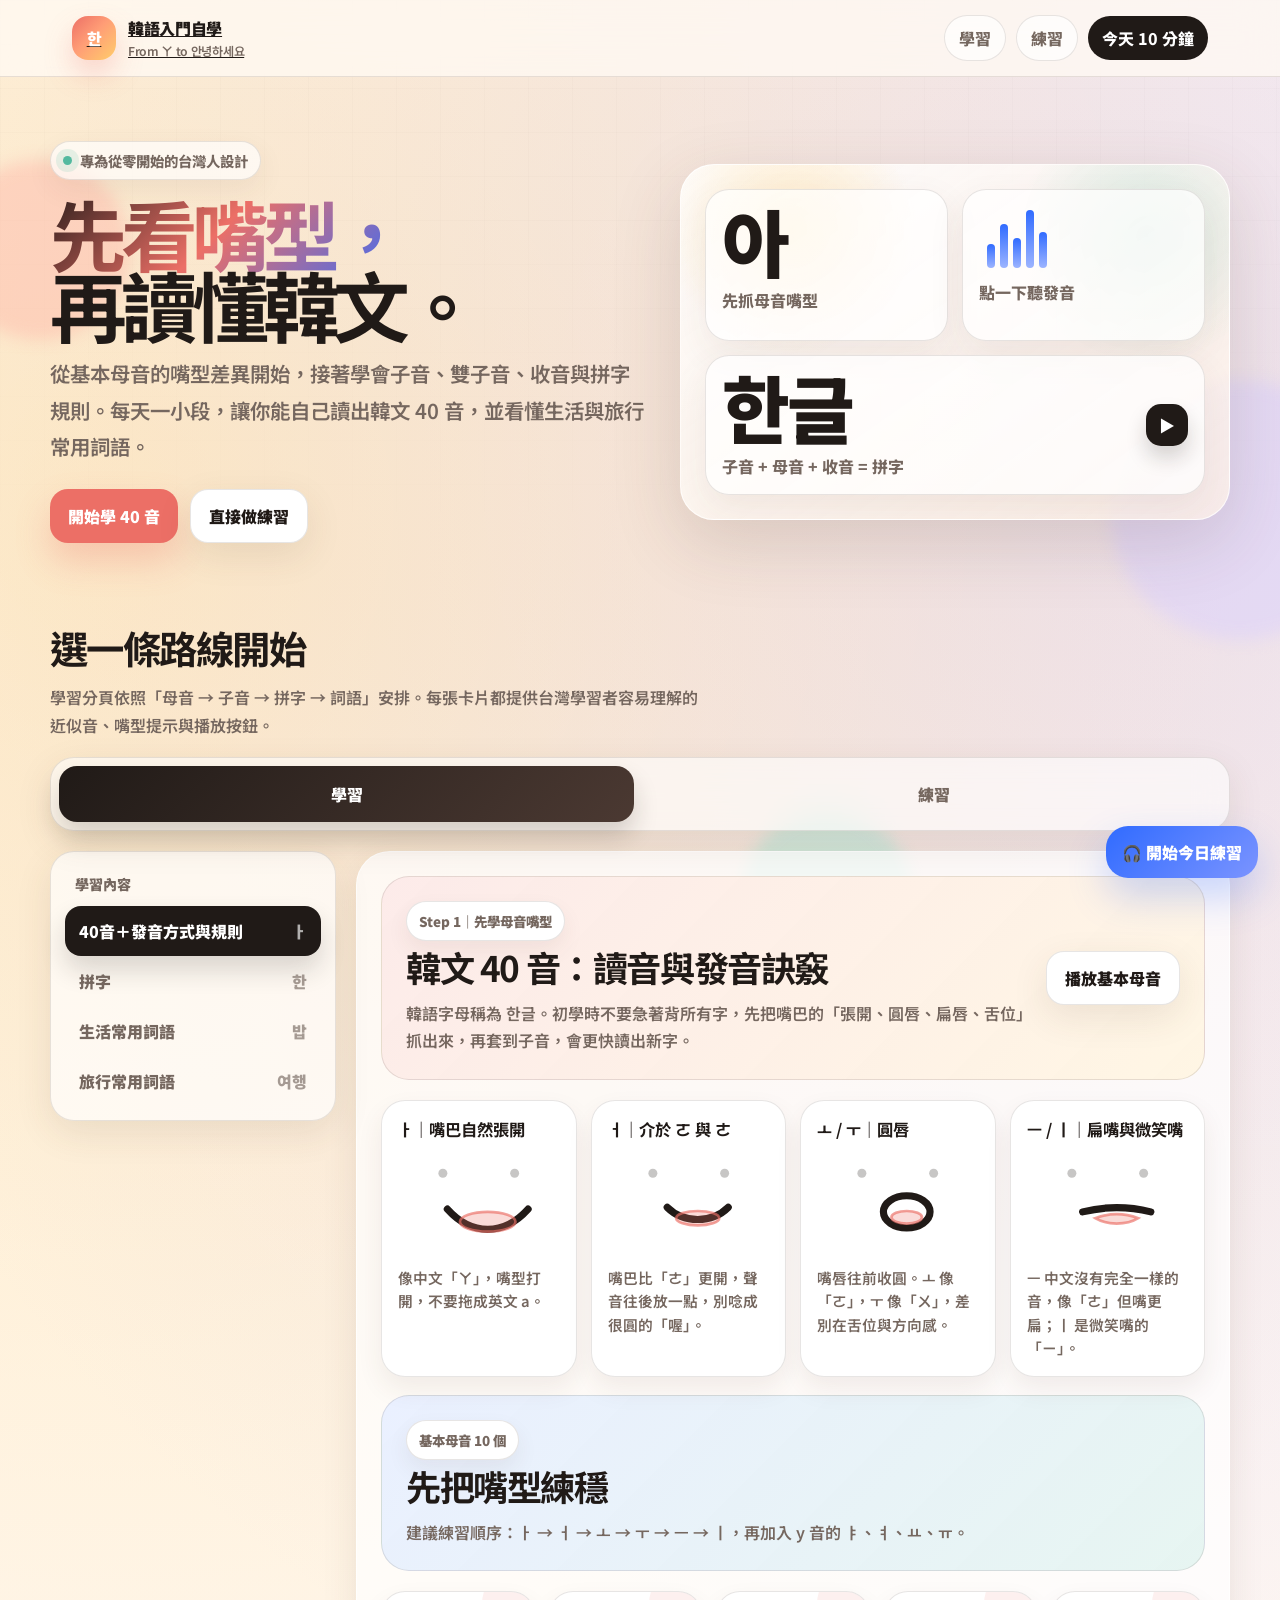
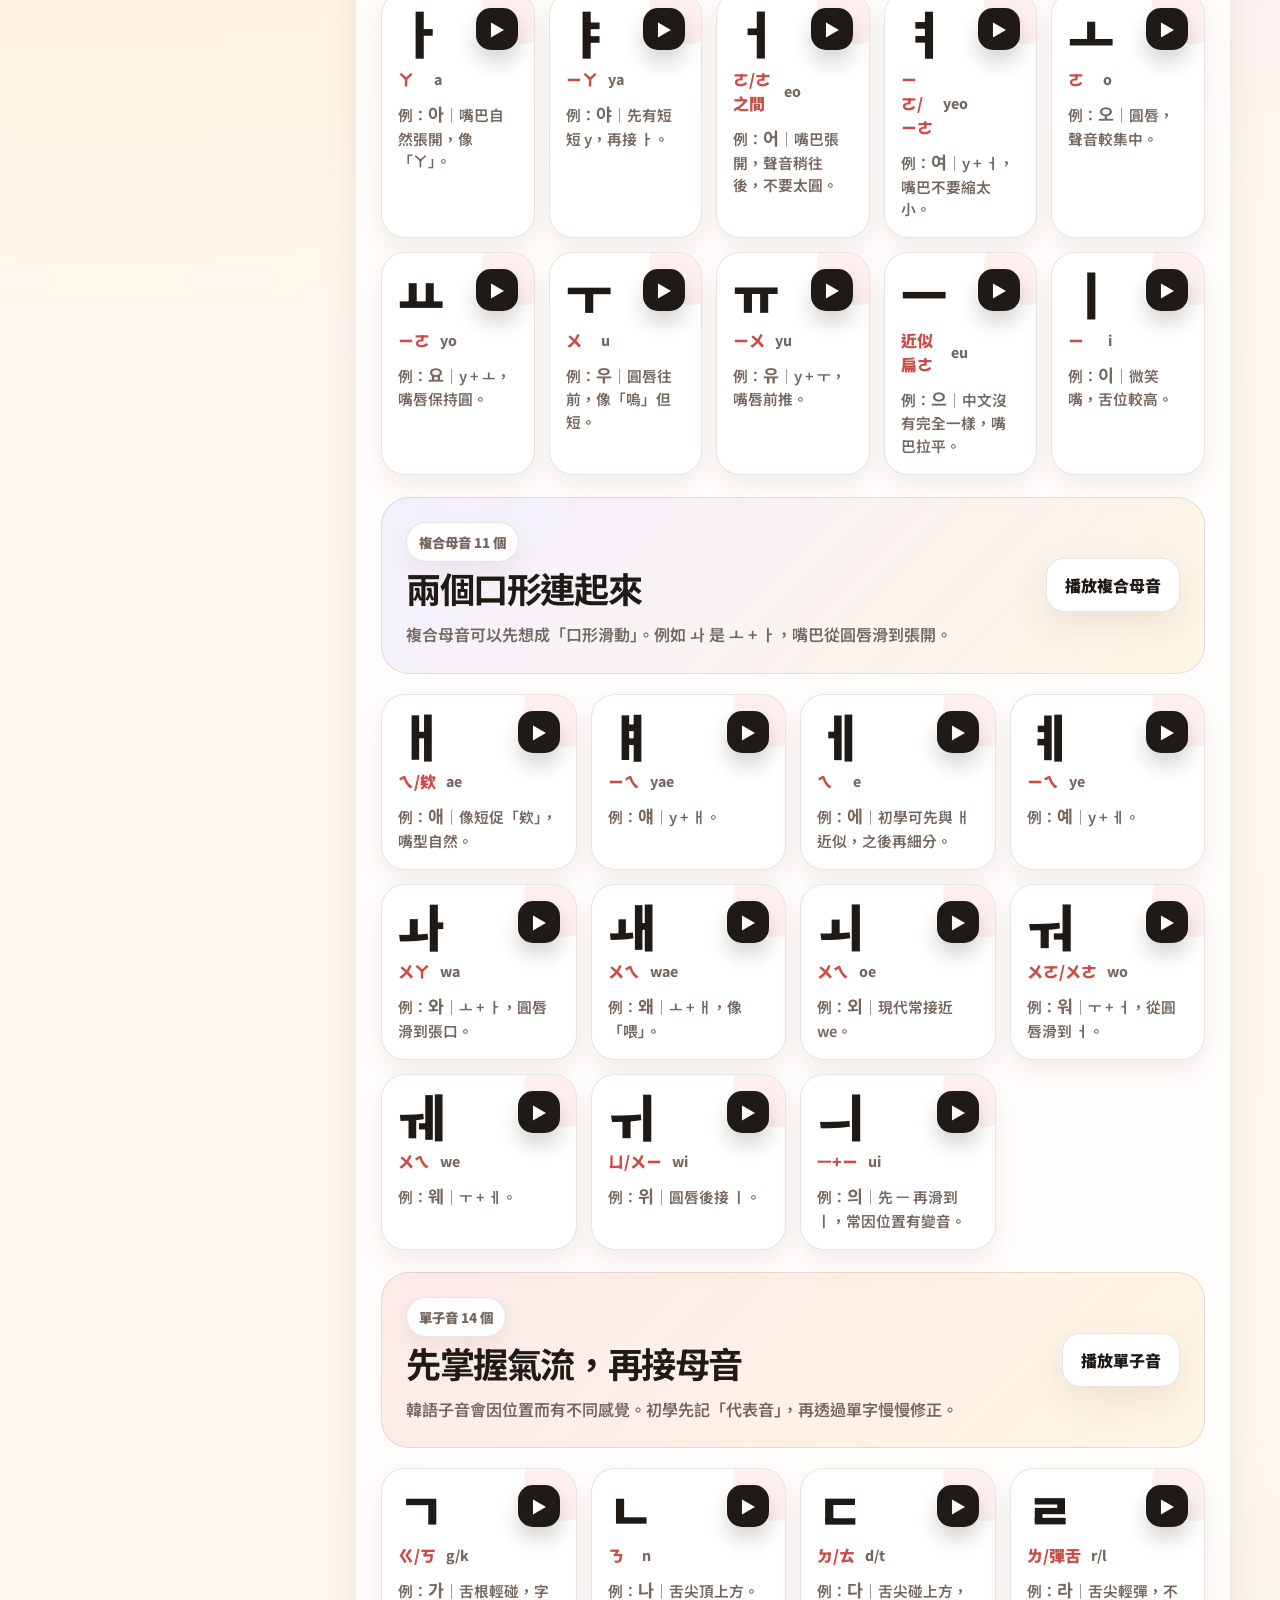
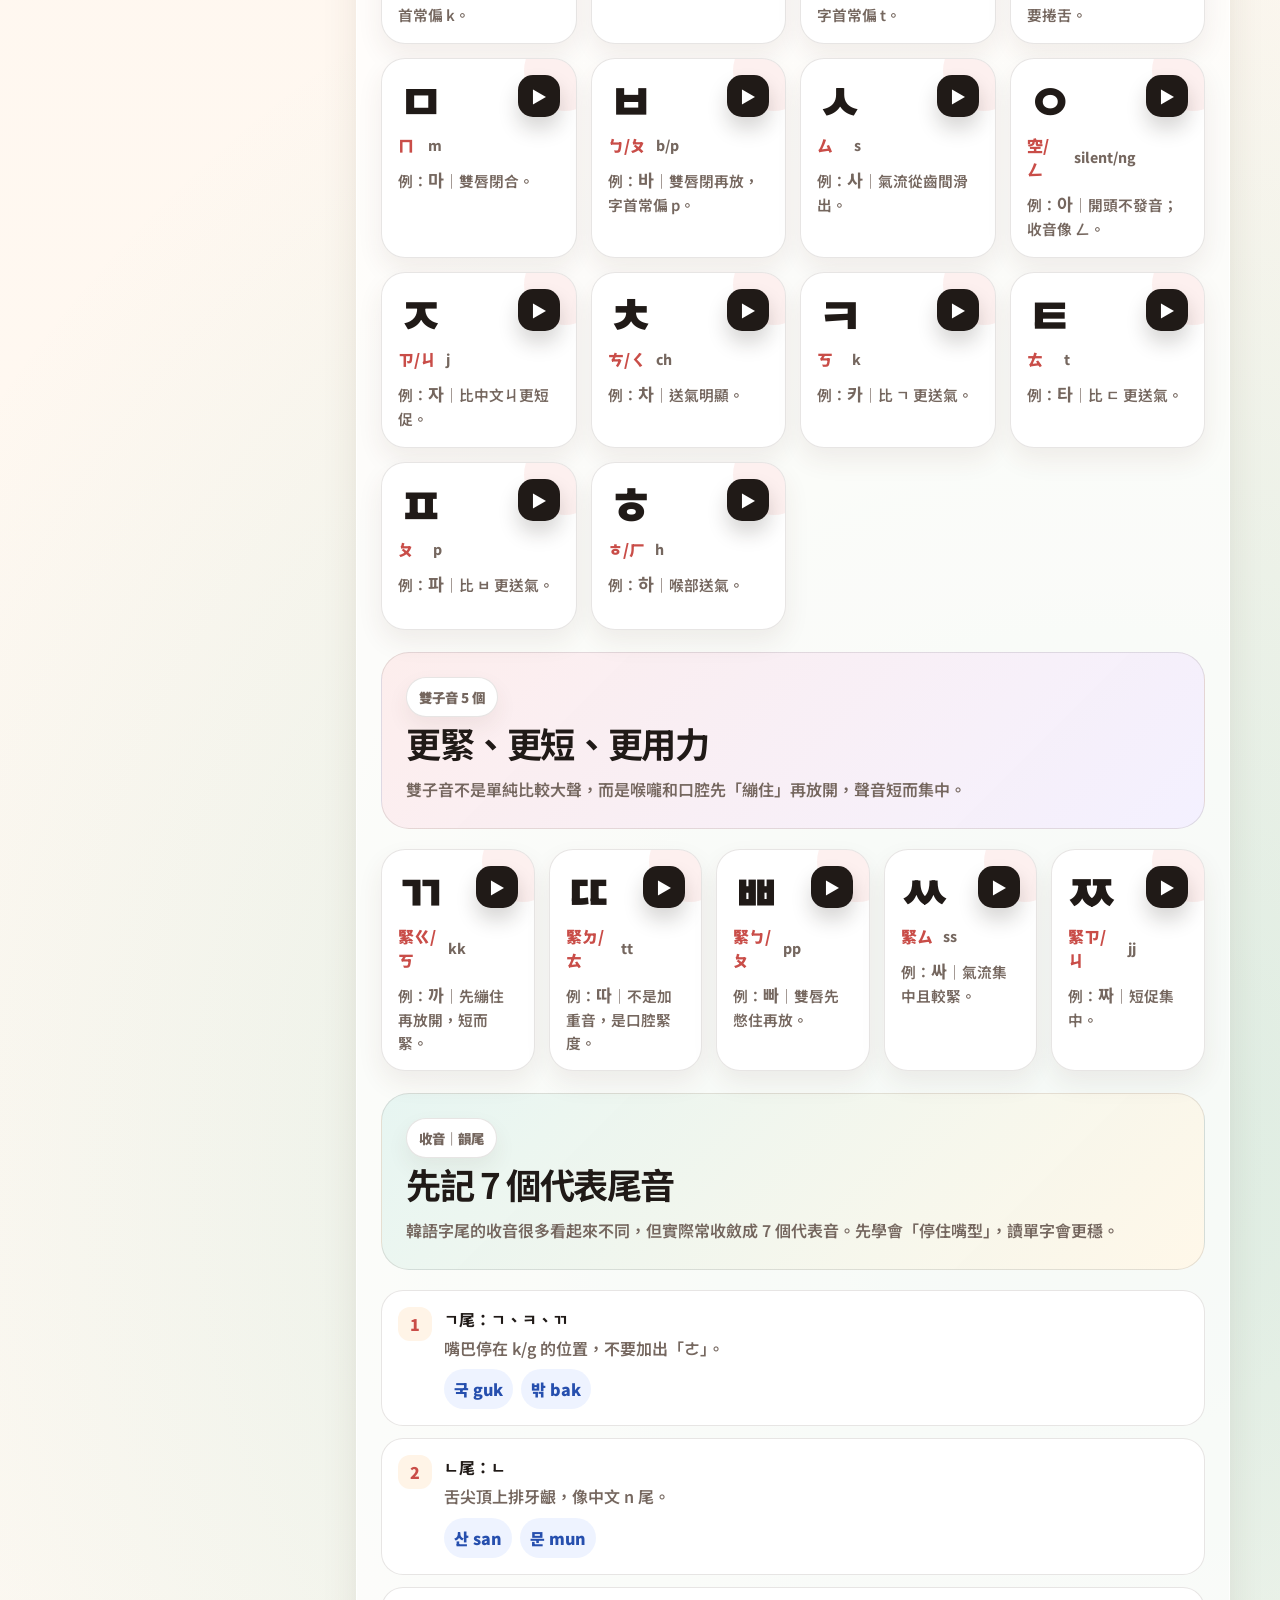
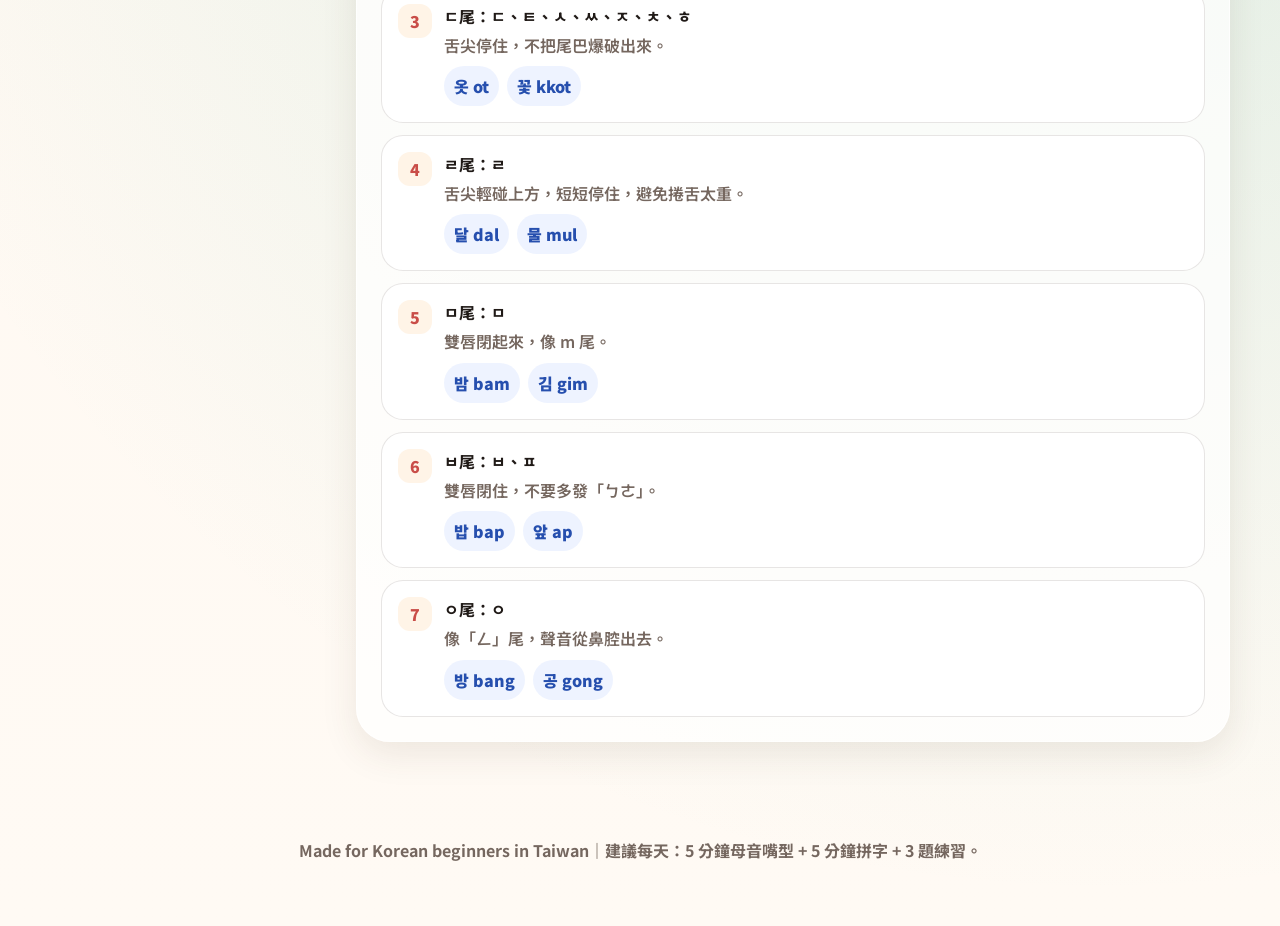
==== commit 01594f5a: "Rename leanring.html to learning.html" ====
--- a/learning.html
+++ b/learning.html
@@ -1,103 +1,1198 @@
 <!doctype html>
 <html lang="zh-Hant">
-  <head>
-    <meta charset="UTF-8" />
-    <meta name="viewport" content="width=device-width, initial-scale=1.0" />
-    <meta
-      name="description"
-      content="面向台灣初學者的韓語自學網站，從韓文 40 音、發音規則、拼字到生活與旅行常用詞。"
-    />
-    <title>初學韓語 | 40 音自學網站</title>
-    <link rel="stylesheet" href="styles.css" />
-  </head>
-  <body>
-    <a class="skip-link" href="#main-content">跳到主要內容</a>
-
-    <header class="topbar">
-      <a class="brand" href="#learn" aria-label="初學韓語首頁">
-        <span class="brand-mark">ㅎ</span>
-        <span>
-          <strong>初學韓語</strong>
-          <small>Hangul Starter</small>
-        </span>
+<head>
+  <meta charset="utf-8" />
+  <meta name="viewport" content="width=device-width, initial-scale=1" />
+  <title>韓語 40 音入門｜Korean Learning</title>
+  <meta name="description" content="專為台灣初學者設計的高質感韓語自學網站：從母音嘴型、子音、收音到生活與旅行常用語，搭配互動練習快速上手。" />
+  <link rel="preconnect" href="https://fonts.googleapis.com">
+  <link rel="preconnect" href="https://fonts.gstatic.com" crossorigin>
+  <link href="https://fonts.googleapis.com/css2?family=Noto+Sans+KR:wght@400;500;700;900&family=Noto+Sans+TC:wght@400;500;700;900&display=swap" rel="stylesheet">
+  <style>
+    :root {
+      --bg: #fffaf4;
+      --bg-soft: #fff4e7;
+      --ink: #201a17;
+      --muted: #75675f;
+      --line: rgba(63, 42, 33, .12);
+      --card: rgba(255, 255, 255, .76);
+      --card-strong: #ffffff;
+      --primary: #ec6f66;
+      --primary-dark: #c94d48;
+      --accent: #306bff;
+      --mint: #53b99f;
+      --butter: #ffcd6b;
+      --lavender: #a890ff;
+      --shadow: 0 22px 70px rgba(83, 57, 43, .16);
+      --shadow-soft: 0 12px 36px rgba(83, 57, 43, .10);
+      --radius-xl: 34px;
+      --radius-lg: 24px;
+      --radius-md: 18px;
+      --max: 1180px;
+    }
+
+    * { box-sizing: border-box; }
+    html { scroll-behavior: smooth; }
+    body {
+      margin: 0;
+      font-family: "Noto Sans TC", "Noto Sans KR", system-ui, -apple-system, BlinkMacSystemFont, sans-serif;
+      color: var(--ink);
+      background:
+        radial-gradient(circle at 9% 9%, rgba(255, 205, 107, .34), transparent 28%),
+        radial-gradient(circle at 88% 8%, rgba(168, 144, 255, .23), transparent 26%),
+        radial-gradient(circle at 86% 76%, rgba(83, 185, 159, .20), transparent 30%),
+        linear-gradient(180deg, #fffaf4 0%, #fff7ef 45%, #fffaf4 100%);
+      min-height: 100vh;
+      overflow-x: hidden;
+    }
+
+    body::before {
+      content: "";
+      position: fixed;
+      inset: 0;
+      pointer-events: none;
+      opacity: .38;
+      background-image:
+        linear-gradient(rgba(32,26,23,.055) 1px, transparent 1px),
+        linear-gradient(90deg, rgba(32,26,23,.055) 1px, transparent 1px);
+      background-size: 44px 44px;
+      mask-image: linear-gradient(to bottom, rgba(0,0,0,.85), transparent 72%);
+      z-index: -2;
+    }
+
+    .orb {
+      position: fixed;
+      border-radius: 999px;
+      filter: blur(8px);
+      opacity: .45;
+      z-index: -1;
+      animation: float 10s ease-in-out infinite;
+    }
+    .orb.one { width: 180px; height: 180px; background: #ffb6a8; left: -50px; top: 160px; }
+    .orb.two { width: 260px; height: 260px; background: #d8ceff; right: -90px; top: 380px; animation-delay: -3s; }
+    .orb.three { width: 170px; height: 170px; background: #a9e6d6; left: 58%; bottom: -80px; animation-delay: -6s; }
+    @keyframes float {
+      0%, 100% { transform: translate3d(0, 0, 0) scale(1); }
+      50% { transform: translate3d(14px, -20px, 0) scale(1.06); }
+    }
+
+    a { color: inherit; }
+    button, input, select { font: inherit; }
+    button { cursor: pointer; }
+
+    .shell { max-width: var(--max); margin: 0 auto; padding: 0 22px; }
+
+    .topbar {
+      position: sticky;
+      top: 0;
+      z-index: 30;
+      backdrop-filter: blur(18px);
+      background: rgba(255, 250, 244, .76);
+      border-bottom: 1px solid var(--line);
+    }
+    .nav {
+      display: flex;
+      align-items: center;
+      justify-content: space-between;
+      gap: 16px;
+      min-height: 76px;
+    }
+    .brand {
+      display: flex;
+      align-items: center;
+      gap: 12px;
+      font-weight: 900;
+      letter-spacing: -.02em;
+    }
+    .logo {
+      width: 44px;
+      height: 44px;
+      display: grid;
+      place-items: center;
+      color: #fff;
+      border-radius: 16px;
+      background: linear-gradient(135deg, var(--primary), #ff9d76 45%, var(--butter));
+      box-shadow: 0 14px 28px rgba(236, 111, 102, .26);
+      font-family: "Noto Sans KR", sans-serif;
+      font-weight: 900;
+    }
+    .brand small {
+      display: block;
+      color: var(--muted);
+      font-weight: 600;
+      font-size: .76rem;
+      margin-top: 2px;
+    }
+    .nav-actions {
+      display: flex;
+      align-items: center;
+      gap: 10px;
+      flex-wrap: wrap;
+      justify-content: flex-end;
+    }
+    .pill-btn {
+      border: 1px solid var(--line);
+      background: rgba(255,255,255,.68);
+      padding: 10px 14px;
+      border-radius: 999px;
+      color: var(--muted);
+      font-weight: 800;
+      transition: .22s ease;
+    }
+    .pill-btn:hover { transform: translateY(-2px); box-shadow: var(--shadow-soft); color: var(--ink); }
+    .pill-btn.primary { border: 0; color: #fff; background: var(--ink); }
+
+    .hero {
+      display: grid;
+      grid-template-columns: minmax(0, 1.04fr) minmax(320px, .96fr);
+      gap: 34px;
+      align-items: center;
+      padding: 64px 0 30px;
+    }
+    .eyebrow {
+      display: inline-flex;
+      align-items: center;
+      gap: 8px;
+      padding: 8px 12px;
+      border: 1px solid var(--line);
+      border-radius: 999px;
+      background: rgba(255,255,255,.68);
+      color: var(--muted);
+      font-weight: 800;
+      font-size: .9rem;
+      box-shadow: 0 10px 28px rgba(83,57,43,.07);
+    }
+    .spark { width: 9px; height: 9px; border-radius: 99px; background: var(--mint); box-shadow: 0 0 0 7px rgba(83,185,159,.14); }
+    h1 {
+      margin: 18px 0 16px;
+      font-size: clamp(2.55rem, 6vw, 5.7rem);
+      line-height: .92;
+      letter-spacing: -.08em;
+      max-width: 860px;
+    }
+    .grad-text {
+      background: linear-gradient(135deg, #201a17 0%, #ec6f66 48%, #306bff 100%);
+      -webkit-background-clip: text;
+      background-clip: text;
+      color: transparent;
+    }
+    .hero p.lead {
+      margin: 0;
+      max-width: 720px;
+      color: var(--muted);
+      font-size: clamp(1.05rem, 2vw, 1.28rem);
+      line-height: 1.78;
+      font-weight: 600;
+    }
+    .hero-actions { display: flex; gap: 12px; flex-wrap: wrap; margin-top: 24px; }
+    .cta {
+      border: 0;
+      border-radius: 18px;
+      padding: 14px 18px;
+      font-weight: 900;
+      background: var(--primary);
+      color: #fff;
+      box-shadow: 0 18px 34px rgba(236, 111, 102, .28);
+      transition: .22s ease;
+    }
+    .cta:hover { transform: translateY(-3px) scale(1.01); background: var(--primary-dark); }
+    .cta.secondary { background: #fff; color: var(--ink); border: 1px solid var(--line); box-shadow: var(--shadow-soft); }
+
+    .hero-card {
+      position: relative;
+      padding: 24px;
+      border: 1px solid rgba(255,255,255,.72);
+      border-radius: var(--radius-xl);
+      background: linear-gradient(145deg, rgba(255,255,255,.88), rgba(255,242,229,.72));
+      box-shadow: var(--shadow);
+      overflow: hidden;
+    }
+    .hero-card::before {
+      content: "";
+      position: absolute;
+      inset: 0;
+      background:
+        radial-gradient(circle at 20% 18%, rgba(255,205,107,.34), transparent 24%),
+        radial-gradient(circle at 85% 20%, rgba(83,185,159,.22), transparent 24%);
+      pointer-events: none;
+    }
+    .hero-grid { position: relative; display: grid; grid-template-columns: 1fr 1fr; gap: 14px; }
+    .mini-card {
+      min-height: 152px;
+      padding: 16px;
+      border: 1px solid var(--line);
+      border-radius: 24px;
+      background: rgba(255,255,255,.72);
+      box-shadow: 0 14px 36px rgba(83,57,43,.08);
+      transition: transform .25s ease;
+    }
+    .mini-card:hover { transform: translateY(-4px) rotate(-.4deg); }
+    .mini-card.wide { grid-column: span 2; min-height: 120px; display: flex; align-items: center; justify-content: space-between; gap: 16px; }
+    .hangul-big {
+      font-family: "Noto Sans KR", sans-serif;
+      font-weight: 900;
+      font-size: 4.6rem;
+      line-height: .95;
+      letter-spacing: -.04em;
+    }
+    .mini-card .label { color: var(--muted); font-weight: 800; margin-top: 12px; }
+    .sound-wave { display: flex; align-items: end; gap: 5px; height: 62px; padding: 0 8px; }
+    .sound-wave span {
+      width: 8px;
+      border-radius: 999px;
+      background: linear-gradient(180deg, var(--accent), #9cb4ff);
+      animation: pulseBar 1.2s ease-in-out infinite;
+    }
+    .sound-wave span:nth-child(1) { height: 24px; }
+    .sound-wave span:nth-child(2) { height: 44px; animation-delay: -.2s; }
+    .sound-wave span:nth-child(3) { height: 30px; animation-delay: -.4s; }
+    .sound-wave span:nth-child(4) { height: 58px; animation-delay: -.6s; }
+    .sound-wave span:nth-child(5) { height: 36px; animation-delay: -.8s; }
+    @keyframes pulseBar { 50% { transform: scaleY(.55); opacity: .55; } }
+
+    .section { padding: 46px 0; }
+    .section-head {
+      display: flex;
+      align-items: end;
+      justify-content: space-between;
+      gap: 18px;
+      margin-bottom: 18px;
+    }
+    .section h2 {
+      margin: 0;
+      font-size: clamp(1.75rem, 3vw, 2.8rem);
+      letter-spacing: -.04em;
+    }
+    .section-head p { margin: 8px 0 0; color: var(--muted); line-height: 1.75; font-weight: 600; max-width: 660px; }
+
+    .tabs {
+      display: grid;
+      grid-template-columns: 1fr 1fr;
+      gap: 12px;
+      padding: 8px;
+      border: 1px solid var(--line);
+      border-radius: 24px;
+      background: rgba(255,255,255,.58);
+      box-shadow: var(--shadow-soft);
+      position: sticky;
+      top: 86px;
+      z-index: 20;
+      backdrop-filter: blur(16px);
+    }
+    .tab {
+      border: 0;
+      padding: 16px 18px;
+      border-radius: 18px;
+      color: var(--muted);
+      background: transparent;
+      font-weight: 900;
+      transition: .22s ease;
+    }
+    .tab.active {
+      color: #fff;
+      background: linear-gradient(135deg, var(--ink), #4b3932);
+      box-shadow: 0 14px 24px rgba(32,26,23,.18);
+    }
+
+    .panel { display: none; animation: fadeUp .36s ease both; }
+    .panel.active { display: block; }
+    @keyframes fadeUp { from { opacity: 0; transform: translateY(10px); } to { opacity: 1; transform: translateY(0); } }
+
+    .layout {
+      display: grid;
+      grid-template-columns: 286px minmax(0, 1fr);
+      gap: 20px;
+      align-items: start;
+      margin-top: 20px;
+    }
+    .side {
+      position: sticky;
+      top: 166px;
+      padding: 14px;
+      border: 1px solid var(--line);
+      border-radius: var(--radius-lg);
+      background: rgba(255,255,255,.68);
+      box-shadow: var(--shadow-soft);
+      backdrop-filter: blur(18px);
+    }
+    .side-title { padding: 8px 10px 12px; color: var(--muted); font-weight: 900; font-size: .88rem; }
+    .menu-btn {
+      width: 100%;
+      border: 0;
+      text-align: left;
+      padding: 13px 14px;
+      border-radius: 16px;
+      background: transparent;
+      color: var(--muted);
+      font-weight: 900;
+      display: flex;
+      justify-content: space-between;
+      gap: 12px;
+      transition: .2s ease;
+    }
+    .menu-btn:hover { background: rgba(236,111,102,.09); color: var(--ink); }
+    .menu-btn.active { background: var(--ink); color: #fff; box-shadow: 0 14px 26px rgba(32,26,23,.16); }
+    .menu-btn span:last-child { opacity: .65; font-family: "Noto Sans KR", sans-serif; }
+
+    .content-card {
+      border: 1px solid rgba(255,255,255,.72);
+      border-radius: var(--radius-xl);
+      background: rgba(255,255,255,.72);
+      box-shadow: var(--shadow-soft);
+      overflow: hidden;
+    }
+    .module { display: none; padding: 24px; }
+    .module.active { display: block; animation: fadeUp .3s ease both; }
+
+    .lesson-banner {
+      display: grid;
+      grid-template-columns: minmax(0, 1fr) auto;
+      gap: 18px;
+      align-items: center;
+      padding: 24px;
+      border-radius: 28px;
+      background:
+        linear-gradient(135deg, rgba(236,111,102,.14), rgba(255,205,107,.18)),
+        #fff;
+      border: 1px solid var(--line);
+      margin-bottom: 20px;
+    }
+    .lesson-banner h3 { margin: 0; font-size: clamp(1.45rem, 3vw, 2.2rem); letter-spacing: -.04em; }
+    .lesson-banner p { margin: 8px 0 0; color: var(--muted); line-height: 1.72; font-weight: 600; }
+    .badge {
+      display: inline-flex;
+      align-items: center;
+      gap: 8px;
+      padding: 9px 12px;
+      background: #fff;
+      border: 1px solid var(--line);
+      border-radius: 999px;
+      color: var(--muted);
+      font-weight: 900;
+      font-size: .84rem;
+      box-shadow: 0 10px 22px rgba(83,57,43,.07);
+    }
+
+    .grid { display: grid; gap: 14px; }
+    .grid.cards { grid-template-columns: repeat(5, minmax(0, 1fr)); }
+    .grid.cards.compound { grid-template-columns: repeat(4, minmax(0, 1fr)); }
+    .grid.two { grid-template-columns: repeat(2, minmax(0, 1fr)); }
+    .grid.three { grid-template-columns: repeat(3, minmax(0, 1fr)); }
+    .sound-card {
+      position: relative;
+      isolation: isolate;
+      min-height: 168px;
+      padding: 16px;
+      border: 1px solid var(--line);
+      border-radius: 24px;
+      background: #fff;
+      overflow: hidden;
+      box-shadow: 0 12px 26px rgba(83,57,43,.08);
+      transition: .22s ease;
+    }
+    .sound-card::after {
+      content: "";
+      position: absolute;
+      width: 80px;
+      height: 80px;
+      right: -28px;
+      top: -28px;
+      border-radius: 999px;
+      background: rgba(236,111,102,.10);
+      z-index: -1;
+      transition: .22s ease;
+    }
+    .sound-card:hover { transform: translateY(-5px); box-shadow: var(--shadow-soft); }
+    .sound-card:hover::after { transform: scale(1.28); background: rgba(48,107,255,.10); }
+    .letter {
+      font-family: "Noto Sans KR", sans-serif;
+      font-size: 3.15rem;
+      line-height: 1;
+      font-weight: 900;
+      letter-spacing: -.04em;
+    }
+    .sound-meta { display: flex; align-items: center; justify-content: space-between; gap: 10px; margin-top: 8px; }
+    .zhuyin { font-weight: 900; color: var(--primary-dark); }
+    .roman { color: var(--muted); font-weight: 800; font-size: .88rem; }
+    .tip { margin-top: 10px; color: var(--muted); line-height: 1.55; font-weight: 600; font-size: .92rem; }
+    .listen {
+      border: 0;
+      width: 42px;
+      height: 42px;
+      border-radius: 15px;
+      background: var(--ink);
+      color: #fff;
+      box-shadow: 0 12px 20px rgba(32,26,23,.18);
+      display: inline-grid;
+      place-items: center;
+      flex: 0 0 auto;
+    }
+
+    .mouth-row { display: grid; grid-template-columns: repeat(4, minmax(0, 1fr)); gap: 14px; margin-bottom: 18px; }
+    .mouth-card {
+      padding: 16px;
+      border-radius: 24px;
+      border: 1px solid var(--line);
+      background: #fff;
+      box-shadow: 0 12px 26px rgba(83,57,43,.08);
+      min-height: 220px;
+    }
+    .mouth-card h4 { margin: 0 0 8px; font-size: 1.02rem; }
+    .mouth-card p { margin: 0; color: var(--muted); line-height: 1.6; font-weight: 600; font-size: .92rem; }
+    .mouth-svg { width: 100%; height: 94px; margin: 6px 0 12px; overflow: visible; }
+    .mouth-line { fill: none; stroke: #201a17; stroke-width: 8; stroke-linecap: round; }
+    .tongue { fill: rgba(236,111,102,.25); stroke: rgba(236,111,102,.65); stroke-width: 3; }
+    .face-dot { fill: #201a17; opacity: .25; }
+
+    .rule-list { display: grid; gap: 12px; }
+    .rule {
+      display: grid;
+      grid-template-columns: auto minmax(0,1fr);
+      gap: 12px;
+      align-items: start;
+      padding: 16px;
+      border: 1px solid var(--line);
+      border-radius: 22px;
+      background: #fff;
+    }
+    .rule-num {
+      width: 34px;
+      height: 34px;
+      border-radius: 12px;
+      display: grid;
+      place-items: center;
+      background: var(--bg-soft);
+      color: var(--primary-dark);
+      font-weight: 900;
+    }
+    .rule strong { display: block; margin-bottom: 4px; }
+    .rule p { margin: 0; color: var(--muted); line-height: 1.65; font-weight: 600; }
+    .example-chip {
+      display: inline-flex;
+      align-items: center;
+      gap: 7px;
+      margin: 8px 8px 0 0;
+      padding: 8px 10px;
+      border-radius: 999px;
+      background: rgba(48,107,255,.08);
+      color: #264fae;
+      font-weight: 900;
+      font-family: "Noto Sans KR", "Noto Sans TC", sans-serif;
+    }
+
+    .builder {
+      display: grid;
+      grid-template-columns: 1fr 1fr 1fr;
+      gap: 14px;
+      margin-top: 16px;
+    }
+    .pick-box {
+      padding: 16px;
+      border: 1px solid var(--line);
+      border-radius: 24px;
+      background: #fff;
+    }
+    .pick-box h4 { margin: 0 0 12px; }
+    .pick-buttons { display: flex; flex-wrap: wrap; gap: 8px; }
+    .pick {
+      border: 1px solid var(--line);
+      border-radius: 13px;
+      background: #fff8f0;
+      padding: 8px 10px;
+      font-family: "Noto Sans KR", sans-serif;
+      font-weight: 900;
+      min-width: 42px;
+      transition: .18s ease;
+    }
+    .pick.active { background: var(--ink); color: #fff; }
+    .syllable-preview {
+      grid-column: span 3;
+      padding: 22px;
+      border-radius: 28px;
+      background: linear-gradient(135deg, #201a17, #4d3b34);
+      color: #fff;
+      display: grid;
+      grid-template-columns: auto 1fr auto;
+      gap: 18px;
+      align-items: center;
+    }
+    .preview-letter { font-family: "Noto Sans KR", sans-serif; font-size: 5rem; line-height: .95; font-weight: 900; }
+    .preview-text strong { display: block; font-size: 1.25rem; margin-bottom: 6px; }
+    .preview-text span { color: rgba(255,255,255,.72); line-height: 1.6; }
+
+    .word-card {
+      padding: 18px;
+      border: 1px solid var(--line);
+      border-radius: 24px;
+      background: #fff;
+      box-shadow: 0 12px 26px rgba(83,57,43,.08);
+      min-height: 160px;
+      display: flex;
+      flex-direction: column;
+      justify-content: space-between;
+    }
+    .word-ko {
+      font-family: "Noto Sans KR", sans-serif;
+      font-weight: 900;
+      font-size: 2rem;
+      letter-spacing: -.03em;
+    }
+    .word-tw { font-weight: 900; margin-top: 4px; }
+    .word-note { color: var(--muted); font-weight: 600; line-height: 1.58; font-size: .9rem; margin-top: 8px; }
+    .word-actions { display: flex; gap: 8px; align-items: center; justify-content: space-between; margin-top: 12px; }
+
+    .practice-box {
+      padding: 24px;
+      border-radius: var(--radius-xl);
+      border: 1px solid var(--line);
+      background:
+        radial-gradient(circle at 100% 0%, rgba(255,205,107,.2), transparent 25%),
+        #fff;
+      box-shadow: var(--shadow-soft);
+    }
+    .practice-top {
+      display: grid;
+      grid-template-columns: minmax(0,1fr) auto;
+      gap: 16px;
+      align-items: center;
+      margin-bottom: 18px;
+    }
+    .practice-top h3 { margin: 0; font-size: clamp(1.4rem, 3vw, 2.1rem); letter-spacing: -.04em; }
+    .practice-top p { margin: 8px 0 0; color: var(--muted); line-height: 1.7; font-weight: 600; }
+    .quiz-card {
+      border-radius: 28px;
+      padding: 22px;
+      border: 1px solid var(--line);
+      background: linear-gradient(145deg, rgba(255,250,244,.92), #fff);
+    }
+    .quiz-question {
+      display: flex;
+      align-items: center;
+      justify-content: space-between;
+      gap: 12px;
+      margin-bottom: 16px;
+    }
+    .quiz-title { font-size: 1.15rem; font-weight: 900; }
+    .quiz-prompt {
+      margin: 0 0 16px;
+      font-size: clamp(1.65rem, 4vw, 3rem);
+      font-weight: 900;
+      letter-spacing: -.04em;
+    }
+    .options { display: grid; grid-template-columns: repeat(2, minmax(0,1fr)); gap: 12px; }
+    .option {
+      border: 1px solid var(--line);
+      border-radius: 20px;
+      padding: 16px;
+      background: #fff;
+      text-align: left;
+      font-weight: 900;
+      transition: .18s ease;
+      min-height: 70px;
+    }
+    .option:hover { transform: translateY(-2px); box-shadow: var(--shadow-soft); }
+    .option.correct { border-color: rgba(83,185,159,.6); background: rgba(83,185,159,.14); }
+    .option.wrong { border-color: rgba(236,111,102,.6); background: rgba(236,111,102,.12); }
+    .feedback {
+      min-height: 44px;
+      margin-top: 14px;
+      padding: 12px 14px;
+      border-radius: 18px;
+      background: rgba(32,26,23,.05);
+      color: var(--muted);
+      font-weight: 800;
+      line-height: 1.55;
+    }
+    .progress {
+      display: flex;
+      gap: 10px;
+      flex-wrap: wrap;
+      margin-top: 16px;
+    }
+    .stat {
+      padding: 10px 12px;
+      border-radius: 999px;
+      background: rgba(255,255,255,.72);
+      border: 1px solid var(--line);
+      color: var(--muted);
+      font-weight: 900;
+    }
+
+    .footer {
+      padding: 34px 0 48px;
+      color: var(--muted);
+      text-align: center;
+      font-weight: 700;
+    }
+
+    .floating-practice {
+      position: fixed;
+      right: 22px;
+      bottom: 22px;
+      z-index: 40;
+      border: 0;
+      border-radius: 22px;
+      padding: 14px 16px;
+      color: #fff;
+      background: linear-gradient(135deg, var(--accent), #7b94ff);
+      box-shadow: 0 18px 38px rgba(48,107,255,.25);
+      font-weight: 900;
+      display: flex;
+      align-items: center;
+      gap: 9px;
+    }
+
+    @media (max-width: 980px) {
+      .hero { grid-template-columns: 1fr; padding-top: 42px; }
+      .hero-card { order: -1; }
+      .layout { grid-template-columns: 1fr; }
+      .side { position: relative; top: auto; display: grid; grid-template-columns: repeat(2, minmax(0,1fr)); gap: 8px; }
+      .side-title { grid-column: 1 / -1; }
+      .grid.cards, .grid.cards.compound { grid-template-columns: repeat(3, minmax(0,1fr)); }
+      .mouth-row { grid-template-columns: repeat(2, minmax(0, 1fr)); }
+      .builder { grid-template-columns: 1fr; }
+      .syllable-preview { grid-column: span 1; grid-template-columns: 1fr; text-align: center; }
+      .grid.three { grid-template-columns: repeat(2, minmax(0,1fr)); }
+    }
+    @media (max-width: 640px) {
+      .shell { padding: 0 14px; }
+      .nav { min-height: 68px; }
+      .brand small { display: none; }
+      .nav-actions .pill-btn:not(.primary) { display: none; }
+      .tabs { top: 70px; grid-template-columns: 1fr; }
+      .section { padding: 34px 0; }
+      .module { padding: 14px; }
+      .lesson-banner, .practice-top { grid-template-columns: 1fr; }
+      .grid.cards, .grid.cards.compound, .grid.two, .grid.three, .mouth-row, .options { grid-template-columns: 1fr; }
+      .side { grid-template-columns: 1fr; }
+      .hero-grid { grid-template-columns: 1fr; }
+      .mini-card.wide { grid-column: span 1; flex-direction: column; align-items: flex-start; }
+      .floating-practice { left: 14px; right: 14px; justify-content: center; }
+    }
+  </style>
+</head>
+<body>
+  <div class="orb one"></div>
+  <div class="orb two"></div>
+  <div class="orb three"></div>
+
+  <header class="topbar">
+    <div class="shell nav">
+      <a class="brand" href="#top" aria-label="回到首頁">
+        <span class="logo">한</span>
+        <span>韓語入門自學<small>From ㄚ to 안녕하세요</small></span>
       </a>
-
-      <nav class="main-tabs" aria-label="主要分頁">
-        <button class="main-tab is-active" type="button" data-main-tab="learn">學習</button>
-        <button class="main-tab" type="button" data-main-tab="practice">練習</button>
+      <nav class="nav-actions" aria-label="主要導覽">
+        <button class="pill-btn" data-jump="learn">學習</button>
+        <button class="pill-btn" data-jump="practice">練習</button>
+        <button class="pill-btn primary" data-jump="vowels">今天 10 分鐘</button>
       </nav>
-
-      <div class="progress-pill" aria-live="polite">
-        <span>40 音進度</span>
-        <strong id="progress-value">0%</strong>
+    </div>
+  </header>
+
+  <main id="top">
+    <section class="shell hero">
+      <div>
+        <div class="eyebrow"><span class="spark"></span> 專為從零開始的台灣人設計</div>
+        <h1><span class="grad-text">先看嘴型，</span><br>再讀懂韓文。</h1>
+        <p class="lead">從基本母音的嘴型差異開始，接著學會子音、雙子音、收音與拼字規則。每天一小段，讓你能自己讀出韓文 40 音，並看懂生活與旅行常用詞語。</p>
+        <div class="hero-actions">
+          <button class="cta" data-jump="learn">開始學 40 音</button>
+          <button class="cta secondary" data-jump="practice">直接做練習</button>
+        </div>
       </div>
-    </header>
-
-    <main id="main-content">
-      <section class="intro-section" aria-labelledby="site-title">
-        <div class="intro-copy">
-          <p class="eyebrow">給從零開始的台灣學習者</p>
-          <h1 id="site-title">先會讀，再開始說。</h1>
-          <p>
-            韓文是拼音文字。先掌握母音嘴型，再學子音、收音與拼字規則，
-            就能把陌生的韓文字拆成可以練習的聲音。
-          </p>
-
-          <div class="learning-track" aria-label="學習順序">
-            <span>基本母音</span>
-            <span>複合母音</span>
-            <span>單子音</span>
-            <span>雙子音</span>
-            <span>拼字</span>
-            <span>常用詞</span>
+      <aside class="hero-card" aria-label="韓語學習特色卡片">
+        <div class="hero-grid">
+          <div class="mini-card">
+            <div class="hangul-big">아</div>
+            <div class="label">先抓母音嘴型</div>
+          </div>
+          <div class="mini-card">
+            <div class="sound-wave" aria-hidden="true"><span></span><span></span><span></span><span></span><span></span></div>
+            <div class="label">點一下聽發音</div>
+          </div>
+          <div class="mini-card wide">
+            <div>
+              <div class="hangul-big">한글</div>
+              <div class="label">子音 + 母音 + 收音 = 拼字</div>
+            </div>
+            <button class="listen" data-speak="한글" aria-label="播放 한글">▶</button>
           </div>
         </div>
-
-        <div class="sound-lab" aria-label="韓文拼字示意">
-          <div class="letter-orbit" aria-hidden="true">
-            <span>ㄱ</span>
-            <span>ㅏ</span>
-            <span>ㅇ</span>
-            <span>ㅎ</span>
+      </aside>
+    </section>
+
+    <section class="shell section" id="learn">
+      <div class="section-head">
+        <div>
+          <h2>選一條路線開始</h2>
+          <p>學習分頁依照「母音 → 子音 → 拼字 → 詞語」安排。每張卡片都提供台灣學習者容易理解的近似音、嘴型提示與播放按鈕。</p>
+        </div>
+      </div>
+
+      <div class="tabs" role="tablist" aria-label="學習與練習分頁">
+        <button class="tab active" data-panel="learnPanel" role="tab" aria-selected="true">學習</button>
+        <button class="tab" data-panel="practicePanel" role="tab" aria-selected="false">練習</button>
+      </div>
+
+      <div id="learnPanel" class="panel active">
+        <div class="layout">
+          <aside class="side" aria-label="學習內容選單">
+            <div class="side-title">學習內容</div>
+            <button class="menu-btn active" data-module="vowels"><span>40音＋發音方式與規則</span><span>ㅏ</span></button>
+            <button class="menu-btn" data-module="spelling"><span>拼字</span><span>한</span></button>
+            <button class="menu-btn" data-module="daily"><span>生活常用詞語</span><span>밥</span></button>
+            <button class="menu-btn" data-module="travel"><span>旅行常用詞語</span><span>여행</span></button>
+          </aside>
+
+          <div class="content-card">
+            <section class="module active" id="vowels">
+              <div class="lesson-banner">
+                <div>
+                  <span class="badge">Step 1｜先學母音嘴型</span>
+                  <h3>韓文 40 音：讀音與發音訣竅</h3>
+                  <p>韓語字母稱為 한글。初學時不要急著背所有字，先把嘴巴的「張開、圓唇、扁唇、舌位」抓出來，再套到子音，會更快讀出新字。</p>
+                </div>
+                <button class="cta secondary" data-play-group="basicVowels">播放基本母音</button>
+              </div>
+
+              <div class="mouth-row">
+                <article class="mouth-card">
+                  <h4>ㅏ｜嘴巴自然張開</h4>
+                  <svg class="mouth-svg" viewBox="0 0 180 100" aria-hidden="true"><circle class="face-dot" cx="50" cy="18" r="5"/><circle class="face-dot" cx="130" cy="18" r="5"/><path class="mouth-line" d="M55 58 C82 88, 118 88, 145 58"/><ellipse class="tongue" cx="100" cy="72" rx="31" ry="11"/></svg>
+                  <p>像中文「ㄚ」，嘴型打開，不要拖成英文 a。</p>
+                </article>
+                <article class="mouth-card">
+                  <h4>ㅓ｜介於 ㄛ 與 ㄜ</h4>
+                  <svg class="mouth-svg" viewBox="0 0 180 100" aria-hidden="true"><circle class="face-dot" cx="50" cy="18" r="5"/><circle class="face-dot" cx="130" cy="18" r="5"/><path class="mouth-line" d="M66 56 C84 74, 116 74, 134 56"/><ellipse class="tongue" cx="100" cy="68" rx="24" ry="8"/></svg>
+                  <p>嘴巴比「ㄜ」更開，聲音往後放一點，別唸成很圓的「喔」。</p>
+                </article>
+                <article class="mouth-card">
+                  <h4>ㅗ / ㅜ｜圓唇</h4>
+                  <svg class="mouth-svg" viewBox="0 0 180 100" aria-hidden="true"><circle class="face-dot" cx="50" cy="18" r="5"/><circle class="face-dot" cx="130" cy="18" r="5"/><ellipse class="mouth-line" cx="100" cy="61" rx="26" ry="18"/><ellipse class="tongue" cx="100" cy="67" rx="17" ry="7"/></svg>
+                  <p>嘴唇往前收圓。ㅗ 像「ㄛ」，ㅜ 像「ㄨ」，差別在舌位與方向感。</p>
+                </article>
+                <article class="mouth-card">
+                  <h4>ㅡ / ㅣ｜扁嘴與微笑嘴</h4>
+                  <svg class="mouth-svg" viewBox="0 0 180 100" aria-hidden="true"><circle class="face-dot" cx="50" cy="18" r="5"/><circle class="face-dot" cx="130" cy="18" r="5"/><path class="mouth-line" d="M62 61 C86 55, 114 55, 138 61"/><path class="tongue" d="M76 68 C92 62, 108 62, 124 68 C111 76, 89 76, 76 68Z"/></svg>
+                  <p>ㅡ 中文沒有完全一樣的音，像「ㄜ」但嘴更扁；ㅣ 是微笑嘴的「ㄧ」。</p>
+                </article>
+              </div>
+
+              <div class="lesson-banner" style="background:linear-gradient(135deg,rgba(48,107,255,.10),rgba(83,185,159,.14)),#fff;">
+                <div>
+                  <span class="badge">基本母音 10 個</span>
+                  <h3>先把嘴型練穩</h3>
+                  <p>建議練習順序：ㅏ → ㅓ → ㅗ → ㅜ → ㅡ → ㅣ，再加入 y 音的 ㅑ、ㅕ、ㅛ、ㅠ。</p>
+                </div>
+              </div>
+              <div class="grid cards" id="basicVowelsGrid"></div>
+
+              <div class="lesson-banner" style="margin-top:22px;background:linear-gradient(135deg,rgba(168,144,255,.13),rgba(255,205,107,.18)),#fff;">
+                <div>
+                  <span class="badge">複合母音 11 個</span>
+                  <h3>兩個口形連起來</h3>
+                  <p>複合母音可以先想成「口形滑動」。例如 ㅘ 是 ㅗ + ㅏ，嘴巴從圓唇滑到張開。</p>
+                </div>
+                <button class="cta secondary" data-play-group="compoundVowels">播放複合母音</button>
+              </div>
+              <div class="grid cards compound" id="compoundVowelsGrid"></div>
+
+              <div class="lesson-banner" style="margin-top:22px;">
+                <div>
+                  <span class="badge">單子音 14 個</span>
+                  <h3>先掌握氣流，再接母音</h3>
+                  <p>韓語子音會因位置而有不同感覺。初學先記「代表音」，再透過單字慢慢修正。</p>
+                </div>
+                <button class="cta secondary" data-play-group="consonants">播放單子音</button>
+              </div>
+              <div class="grid cards compound" id="consonantsGrid"></div>
+
+              <div class="lesson-banner" style="margin-top:22px;background:linear-gradient(135deg,rgba(236,111,102,.12),rgba(168,144,255,.13)),#fff;">
+                <div>
+                  <span class="badge">雙子音 5 個</span>
+                  <h3>更緊、更短、更用力</h3>
+                  <p>雙子音不是單純比較大聲，而是喉嚨和口腔先「繃住」再放開，聲音短而集中。</p>
+                </div>
+              </div>
+              <div class="grid cards" id="doubleConsonantsGrid"></div>
+
+              <div class="lesson-banner" style="margin-top:22px;background:linear-gradient(135deg,rgba(83,185,159,.14),rgba(255,205,107,.15)),#fff;">
+                <div>
+                  <span class="badge">收音｜韻尾</span>
+                  <h3>先記 7 個代表尾音</h3>
+                  <p>韓語字尾的收音很多看起來不同，但實際常收斂成 7 個代表音。先學會「停住嘴型」，讀單字會更穩。</p>
+                </div>
+              </div>
+              <div class="rule-list">
+                <div class="rule"><div class="rule-num">1</div><div><strong>ㄱ尾：ㄱ、ㅋ、ㄲ</strong><p>嘴巴停在 k/g 的位置，不要加出「ㄜ」。</p><span class="example-chip">국 guk</span><span class="example-chip">밖 bak</span></div></div>
+                <div class="rule"><div class="rule-num">2</div><div><strong>ㄴ尾：ㄴ</strong><p>舌尖頂上排牙齦，像中文 n 尾。</p><span class="example-chip">산 san</span><span class="example-chip">문 mun</span></div></div>
+                <div class="rule"><div class="rule-num">3</div><div><strong>ㄷ尾：ㄷ、ㅌ、ㅅ、ㅆ、ㅈ、ㅊ、ㅎ</strong><p>舌尖停住，不把尾巴爆破出來。</p><span class="example-chip">옷 ot</span><span class="example-chip">꽃 kkot</span></div></div>
+                <div class="rule"><div class="rule-num">4</div><div><strong>ㄹ尾：ㄹ</strong><p>舌尖輕碰上方，短短停住，避免捲舌太重。</p><span class="example-chip">달 dal</span><span class="example-chip">물 mul</span></div></div>
+                <div class="rule"><div class="rule-num">5</div><div><strong>ㅁ尾：ㅁ</strong><p>雙唇閉起來，像 m 尾。</p><span class="example-chip">밤 bam</span><span class="example-chip">김 gim</span></div></div>
+                <div class="rule"><div class="rule-num">6</div><div><strong>ㅂ尾：ㅂ、ㅍ</strong><p>雙唇閉住，不要多發「ㄅㄜ」。</p><span class="example-chip">밥 bap</span><span class="example-chip">앞 ap</span></div></div>
+                <div class="rule"><div class="rule-num">7</div><div><strong>ㅇ尾：ㅇ</strong><p>像「ㄥ」尾，聲音從鼻腔出去。</p><span class="example-chip">방 bang</span><span class="example-chip">공 gong</span></div></div>
+              </div>
+            </section>
+
+            <section class="module" id="spelling">
+              <div class="lesson-banner">
+                <div>
+                  <span class="badge">Step 2｜拼字規則</span>
+                  <h3>韓文不是一個字母排到底，而是「組成一格」</h3>
+                  <p>每個韓文字看起來像一個方塊，其實是由子音、母音，有時再加上收音組成。先掌握格子方向，就能自己拼出很多字。</p>
+                </div>
+              </div>
+              <div class="rule-list">
+                <div class="rule"><div class="rule-num">1</div><div><strong>子音 + 直式母音：左右排</strong><p>ㅏ、ㅑ、ㅓ、ㅕ、ㅣ 這類母音寫在右邊。</p><span class="example-chip">ㄱ + ㅏ = 가</span><span class="example-chip">ㄴ + ㅓ = 너</span></div></div>
+                <div class="rule"><div class="rule-num">2</div><div><strong>子音 + 橫式母音：上下排</strong><p>ㅗ、ㅛ、ㅜ、ㅠ、ㅡ 這類母音寫在下面。</p><span class="example-chip">ㄱ + ㅗ = 고</span><span class="example-chip">ㅁ + ㅜ = 무</span></div></div>
+                <div class="rule"><div class="rule-num">3</div><div><strong>子音 + 母音 + 收音：尾音放最下面</strong><p>收音是字尾的閉合動作，放在整個方塊下方。</p><span class="example-chip">ㅎ + ㅏ + ㄴ = 한</span><span class="example-chip">ㅂ + ㅏ + ㅂ = 밥</span></div></div>
+                <div class="rule"><div class="rule-num">4</div><div><strong>ㅇ 在開頭常是「空位」</strong><p>韓文字一定要有子音位置。當字以母音開頭，前面會放 ㅇ，但開頭不發音。</p><span class="example-chip">ㅇ + ㅏ = 아</span><span class="example-chip">ㅇ + ㅗ = 오</span></div></div>
+              </div>
+
+              <div class="lesson-banner" style="margin-top:22px;background:linear-gradient(135deg,rgba(48,107,255,.10),rgba(255,205,107,.18)),#fff;">
+                <div>
+                  <span class="badge">互動拼字器</span>
+                  <h3>點選字母，立即組成韓文字</h3>
+                  <p>先選子音與母音，再選收音。沒有收音時選「無」。播放按鈕可以聽合成後的字。</p>
+                </div>
+              </div>
+              <div class="builder">
+                <div class="pick-box"><h4>子音</h4><div class="pick-buttons" id="initialPicker"></div></div>
+                <div class="pick-box"><h4>母音</h4><div class="pick-buttons" id="vowelPicker"></div></div>
+                <div class="pick-box"><h4>收音</h4><div class="pick-buttons" id="finalPicker"></div></div>
+                <div class="syllable-preview">
+                  <div class="preview-letter" id="syllableOutput">한</div>
+                  <div class="preview-text"><strong id="syllableFormula">ㅎ + ㅏ + ㄴ</strong><span>請觀察：母音決定左右或上下，收音永遠落在方塊底部。</span></div>
+                  <button class="listen" id="speakSyllable" aria-label="播放拼字結果">▶</button>
+                </div>
+              </div>
+            </section>
+
+            <section class="module" id="daily">
+              <div class="lesson-banner">
+                <div>
+                  <span class="badge">Step 3｜生活常用詞語</span>
+                  <h3>把 40 音放進每天會用的話</h3>
+                  <p>先從短詞開始，練習看字讀音。看到韓文時，請先拆字母，再聽一次確認節奏。</p>
+                </div>
+                <button class="cta secondary" data-play-group="dailyWords">播放生活詞</button>
+              </div>
+              <div class="grid three" id="dailyWordsGrid"></div>
+            </section>
+
+            <section class="module" id="travel">
+              <div class="lesson-banner">
+                <div>
+                  <span class="badge">Step 4｜旅行常用詞語</span>
+                  <h3>去韓國前最有感的一組字</h3>
+                  <p>用旅行情境練讀音：交通、點餐、購物、問路。先會讀，之後再慢慢擴充句型。</p>
+                </div>
+                <button class="cta secondary" data-play-group="travelWords">播放旅行詞</button>
+              </div>
+              <div class="grid three" id="travelWordsGrid"></div>
+            </section>
           </div>
-          <div class="syllable-demo">
-            <span class="demo-part">ㅎ</span>
-            <span class="demo-part">ㅏ</span>
-            <strong>하</strong>
+        </div>
+      </div>
+
+      <div id="practicePanel" class="panel">
+        <div class="layout" id="practice">
+          <aside class="side" aria-label="練習項目選單">
+            <div class="side-title">練習項目</div>
+            <button class="menu-btn active" data-quiz="soundLetter"><span>聽音選字</span><span>아</span></button>
+            <button class="menu-btn" data-quiz="soundWord"><span>聽音選詞</span><span>밥</span></button>
+            <button class="menu-btn" data-quiz="zhToKo"><span>中文選韓文</span><span>台→한</span></button>
+          </aside>
+          <div class="practice-box">
+            <div class="practice-top">
+              <div>
+                <span class="badge">Daily Drill｜每天 3 題也有效</span>
+                <h3 id="quizHeading">聽音選字</h3>
+                <p id="quizIntro">按下播放後，從四個選項中選出你聽到的韓文字母。手機或電腦若有韓語語音，會自動播放。</p>
+              </div>
+              <button class="cta" id="newQuestion">下一題</button>
+            </div>
+            <div class="quiz-card">
+              <div class="quiz-question">
+                <div class="quiz-title" id="quizModeLabel">請聽音並選字</div>
+                <button class="listen" id="playQuestion" aria-label="播放題目">▶</button>
+              </div>
+              <p class="quiz-prompt" id="quizPrompt">準備好了嗎？</p>
+              <div class="options" id="options"></div>
+              <div class="feedback" id="feedback">選擇練習項目後，按「下一題」開始。</div>
+              <div class="progress">
+                <div class="stat">答對：<span id="score">0</span></div>
+                <div class="stat">題數：<span id="total">0</span></div>
+                <div class="stat">正確率：<span id="rate">0%</span></div>
+              </div>
+            </div>
           </div>
-          <p>子音 + 母音 = 一個音節方塊</p>
         </div>
-      </section>
-
-      <section class="tab-panel is-active" id="learn-panel" data-panel="learn" aria-label="學習">
-        <div class="workspace">
-          <aside class="side-menu" aria-label="學習內容選單">
-            <button class="side-item is-active" type="button" data-learn-section="sounds">40 音</button>
-            <button class="side-item" type="button" data-learn-section="rules">發音規則</button>
-            <button class="side-item" type="button" data-learn-section="spelling">拼字</button>
-            <button class="side-item" type="button" data-learn-section="daily">生活常用詞語</button>
-            <button class="side-item" type="button" data-learn-section="travel">旅行常用詞語</button>
-          </aside>
-
-          <article class="content-area" id="learn-content" aria-live="polite"></article>
+      </div>
+    </section>
+  </main>
+
+  <button class="floating-practice" data-jump="practice">🎧 開始今日練習</button>
+
+  <footer class="shell footer">
+    <p>Made for Korean beginners in Taiwan｜建議每天：5 分鐘母音嘴型 + 5 分鐘拼字 + 3 題練習。</p>
+  </footer>
+
+  <script>
+    const $ = (selector, root = document) => root.querySelector(selector);
+    const $$ = (selector, root = document) => [...root.querySelectorAll(selector)];
+
+    const basicVowels = [
+      {k:'ㅏ', sample:'아', z:'ㄚ', r:'a', tip:'嘴巴自然張開，像「ㄚ」。'},
+      {k:'ㅑ', sample:'야', z:'ㄧㄚ', r:'ya', tip:'先有短短 y，再接 ㅏ。'},
+      {k:'ㅓ', sample:'어', z:'ㄛ/ㄜ之間', r:'eo', tip:'嘴巴張開，聲音稍往後，不要太圓。'},
+      {k:'ㅕ', sample:'여', z:'ㄧㄛ/ㄧㄜ', r:'yeo', tip:'y + ㅓ，嘴巴不要縮太小。'},
+      {k:'ㅗ', sample:'오', z:'ㄛ', r:'o', tip:'圓唇，聲音較集中。'},
+      {k:'ㅛ', sample:'요', z:'ㄧㄛ', r:'yo', tip:'y + ㅗ，嘴唇保持圓。'},
+      {k:'ㅜ', sample:'우', z:'ㄨ', r:'u', tip:'圓唇往前，像「嗚」但短。'},
+      {k:'ㅠ', sample:'유', z:'ㄧㄨ', r:'yu', tip:'y + ㅜ，嘴唇前推。'},
+      {k:'ㅡ', sample:'으', z:'近似扁ㄜ', r:'eu', tip:'中文沒有完全一樣，嘴巴拉平。'},
+      {k:'ㅣ', sample:'이', z:'ㄧ', r:'i', tip:'微笑嘴，舌位較高。'}
+    ];
+    const compoundVowels = [
+      {k:'ㅐ', sample:'애', z:'ㄟ/欸', r:'ae', tip:'像短促「欸」，嘴型自然。'},
+      {k:'ㅒ', sample:'얘', z:'ㄧㄟ', r:'yae', tip:'y + ㅐ。'},
+      {k:'ㅔ', sample:'에', z:'ㄟ', r:'e', tip:'初學可先與 ㅐ 近似，之後再細分。'},
+      {k:'ㅖ', sample:'예', z:'ㄧㄟ', r:'ye', tip:'y + ㅔ。'},
+      {k:'ㅘ', sample:'와', z:'ㄨㄚ', r:'wa', tip:'ㅗ + ㅏ，圓唇滑到張口。'},
+      {k:'ㅙ', sample:'왜', z:'ㄨㄟ', r:'wae', tip:'ㅗ + ㅐ，像「喂」。'},
+      {k:'ㅚ', sample:'외', z:'ㄨㄟ', r:'oe', tip:'現代常接近 we。'},
+      {k:'ㅝ', sample:'워', z:'ㄨㄛ/ㄨㄜ', r:'wo', tip:'ㅜ + ㅓ，從圓唇滑到 ㅓ。'},
+      {k:'ㅞ', sample:'웨', z:'ㄨㄟ', r:'we', tip:'ㅜ + ㅔ。'},
+      {k:'ㅟ', sample:'위', z:'ㄩ/ㄨㄧ', r:'wi', tip:'圓唇後接 ㅣ。'},
+      {k:'ㅢ', sample:'의', z:'ㅡ+ㄧ', r:'ui', tip:'先 ㅡ 再滑到 ㅣ，常因位置有變音。'}
+    ];
+    const consonants = [
+      {k:'ㄱ', sample:'가', z:'ㄍ/ㄎ', r:'g/k', tip:'舌根輕碰，字首常偏 k。'},
+      {k:'ㄴ', sample:'나', z:'ㄋ', r:'n', tip:'舌尖頂上方。'},
+      {k:'ㄷ', sample:'다', z:'ㄉ/ㄊ', r:'d/t', tip:'舌尖碰上方，字首常偏 t。'},
+      {k:'ㄹ', sample:'라', z:'ㄌ/彈舌', r:'r/l', tip:'舌尖輕彈，不要捲舌。'},
+      {k:'ㅁ', sample:'마', z:'ㄇ', r:'m', tip:'雙唇閉合。'},
+      {k:'ㅂ', sample:'바', z:'ㄅ/ㄆ', r:'b/p', tip:'雙唇閉再放，字首常偏 p。'},
+      {k:'ㅅ', sample:'사', z:'ㄙ', r:'s', tip:'氣流從齒間滑出。'},
+      {k:'ㅇ', sample:'아', z:'空/ㄥ', r:'silent/ng', tip:'開頭不發音；收音像 ㄥ。'},
+      {k:'ㅈ', sample:'자', z:'ㄗ/ㄐ', r:'j', tip:'比中文ㄐ更短促。'},
+      {k:'ㅊ', sample:'차', z:'ㄘ/ㄑ', r:'ch', tip:'送氣明顯。'},
+      {k:'ㅋ', sample:'카', z:'ㄎ', r:'k', tip:'比 ㄱ 更送氣。'},
+      {k:'ㅌ', sample:'타', z:'ㄊ', r:'t', tip:'比 ㄷ 更送氣。'},
+      {k:'ㅍ', sample:'파', z:'ㄆ', r:'p', tip:'比 ㅂ 更送氣。'},
+      {k:'ㅎ', sample:'하', z:'ㅎ/ㄏ', r:'h', tip:'喉部送氣。'}
+    ];
+    const doubleConsonants = [
+      {k:'ㄲ', sample:'까', z:'緊ㄍ/ㄎ', r:'kk', tip:'先繃住再放開，短而緊。'},
+      {k:'ㄸ', sample:'따', z:'緊ㄉ/ㄊ', r:'tt', tip:'不是加重音，是口腔緊度。'},
+      {k:'ㅃ', sample:'빠', z:'緊ㄅ/ㄆ', r:'pp', tip:'雙唇先憋住再放。'},
+      {k:'ㅆ', sample:'싸', z:'緊ㄙ', r:'ss', tip:'氣流集中且較緊。'},
+      {k:'ㅉ', sample:'짜', z:'緊ㄗ/ㄐ', r:'jj', tip:'短促集中。'}
+    ];
+
+    const dailyWords = [
+      {ko:'안녕하세요', tw:'你好', note:'最常用問候。可先拆成 안-녕-하-세-요。'},
+      {ko:'감사합니다', tw:'謝謝', note:'正式禮貌說法。'},
+      {ko:'네', tw:'是／好的', note:'日常回應很常見。'},
+      {ko:'아니요', tw:'不是／不用', note:'禮貌否定。'},
+      {ko:'물', tw:'水', note:'有 ㄹ 收音，舌尖停住。'},
+      {ko:'밥', tw:'飯', note:'ㅂ 收音雙唇閉住，不多加音。'},
+      {ko:'커피', tw:'咖啡', note:'在韓國咖啡店超常見。'},
+      {ko:'친구', tw:'朋友', note:'練 ㅊ 送氣與 ㄱ。'},
+      {ko:'학교', tw:'學校', note:'ㅎ + ㄱ 的組合。'}
+    ];
+    const travelWords = [
+      {ko:'공항', tw:'機場', note:'兩個 ㅇ 收音，鼻音要收好。'},
+      {ko:'지하철', tw:'地鐵', note:'서울 搭車必備字。'},
+      {ko:'버스', tw:'公車', note:'ㅓ 嘴型要打開。'},
+      {ko:'화장실', tw:'廁所', note:'旅行必背。'},
+      {ko:'얼마예요?', tw:'多少錢？', note:'購物、點餐都能用。'},
+      {ko:'주세요', tw:'請給我', note:'點餐購物萬用句尾。'},
+      {ko:'맛있어요', tw:'好吃', note:'맛 的 ㅅ 是 ㄷ 收音。'},
+      {ko:'계산해 주세요', tw:'請結帳', note:'餐廳結帳可用。'},
+      {ko:'사진 찍어 주세요', tw:'請幫我拍照', note:'旅行友善句。'}
+    ];
+
+    const initials = ['ㄱ','ㄴ','ㄷ','ㄹ','ㅁ','ㅂ','ㅅ','ㅇ','ㅈ','ㅊ','ㅋ','ㅌ','ㅍ','ㅎ'];
+    const vowels = ['ㅏ','ㅑ','ㅓ','ㅕ','ㅗ','ㅛ','ㅜ','ㅠ','ㅡ','ㅣ','ㅐ','ㅔ','ㅘ','ㅝ','ㅟ','ㅢ'];
+    const finals = ['', 'ㄱ','ㄴ','ㄷ','ㄹ','ㅁ','ㅂ','ㅇ'];
+    const initialIndex = {'ㄱ':0,'ㄲ':1,'ㄴ':2,'ㄷ':3,'ㄸ':4,'ㄹ':5,'ㅁ':6,'ㅂ':7,'ㅃ':8,'ㅅ':9,'ㅆ':10,'ㅇ':11,'ㅈ':12,'ㅉ':13,'ㅊ':14,'ㅋ':15,'ㅌ':16,'ㅍ':17,'ㅎ':18};
+    const vowelIndex = {'ㅏ':0,'ㅐ':1,'ㅑ':2,'ㅒ':3,'ㅓ':4,'ㅔ':5,'ㅕ':6,'ㅖ':7,'ㅗ':8,'ㅘ':9,'ㅙ':10,'ㅚ':11,'ㅛ':12,'ㅜ':13,'ㅝ':14,'ㅞ':15,'ㅟ':16,'ㅠ':17,'ㅡ':18,'ㅢ':19,'ㅣ':20};
+    const finalIndex = {'':0,'ㄱ':1,'ㄲ':2,'ㄳ':3,'ㄴ':4,'ㄵ':5,'ㄶ':6,'ㄷ':7,'ㄹ':8,'ㄺ':9,'ㄻ':10,'ㄼ':11,'ㄽ':12,'ㄾ':13,'ㄿ':14,'ㅀ':15,'ㅁ':16,'ㅂ':17,'ㅄ':18,'ㅅ':19,'ㅆ':20,'ㅇ':21,'ㅈ':22,'ㅊ':23,'ㅋ':24,'ㅌ':25,'ㅍ':26,'ㅎ':27};
+
+    function makeSyllable(initial, vowel, final='') {
+      const code = 0xAC00 + (initialIndex[initial] * 21 + vowelIndex[vowel]) * 28 + finalIndex[final];
+      return String.fromCharCode(code);
+    }
+
+    function getKoreanVoice() {
+      const voices = speechSynthesis.getVoices ? speechSynthesis.getVoices() : [];
+      return voices.find(v => v.lang && v.lang.toLowerCase().startsWith('ko')) || voices.find(v => /korean|한국|한국어/i.test(v.name)) || null;
+    }
+    function speak(text, slow = false) {
+      if (!('speechSynthesis' in window)) {
+        alert('這台裝置目前不支援語音播放。');
+        return;
+      }
+      speechSynthesis.cancel();
+      const utter = new SpeechSynthesisUtterance(text);
+      utter.lang = 'ko-KR';
+      utter.rate = slow ? .72 : .82;
+      utter.pitch = 1.03;
+      const voice = getKoreanVoice();
+      if (voice) utter.voice = voice;
+      speechSynthesis.speak(utter);
+    }
+    if ('speechSynthesis' in window) speechSynthesis.onvoiceschanged = () => getKoreanVoice();
+
+    function soundCard(item) {
+      return `<article class="sound-card">
+        <div style="display:flex;justify-content:space-between;gap:10px;align-items:flex-start;">
+          <div><div class="letter">${item.k}</div><div class="sound-meta"><span class="zhuyin">${item.z}</span><span class="roman">${item.r}</span></div></div>
+          <button class="listen" data-speak="${item.sample}" aria-label="播放 ${item.k}">▶</button>
         </div>
-      </section>
-
-      <section class="tab-panel" id="practice-panel" data-panel="practice" aria-label="練習">
-        <div class="workspace">
-          <aside class="side-menu" aria-label="練習項目選單">
-            <button class="side-item is-active" type="button" data-practice-type="sound-letter">聽音選字</button>
-            <button class="side-item" type="button" data-practice-type="sound-word">聽音選詞</button>
-            <button class="side-item" type="button" data-practice-type="meaning-word">中文選韓文</button>
-          </aside>
-
-          <article class="content-area" id="practice-content" aria-live="polite"></article>
-        </div>
-      </section>
-    </main>
-
-    <div class="toast" id="toast" role="status" aria-live="polite"></div>
-
-    <script src="script.js"></script>
-  </body>
+        <div class="tip">例：<strong style="font-family:'Noto Sans KR';font-size:1.08rem;">${item.sample}</strong>｜${item.tip}</div>
+      </article>`;
+    }
+    function wordCard(item) {
+      return `<article class="word-card">
+        <div><div class="word-ko">${item.ko}</div><div class="word-tw">${item.tw}</div><div class="word-note">${item.note}</div></div>
+        <div class="word-actions"><span class="roman">點播放練耳朵</span><button class="listen" data-speak="${item.ko}" aria-label="播放 ${item.ko}">▶</button></div>
+      </article>`;
+    }
+
+    $('#basicVowelsGrid').innerHTML = basicVowels.map(soundCard).join('');
+    $('#compoundVowelsGrid').innerHTML = compoundVowels.map(soundCard).join('');
+    $('#consonantsGrid').innerHTML = consonants.map(soundCard).join('');
+    $('#doubleConsonantsGrid').innerHTML = doubleConsonants.map(soundCard).join('');
+    $('#dailyWordsGrid').innerHTML = dailyWords.map(wordCard).join('');
+    $('#travelWordsGrid').innerHTML = travelWords.map(wordCard).join('');
+
+    document.addEventListener('click', (e) => {
+      const speakBtn = e.target.closest('[data-speak]');
+      if (speakBtn) speak(speakBtn.dataset.speak, true);
+
+      const groupBtn = e.target.closest('[data-play-group]');
+      if (groupBtn) {
+        const map = { basicVowels, compoundVowels, consonants, dailyWords, travelWords };
+        const group = map[groupBtn.dataset.playGroup] || [];
+        speak(group.map(x => x.sample || x.ko).join('。'), true);
+      }
+
+      const jumpBtn = e.target.closest('[data-jump]');
+      if (jumpBtn) {
+        const target = jumpBtn.dataset.jump;
+        if (target === 'practice') activatePanel('practicePanel');
+        if (target === 'learn' || target === 'vowels') activatePanel('learnPanel');
+        const node = target === 'vowels' ? $('#learn') : $('#' + target);
+        if (node) node.scrollIntoView({ behavior:'smooth', block:'start' });
+      }
+    });
+
+    function activatePanel(panelId) {
+      $$('.tab').forEach(t => {
+        const active = t.dataset.panel === panelId;
+        t.classList.toggle('active', active);
+        t.setAttribute('aria-selected', active ? 'true' : 'false');
+      });
+      $$('.panel').forEach(p => p.classList.toggle('active', p.id === panelId));
+    }
+    $$('.tab').forEach(btn => btn.addEventListener('click', () => activatePanel(btn.dataset.panel)));
+
+    $$('#learnPanel .menu-btn').forEach(btn => btn.addEventListener('click', () => {
+      $$('#learnPanel .menu-btn').forEach(b => b.classList.remove('active'));
+      btn.classList.add('active');
+      $$('#learnPanel .module').forEach(m => m.classList.toggle('active', m.id === btn.dataset.module));
+    }));
+
+    let selected = {initial:'ㅎ', vowel:'ㅏ', final:'ㄴ'};
+    function renderPicker(id, items, key, labeler = x => x || '無') {
+      $(id).innerHTML = items.map(item => `<button class="pick ${selected[key]===item?'active':''}" data-pick-key="${key}" data-pick-value="${item}">${labeler(item)}</button>`).join('');
+    }
+    function renderBuilder() {
+      renderPicker('#initialPicker', initials, 'initial');
+      renderPicker('#vowelPicker', vowels, 'vowel');
+      renderPicker('#finalPicker', finals, 'final');
+      const syllable = makeSyllable(selected.initial, selected.vowel, selected.final);
+      $('#syllableOutput').textContent = syllable;
+      $('#syllableFormula').textContent = `${selected.initial} + ${selected.vowel}${selected.final ? ' + ' + selected.final : ' + 無收音'}`;
+    }
+    renderBuilder();
+    document.addEventListener('click', (e) => {
+      const pick = e.target.closest('[data-pick-key]');
+      if (!pick) return;
+      selected[pick.dataset.pickKey] = pick.dataset.pickValue;
+      renderBuilder();
+    });
+    $('#speakSyllable').addEventListener('click', () => speak($('#syllableOutput').textContent, true));
+
+    const quizData = {
+      soundLetter: [...basicVowels, ...compoundVowels, ...consonants, ...doubleConsonants].map(x => ({answer:x.sample, show:x.k, label:x.z, speak:x.sample, hint:`${x.k}｜${x.z}｜${x.tip}`})),
+      soundWord: [...dailyWords, ...travelWords].map(x => ({answer:x.ko, show:x.ko, label:x.tw, speak:x.ko, hint:`${x.ko}＝${x.tw}｜${x.note}`})),
+      zhToKo: [...dailyWords, ...travelWords].map(x => ({answer:x.ko, show:x.ko, label:x.tw, speak:x.ko, hint:`${x.tw} 的韓文是 ${x.ko}`}))
+    };
+    const quizCopy = {
+      soundLetter: {h:'聽音選字', intro:'按下播放後，從四個選項中選出你聽到的韓文字母。', mode:'請聽音並選字'},
+      soundWord: {h:'聽音選詞', intro:'聽韓語詞語後，選出正確的韓文。', mode:'請聽音並選詞'},
+      zhToKo: {h:'中文選韓文', intro:'看中文意思，選出對應的韓文。', mode:'請看中文並選韓文'}
+    };
+    let quizMode = 'soundLetter';
+    let current = null;
+    let score = 0;
+    let total = 0;
+
+    function shuffle(arr) { return [...arr].sort(() => Math.random() - .5); }
+    function sampleOptions(pool, correct, n=4) {
+      const others = shuffle(pool.filter(x => x.show !== correct.show)).slice(0, n-1);
+      return shuffle([correct, ...others]);
+    }
+    function newQuestion() {
+      const pool = quizData[quizMode];
+      current = pool[Math.floor(Math.random() * pool.length)];
+      const opts = sampleOptions(pool, current);
+      $('#quizHeading').textContent = quizCopy[quizMode].h;
+      $('#quizIntro').textContent = quizCopy[quizMode].intro;
+      $('#quizModeLabel').textContent = quizCopy[quizMode].mode;
+      $('#quizPrompt').textContent = quizMode === 'zhToKo' ? current.label : '請按 ▶ 聽題目';
+      $('#options').innerHTML = opts.map(o => `<button class="option" data-answer="${o.show}"><span style="font-family:'Noto Sans KR';font-size:1.55rem;display:block;">${o.show}</span><span style="color:var(--muted);font-size:.92rem;">${quizMode === 'soundLetter' ? o.label : (quizMode === 'zhToKo' ? '選這個韓文' : o.label)}</span></button>`).join('');
+      $('#feedback').textContent = quizMode === 'zhToKo' ? '請選出對應的韓文。' : '先聽，再選。可以重播。';
+      if (quizMode !== 'zhToKo') setTimeout(() => speak(current.speak, true), 120);
+    }
+    function updateStats() {
+      $('#score').textContent = score;
+      $('#total').textContent = total;
+      $('#rate').textContent = total ? Math.round(score / total * 100) + '%' : '0%';
+    }
+    $('#newQuestion').addEventListener('click', newQuestion);
+    $('#playQuestion').addEventListener('click', () => {
+      if (!current) newQuestion();
+      else speak(current.speak, true);
+    });
+    $('#options').addEventListener('click', (e) => {
+      const opt = e.target.closest('.option');
+      if (!opt || !current || opt.disabled) return;
+      total += 1;
+      const ok = opt.dataset.answer === current.show;
+      if (ok) score += 1;
+      $$('.option', $('#options')).forEach(btn => {
+        btn.disabled = true;
+        if (btn.dataset.answer === current.show) btn.classList.add('correct');
+      });
+      if (!ok) opt.classList.add('wrong');
+      $('#feedback').textContent = ok ? `答對！${current.hint}` : `差一點。正確答案是 ${current.show}。${current.hint}`;
+      updateStats();
+    });
+    $$('#practicePanel .menu-btn').forEach(btn => btn.addEventListener('click', () => {
+      $$('#practicePanel .menu-btn').forEach(b => b.classList.remove('active'));
+      btn.classList.add('active');
+      quizMode = btn.dataset.quiz;
+      current = null;
+      newQuestion();
+    }));
+    updateStats();
+    newQuestion();
+  </script>
+</body>
 </html>
